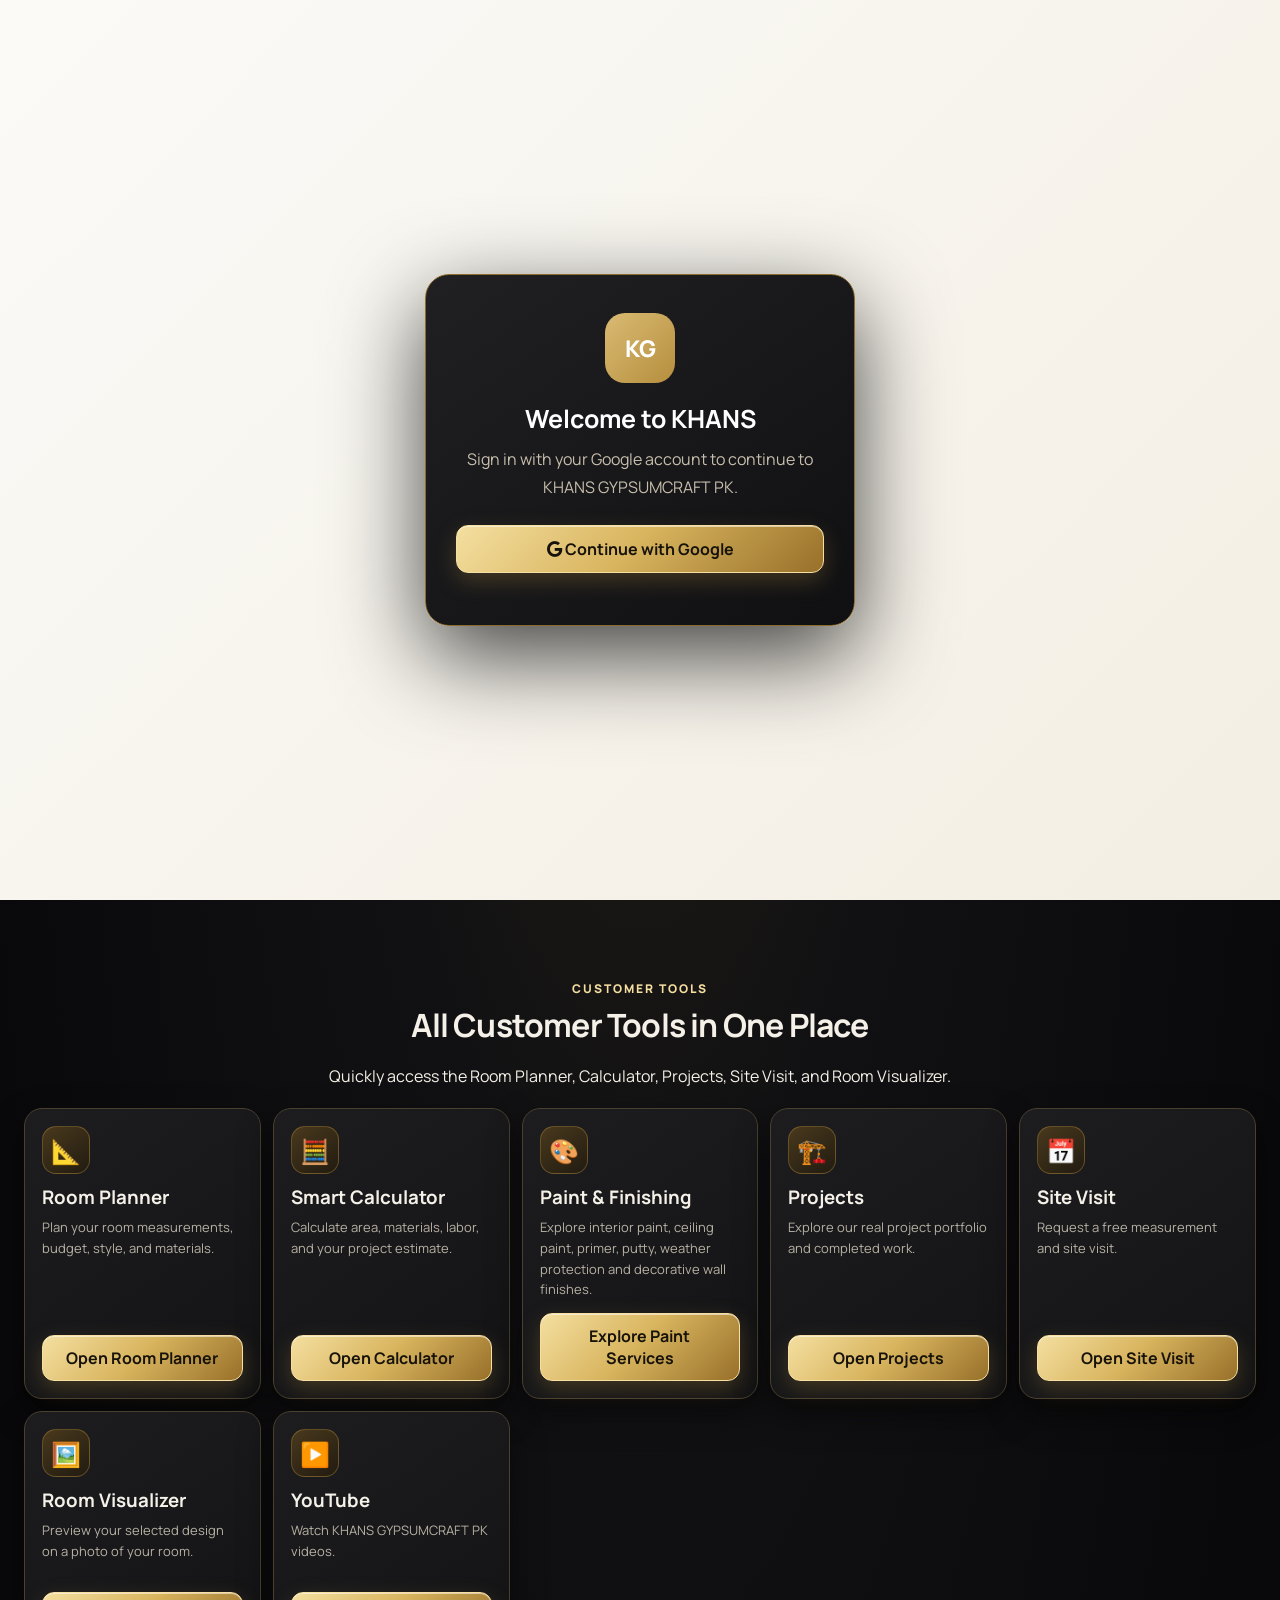
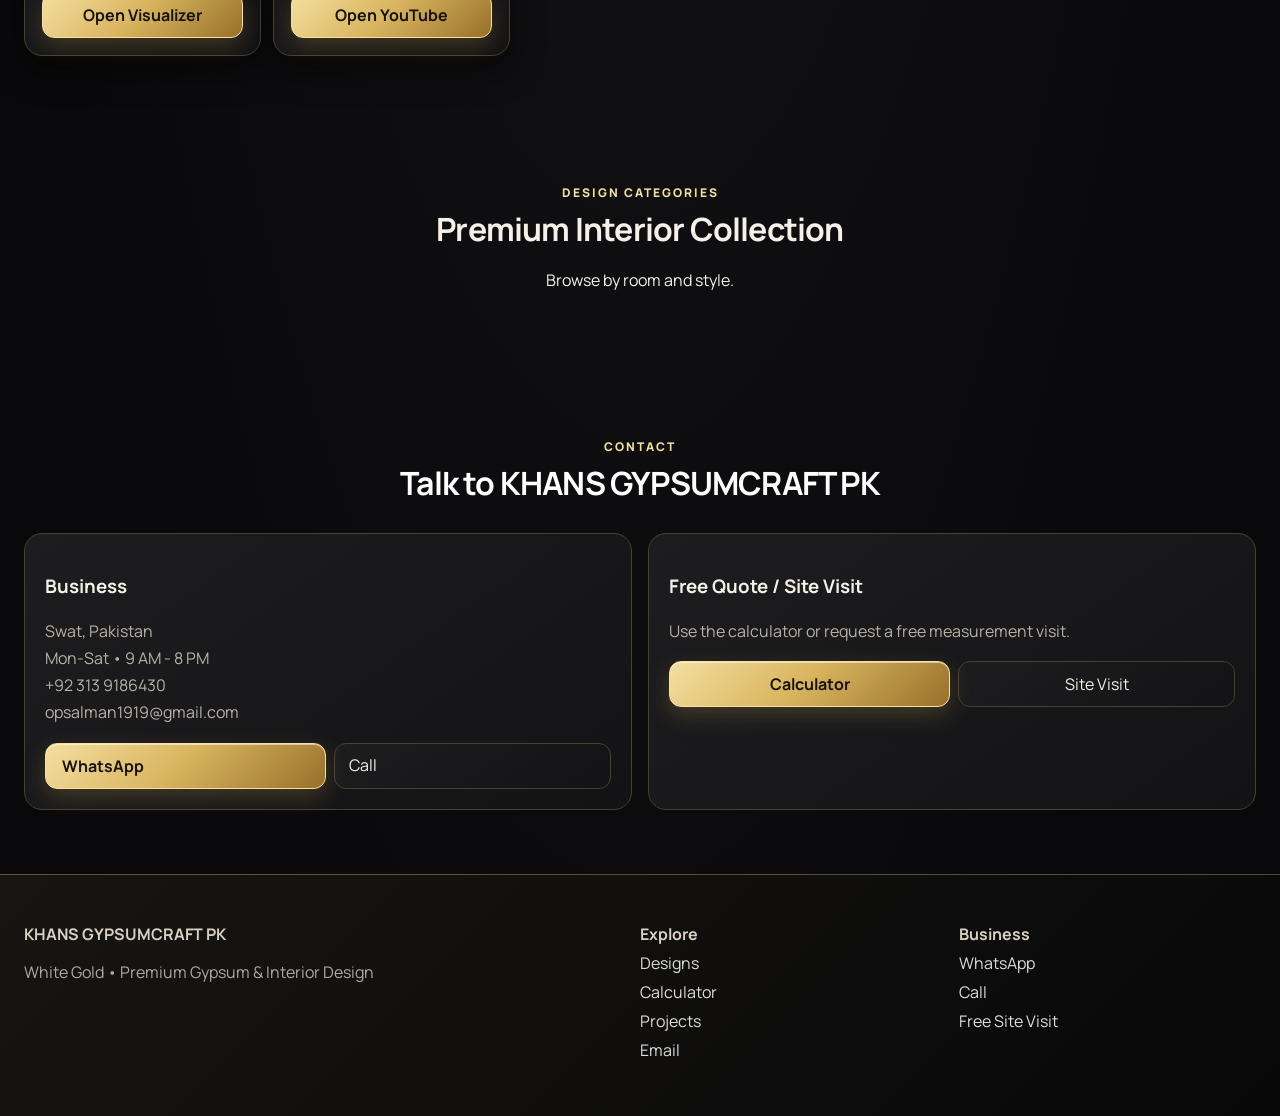
==== index.html @ 5d73e9b2 "Add KHANS Paint and Wall Finishing services" ====
<!doctype html>
<html lang="en">
<head>
<meta charset="utf-8">
<meta name="viewport" content="width=device-width,initial-scale=1">
<meta name="kg-build" content="FINAL FIX V2 — Owner Center + Sallu Voice + Mobile Services">
<title>KHANS GYPSUMCRAFT PK — Premium Gypsum, False Ceiling & Interior Design Swat</title>
<meta name="description" content="KHANS GYPSUMCRAFT PK — premium gypsum board, false ceiling, TV wall and interior design services in Swat and Mingora. Explore designs, plan your room, calculate an estimate and request a quotation.">
<meta name="keywords" content="Gypsum Board Swat, False Ceiling Mingora, TV Wall Design Swat, Gypsum Ceiling Pakistan, Interior Design Swat">
<link rel="canonical" href="https://opsalman1919-sketch.github.io/IAMSALMANKHAN-/">
<meta property="og:title" content="KHANS GYPSUMCRAFT PK — Premium White Gold Interiors">
<meta property="og:description" content="Premium false ceilings, TV walls and interior design services in Swat & Mingora.">
<meta property="og:type" content="website">
<meta property="og:url" content="https://opsalman1919-sketch.github.io/IAMSALMANKHAN-/">
<meta name="theme-color" content="#c8a45a">
<link rel="manifest" href="./manifest.json">
<link rel="preconnect" href="https://fonts.googleapis.com">
<link rel="preconnect" href="https://fonts.gstatic.com" crossorigin>
<link href="https://fonts.googleapis.com/css2?family=Manrope:wght@400;500;600;700;800&display=swap" rel="stylesheet">
<link rel="stylesheet" href="https://cdnjs.cloudflare.com/ajax/libs/font-awesome/6.5.2/css/all.min.css">

<script type="module" src="https://ajax.googleapis.com/ajax/libs/model-viewer/3.4.0/model-viewer.min.js"></script>
<script src="https://www.gstatic.com/firebasejs/10.8.0/firebase-app-compat.js"></script>
<script src="https://www.gstatic.com/firebasejs/10.8.0/firebase-auth-compat.js"></script>
<script src="https://www.gstatic.com/firebasejs/10.8.0/firebase-database-compat.js"></script>
<script src="https://www.gstatic.com/firebasejs/10.8.0/firebase-storage-compat.js"></script>
<script type="application/ld+json">
{
  "@context":"https://schema.org",
  "@type":"LocalBusiness",
  "name":"KHANS GYPSUMCRAFT PK",
  "description":"Premium gypsum, false ceiling, TV wall and interior design services.",
  "areaServed":["Swat","Mingora","Saidu Sharif","Khyber Pakhtunkhwa","Pakistan"],
  "telephone":"+92 313 9186430",
  "email":"opsalman1919@gmail.com",
  "address":{"@type":"PostalAddress","addressLocality":"Swat","addressCountry":"PK"}
}
</script>
<style>
:root{--gold:#c8a45a;--gold2:#ead39a;--ink:#171717;--bg:#faf9f6;--card:#fff;--line:#e8e1d4;--muted:#6f6f6f;--navy:#141414;--ok:#15803d;--danger:#b42318;--shadow:0 18px 55px rgba(23,23,23,.10)}
*{box-sizing:border-box}html{scroll-behavior:smooth}body{margin:0;font-family:Manrope,Arial,sans-serif;background:var(--bg);color:var(--ink)}button,input,select,textarea{font:inherit}button{cursor:pointer}a{text-decoration:none;color:inherit}.wrap{max-width:1200px;margin:auto;padding:0 18px}.hidden{display:none!important}.muted{color:var(--muted);line-height:1.7}.gold{background:linear-gradient(135deg,#d9bb72,#b68e3e);color:#fff;border:0;border-radius:12px;padding:11px 16px;font-weight:700}.outline{background:#fff;border:1px solid var(--line);border-radius:12px;padding:10px 14px}.danger{background:#fff1f0;color:var(--danger);border:1px solid #ffd7d3;border-radius:10px;padding:9px 12px}.tag{display:inline-block;background:#f5ecd6;color:#8b6b2e;padding:4px 8px;border-radius:99px;font-size:11px}.small{font-size:12px}.eyebrow{color:var(--gold);font-size:12px;font-weight:800;letter-spacing:2px}
header{position:sticky;top:0;z-index:60;background:#ffffffeb;backdrop-filter:blur(14px);border-bottom:1px solid var(--line)}.nav{min-height:72px;display:flex;align-items:center;justify-content:space-between;gap:15px}.brand{font-weight:800}.brand span{color:var(--gold)}.navlinks{display:flex;align-items:center;gap:4px;flex-wrap:wrap}.navlinks button{border:0;background:transparent;padding:9px;border-radius:10px}.navlinks button:hover{background:#f7f1e3}.mobileNav{display:none}.desktopMore{display:grid;place-items:center;width:42px;height:42px;flex:0 0 42px;padding:0!important;border-radius:11px}.desktopMore:hover{background:#f7f1e3}.navlinks{flex:1;min-width:0;justify-content:flex-end;overflow:hidden;flex-wrap:nowrap}.navlinks button{white-space:nowrap;flex:0 0 auto}
.hero{padding:78px 0;background:radial-gradient(circle at 80% 10%,#ead39a55,transparent 34%)}.heroGrid{display:grid;grid-template-columns:1.05fr .95fr;gap:40px;align-items:center}.hero h1{font-size:clamp(42px,6vw,70px);line-height:1.02;margin:10px 0 15px}.hero h1 span{color:var(--gold)}.hero p{max-width:650px;font-size:16px}.heroImg{min-height:430px;border-radius:30px;background:url('https://images.unsplash.com/photo-1600607687939-ce8a6c25118c?auto=format&fit=crop&w=1400&q=85') center/cover;box-shadow:var(--shadow)}.heroActions{display:flex;flex-wrap:wrap;gap:10px;margin-top:25px}
.section{padding:64px 0}.sectionHead{text-align:center;margin-bottom:28px}.sectionHead h2{font-size:32px;margin:6px 0}.grid{display:grid;gap:16px}.grid4{grid-template-columns:repeat(4,1fr)}.grid3{grid-template-columns:repeat(3,1fr)}.grid2{grid-template-columns:repeat(2,1fr)}.card{background:#fff;border:1px solid var(--line);border-radius:18px;overflow:hidden;box-shadow:0 6px 22px rgba(23,23,23,.05)}.cardBody{padding:14px}.card img.cover{width:100%;aspect-ratio:4/3;object-fit:cover}.actions{display:flex;gap:8px;flex-wrap:wrap}.actions>*{flex:1}.category{position:relative;min-height:190px;border-radius:18px;overflow:hidden;border:0;color:#fff;text-align:left;background:#202020}.category img{position:absolute;inset:0;width:100%;height:100%;object-fit:cover;transition:.35s}.category:hover img{transform:scale(1.06)}.shade{position:absolute;inset:0;background:linear-gradient(transparent 15%,rgba(0,0,0,.82))}.category .txt{position:absolute;left:16px;right:12px;bottom:15px}.category h3{margin:0 0 4px}
.searchRow{display:flex;gap:10px;margin-bottom:18px}.field{display:flex;flex-direction:column;gap:6px}.field label{font-size:12px;font-weight:700;color:#666}.field input,.field select,.field textarea{width:100%;padding:11px 12px;border:1px solid var(--line);border-radius:10px;background:#fff;outline:none}.field textarea{resize:vertical;min-height:100px}.pills{display:flex;flex-wrap:wrap;gap:7px;margin-bottom:18px}.pill{border:1px solid var(--line);background:#fff;border-radius:99px;padding:7px 11px}.pill.active{background:#171717;color:#fff}.mediaWrap{position:relative;background:#111;aspect-ratio:4/3;overflow:hidden}.mediaWrap img,.mediaWrap video{width:100%;height:100%;object-fit:cover}.badge3d{position:absolute;top:10px;left:10px;background:#111c;color:#f3d788;border:1px solid #ffffff44;border-radius:999px;padding:5px 9px;font-size:10px;font-weight:800;letter-spacing:.1em}.modelWrap{aspect-ratio:4/3;background:#111}.modelWrap model-viewer{width:100%;height:100%;background:#111}
.detail{display:grid;grid-template-columns:1.1fr .9fr;gap:18px}.panel{background:#fff;border:1px solid var(--line);border-radius:18px;padding:18px}.total{font-size:30px;font-weight:800;color:var(--gold)}.steps{display:grid;grid-template-columns:repeat(4,1fr);gap:10px}.step{padding:15px;border:1px solid var(--line);border-radius:14px;background:#fff}.step.active{border-color:var(--gold);box-shadow:0 0 0 2px #c8a45a18}.progress{height:8px;background:#eee;border-radius:99px;overflow:hidden}.progress>i{display:block;height:100%;background:linear-gradient(90deg,#d9bb72,#b68e3e)}
.modal{position:fixed;inset:0;background:#0008;z-index:140;display:none;align-items:center;justify-content:center;padding:16px}.modal.show{display:flex}.modalBox{width:min(900px,100%);max-height:92vh;overflow:auto;background:#fff;border-radius:24px;padding:22px;box-shadow:0 30px 90px #0004}.modalTop{display:flex;justify-content:space-between;gap:10px;align-items:center}.close{width:36px;height:36px;border:0;border-radius:50%;background:#eee}.fullMedia{width:100%;max-height:70vh;object-fit:contain;border-radius:15px;background:#111}.compareGrid{display:grid;grid-template-columns:1fr 1fr;gap:12px}.quoteBox{background:#171717;color:#fff;border-radius:18px;padding:18px}.contactGrid{display:grid;grid-template-columns:1fr 1fr;gap:16px}.contactCard{background:#fff;border:1px solid var(--line);border-radius:18px;padding:20px}.footer{background:#171717;color:#ddd;padding:48px 0}.footerGrid{display:grid;grid-template-columns:2fr 1fr 1fr;gap:22px}.footer a{color:#ddd;display:block;margin:7px 0}
.ownerHead{background:#171717;color:#fff;border-radius:24px;padding:22px;border:1px solid #c8a45a66;display:flex;align-items:center;justify-content:space-between;gap:16px}.ownerTabs{display:flex;gap:7px;overflow-x:auto;border-bottom:1px solid var(--line);margin:20px 0}.ownerTab{border:0;background:transparent;padding:12px 13px;font-weight:700;color:#777;white-space:nowrap}.ownerTab.active{color:#8b6b2e;border-bottom:2px solid var(--gold)}.stats{display:grid;grid-template-columns:repeat(4,1fr);gap:12px}.stat{background:#fff;border:1px solid var(--line);border-radius:17px;padding:17px}.stat b{display:block;font-size:25px}.tableWrap{overflow:auto}.table{width:100%;border-collapse:collapse}.table th,.table td{padding:10px;border-bottom:1px solid #eee;text-align:left;font-size:12px;vertical-align:top}.notice{background:#fffaf0;border:1px solid #ead9ae;border-radius:12px;padding:11px}.salluFab{position:fixed;right:20px;bottom:90px;z-index:110;width:62px;height:62px;border:0;border-radius:50%;background:linear-gradient(135deg,#d9bb72,#b68e3e);color:#fff;font-weight:900;box-shadow:0 12px 35px #17171730}.salluPanel{position:fixed;right:20px;bottom:165px;z-index:150;width:min(450px,calc(100vw - 26px));background:#fff;border:1px solid var(--line);border-radius:22px;box-shadow:0 30px 90px #0004;display:none;overflow:hidden}.salluPanel.show{display:block}.salluHead{background:#171717;color:#fff;padding:14px;display:flex;justify-content:space-between;align-items:center}.salluMsgs{height:320px;overflow:auto;padding:12px;background:#faf9f6}.msg{max-width:84%;padding:9px 11px;border-radius:12px;margin:7px 0;font-size:13px}.msg.bot{background:#fff;border:1px solid var(--line)}.msg.me{margin-left:auto;background:#171717;color:#fff}.salluInput{display:flex;gap:6px;padding:9px;border-top:1px solid var(--line);align-items:center}.salluInput input{flex:1;min-width:0;width:100%;height:44px;border:1px solid var(--line);border-radius:10px;padding:9px}.salluInput button{border:0;border-radius:10px;flex:0 0 46px;width:46px;min-width:46px;height:44px;padding:0;display:grid;place-items:center;background:linear-gradient(135deg,#d9bb72,#b68e3e);color:#fff}.installAppBtn{width:100%;margin-top:10px;display:flex;align-items:center;justify-content:center;gap:8px;background:#fff;border:1px solid #e2d5b8;color:#7b5d1d;border-radius:12px;padding:11px 14px;font-weight:800;min-height:46px}.installAppBtn:disabled{opacity:.55;cursor:not-allowed}.installHelp{font-size:11px;color:#777;margin:7px 0 0;line-height:1.5}.voiceActive{animation:pulse 1.2s infinite}.panorama{overflow:hidden;border-radius:16px;background:#111;cursor:grab}.panorama img{width:180%;max-width:none;height:340px;object-fit:cover;transform:translateX(0);user-select:none}.hr{height:1px;background:var(--line);margin:18px 0}
@keyframes pulse{50%{transform:scale(1.08);box-shadow:0 0 0 10px #c8a45a22}}
@media(max-width:920px){.heroGrid,.detail,.contactGrid{grid-template-columns:1fr}.grid4{grid-template-columns:repeat(2,1fr)}.grid3{grid-template-columns:repeat(2,1fr)}.stats{grid-template-columns:repeat(2,1fr)}.steps{grid-template-columns:repeat(2,1fr)}.footerGrid{grid-template-columns:1fr 1fr}}

.mobileQuickNav{display:none}
@media(max-width:640px){.mobileQuickNav{display:grid;grid-template-columns:repeat(2,minmax(0,1fr));gap:7px;padding:8px 12px;background:#fff;border-bottom:1px solid var(--line);position:sticky;top:66px;z-index:55}.mobileQuickNav button{width:100%;white-space:normal;border:1px solid var(--line);background:#fff;padding:9px 8px;border-radius:12px;font-size:12px;font-weight:700;color:#292929;box-shadow:0 3px 10px #00000008;min-height:42px}.mobileQuickNav button:first-child{background:#f7f1e3;border-color:#dfca91;color:#7b5d1d}.mobileQuickNav button:last-child{grid-column:1/-1}.mobileNav{display:grid;place-items:center}}
.mobileMenuList{display:grid;grid-template-columns:1fr 1fr;gap:10px;margin-top:15px}.mobileMenuList button{min-height:46px}
@media(max-width:640px){.mobileMenuList{grid-template-columns:1fr}}
@media(max-width:640px){.navlinks{display:none}.desktopMore{display:none}.mobileNav{display:block}.hero{padding:50px 0}.hero h1{font-size:42px}.heroImg{min-height:280px}.grid4,.grid3,.grid2{grid-template-columns:1fr}.stats,.steps{grid-template-columns:1fr 1fr}.footerGrid{grid-template-columns:1fr}.compareGrid{grid-template-columns:1fr}.salluPanel{right:12px;bottom:140px}.salluFab{right:12px;bottom:72px}}

.visualizerGrid{display:grid;grid-template-columns:1.45fr .75fr;gap:16px;margin-top:14px}.visualizerStage{min-height:520px;background:#111;border-radius:18px;position:relative;overflow:hidden;display:grid;place-items:center;border:1px solid #2a2a2a}.roomMedia{width:100%;height:100%;min-height:520px;object-fit:cover;display:block}.roomPlaceholder{color:#ddd;text-align:center;display:grid;place-items:center;gap:5px;padding:35px}.designOverlay{position:absolute;left:50%;top:45%;width:65%;max-width:none;transform:translate(-50%,-50%) rotate(0deg);opacity:.72;object-fit:contain;pointer-events:none;mix-blend-mode:normal;z-index:3;filter:drop-shadow(0 8px 18px #0005)}.visualizerToolbar{display:flex;justify-content:space-between;align-items:center;gap:15px;margin-top:12px;padding:12px;border:1px solid var(--line);border-radius:14px;background:#fff}.visualizerToolbar .actions{margin:0}.field input[type=range]{padding:0}
@media(max-width:800px){.visualizerGrid{grid-template-columns:1fr}.visualizerStage,.roomMedia{min-height:380px}.designOverlay{width:72%}.visualizerToolbar{flex-direction:column;align-items:stretch}}

/* RESPONSIVE PRO UPGRADE */
html,body{max-width:100%;overflow-x:hidden}body{-webkit-font-smoothing:antialiased;text-rendering:optimizeLegibility}button,a,input,select,textarea{-webkit-tap-highlight-color:transparent}.navlinks button{min-height:40px}.mediaWrap{cursor:zoom-in}.projectGallery{display:grid;grid-template-columns:repeat(6,minmax(0,1fr));gap:7px;margin-top:12px}.projectThumb{position:relative;display:block;padding:0;border:0;background:#111;border-radius:10px;overflow:hidden;aspect-ratio:4/3;cursor:zoom-in}.projectThumb img{width:100%;height:100%;object-fit:cover;display:block;transition:transform .25s ease}.projectThumb:hover img{transform:scale(1.05)}.projectThumb:focus-visible{outline:3px solid var(--gold)}.projectBadge{position:absolute;right:5px;bottom:5px;background:#111b;color:#fff;padding:4px 6px;border-radius:7px;font-size:9px}.projectCardTitle{cursor:zoom-in}.projectCardTitle:hover{color:#8b6b2e}.zoomModal{z-index:220;background:rgba(20,20,20,.42);backdrop-filter:blur(3px)}
.zoomModal .modalBox{width:min(1280px,96vw);height:min(92vh,900px);max-height:92vh;background:#fff;color:#171717;padding:10px;border:1px solid #e8e1d4;border-radius:18px;box-shadow:0 30px 90px rgba(0,0,0,.28)}
.zoomViewer{position:relative;display:grid;grid-template-rows:1fr auto;gap:10px;height:100%}
.zoomStage{position:relative;min-height:0;background:#f4f2ed;border:1px solid #e5dfd3;border-radius:14px;overflow:hidden;display:grid;place-items:center;touch-action:none;user-select:none;cursor:grab}
.zoomStage.dragging{cursor:grabbing}
.zoomStage img.zoomImage{display:block;max-width:92%;max-height:84%;width:auto;height:auto;object-fit:contain;transform-origin:center center;user-select:none;pointer-events:none;-webkit-user-drag:none;will-change:transform}
.zoomControls{display:flex;align-items:center;justify-content:center;gap:7px;flex-wrap:wrap}
.zoomControls button{min-width:44px;height:42px;border-radius:11px;border:1px solid #e4dece;background:#fff;color:#333;font-weight:800}
.zoomControls button:hover{background:#f7f1e3}
.zoomControls .primary{background:linear-gradient(135deg,#d9bb72,#b68e3e);border:0;color:#fff}
.zoomTitle{position:absolute;left:12px;top:12px;z-index:3;background:rgba(255,255,255,.92);border:1px solid #e4dece;color:#333;padding:8px 10px;border-radius:10px;font-size:12px;font-weight:700;box-shadow:0 5px 18px rgba(0,0,0,.08)}
.zoomHint{position:absolute;right:12px;top:12px;z-index:3;background:rgba(255,255,255,.92);border:1px solid #e4dece;color:#666;padding:7px 9px;border-radius:10px;font-size:10px}
.projectZoomLayout{display:grid;grid-template-columns:1fr 230px;gap:10px;height:100%}
.projectZoomMain{min-width:0;min-height:0}
.projectZoomStrip{overflow:auto;display:grid;grid-template-columns:repeat(2,1fr);gap:7px;align-content:start;padding-right:2px}
.projectZoomStrip button{border:1px solid #e4dece;background:#fff;border-radius:10px;overflow:hidden;aspect-ratio:4/3;padding:0}
.projectZoomStrip button.active{border-color:var(--gold);box-shadow:0 0 0 2px #c8a45a33}
.projectZoomStrip img{width:100%;height:100%;object-fit:cover}
.zoomClose{position:absolute;right:12px;bottom:12px;z-index:5;width:44px;height:44px;border-radius:50%;border:1px solid #e4dece;background:#fff;color:#333;font-size:20px}
.visualizerStage{touch-action:none}.designOverlay{user-select:none;-webkit-user-drag:none}.visualizerToolbar .actions{flex-wrap:wrap}
.designZoomTarget{position:absolute;inset:0;border:0;padding:0;background:transparent;cursor:zoom-in;z-index:2}
.designZoomTarget:focus-visible{outline:3px solid var(--gold);outline-offset:-3px}

@media(max-width:1024px){.navlinks{gap:2px}.navlinks button{font-size:11px;padding-left:7px;padding-right:7px}.projectGallery{grid-template-columns:repeat(4,minmax(0,1fr))}.projectZoomLayout{grid-template-columns:1fr 180px}}
@media(max-width:800px){.wrap{padding-left:14px;padding-right:14px}.section{padding:50px 0}.nav{min-height:66px}.detail{grid-template-columns:1fr}.ownerHead{align-items:flex-start;flex-direction:column}.ownerHead .actions{width:100%}.ownerHead .actions>*{flex:1}.ownerTabs{padding-bottom:2px;scrollbar-width:none}.ownerTabs::-webkit-scrollbar{display:none}.table{min-width:560px}.projectZoomLayout{grid-template-columns:1fr}.projectZoomStrip{grid-template-columns:repeat(5,minmax(70px,1fr));max-height:105px}}
@media(max-width:640px){.salluPanel{max-height:calc(100dvh - 92px)}.salluInput{gap:6px;padding:8px}.salluInput input{font-size:14px}.salluInput button{flex-basis:46px}.installAppBtn{font-size:13px}.installHelp{font-size:10px}}
@media(max-width:640px){body{font-size:14px}.wrap{padding-left:12px;padding-right:12px}.section{padding:42px 0}.hero{padding:42px 0}.hero h1{font-size:clamp(34px,11vw,46px);line-height:1.04}.hero p{font-size:14px}.heroImg{min-height:230px;border-radius:20px}.heroActions{gap:8px}.heroActions>*{min-height:44px}.mobileNav{min-width:44px;min-height:44px}.grid4,.grid3,.grid2{grid-template-columns:1fr}.stats{grid-template-columns:1fr 1fr}.searchRow{flex-wrap:wrap}.searchRow input{min-width:0;flex:1 1 100%!important}.pills{overflow-x:auto;flex-wrap:nowrap;padding-bottom:4px;scroll-snap-type:x proximity}.pill{white-space:nowrap;min-height:40px;scroll-snap-align:start}.card{border-radius:16px}.cardBody{padding:13px}.mediaWrap{aspect-ratio:4/3}.actions>*{min-height:42px}.projectGallery{grid-template-columns:repeat(3,minmax(0,1fr));gap:6px}.projectThumb{border-radius:9px}.projectCardTitle{font-size:17px;line-height:1.3}.footerGrid{grid-template-columns:1fr}.ownerTabs{gap:3px}.ownerTab{padding:10px 11px;font-size:12px}.ownerHead{padding:17px;border-radius:18px}.stats .stat{padding:13px}.stats .stat b{font-size:20px}.salluPanel{right:8px;left:8px;bottom:78px;width:auto}.salluMsgs{height:45vh}.salluFab{right:12px;bottom:16px;width:56px;height:56px}.modal{padding:7px}.modalBox{width:100%;max-height:96vh;border-radius:18px;padding:14px}.fullMedia{max-height:60vh}.visualizerStage,.roomMedia{min-height:55vh;max-height:62vh}.visualizerToolbar .actions{width:100%}.visualizerToolbar .actions>*{flex:1}.field input,.field select,.field textarea{min-height:44px}.zoomModal{padding:0}.zoomModal .modalBox{height:100dvh;max-height:none;border-radius:0;padding:7px;width:100%}.zoomTitle{left:9px;top:9px}.zoomHint{display:none}.zoomControls{padding:3px 0 env(safe-area-inset-bottom)}.zoomControls button{min-width:44px;height:44px}.zoomStage{border-radius:12px}.projectZoomLayout{height:calc(100dvh - 10px);grid-template-rows:1fr auto}.projectZoomStrip{grid-template-columns:repeat(5,1fr);max-height:74px;overflow-x:auto;overflow-y:hidden}.projectZoomStrip button{min-width:64px}.compareGrid{grid-template-columns:1fr}.navlinks{display:none}.mobileNav{display:block}}
@media(min-width:641px){.mobileNav{display:none}.desktopMore{display:grid}}
@media(prefers-reduced-motion:reduce){*,*::before,*::after{scroll-behavior:auto!important;animation:none!important;transition:none!important}}


/* Desktop account / owner actions */
.desktopAccountActions{display:flex;align-items:center;gap:6px;flex:0 0 auto}.desktopAccountActions button{white-space:nowrap;min-height:40px;padding:9px 11px;font-size:12px}.desktopAccountActions .gold{background:linear-gradient(135deg,#d9bb72,#b68e3e)}
@media(min-width:641px) and (max-width:1180px){.desktopAccountActions button{font-size:10px;padding:7px 8px}.desktopAccountActions{gap:4px}}
/* PC + mobile navigation polish */
@media(min-width:641px){
  header .wrap.nav{gap:10px}
  .brand{white-space:nowrap;flex:0 0 auto}
  .navlinks button{min-height:42px}
}
@media(min-width:641px) and (max-width:1100px){
  .brand{font-size:13px}
  .navlinks button{font-size:10px;padding:7px 6px}
  .desktopMore{width:40px;height:40px;flex-basis:40px}
}

.customerToolsGrid{display:grid;grid-template-columns:repeat(5,minmax(0,1fr));gap:12px}.customerTool{background:#fff;border:1px solid var(--line);border-radius:18px;padding:17px;box-shadow:0 6px 22px rgba(23,23,23,.05);display:flex;flex-direction:column;min-height:245px}.customerTool .toolIcon{width:48px;height:48px;border-radius:14px;background:#f7f1e3;display:grid;place-items:center;font-size:24px;margin-bottom:10px}.customerTool h3{margin:0 0 7px}.customerTool p{color:var(--muted);line-height:1.6;font-size:13px;flex:1;margin:0 0 13px}.customerTool button{width:100%;min-height:43px}.customerToolsSection{background:#fff}
@media(max-width:1024px){.customerToolsGrid{grid-template-columns:repeat(3,minmax(0,1fr))}}
@media(max-width:640px){.customerToolsGrid{grid-template-columns:1fr 1fr;gap:9px}.customerTool{min-height:250px;padding:13px;border-radius:15px}.customerTool h3{font-size:15px}.customerTool p{font-size:12px}.customerTool button{font-size:11px;padding:9px 6px}.customerTool:last-child{grid-column:1/-1}}
/* FINAL RESPONSIVE + MENU FIX — 2026-10-04 */
.wrap{width:100%;max-width:none;margin:0;padding-left:24px;padding-right:24px}
.desktopMenuBtn{display:grid;place-items:center;width:42px;height:42px;flex:0 0 42px;padding:0!important;border-radius:11px}
.desktopMenuBtn:hover{background:#f7f1e3}
.desktopMore{display:none!important}
@media(max-width:640px){
  .wrap{padding-left:14px;padding-right:14px}
  .desktopMenuBtn{display:none!important}
  .mobileNav{display:grid!important;place-items:center}
}


/* KHANS 3D LUXURY DESIGN SYSTEM — visual layer only; existing app logic preserved */
:root{
 --gold:#d8b45e;--gold2:#f4dfa0;--ink:#f5f1e8;--bg:#0b0b0d;--card:#171719;
 --line:#39332a;--muted:#b8b1a4;--navy:#09090b;--shadow:0 24px 70px rgba(0,0,0,.48)
}
html{background:#09090b}
body{background:radial-gradient(ellipse at 50% -15%,#302617 0%,#111113 38%,#09090b 78%);color:var(--ink)}
::selection{background:#d8b45e;color:#111}
header{background:rgba(10,10,11,.88);border-bottom:1px solid #d8b45e44;box-shadow:0 12px 38px #0005}
.brand{color:#fff;letter-spacing:.02em}.brand span{color:var(--gold2)}
.navlinks button{color:#eee}.navlinks button:hover,.desktopMenuBtn:hover{background:#d8b45e1c;color:var(--gold2)}
.gold{background:linear-gradient(135deg,#f4dfa0 0%,#d8b45e 48%,#98702a 100%);color:#17130b;border:1px solid #f6dfa0;box-shadow:0 8px 22px #c39a4140, inset 0 1px #fff8;transition:transform .25s,box-shadow .25s,filter .25s}
.gold:hover{transform:translateY(-3px);box-shadow:0 15px 32px #c39a415c,inset 0 1px #fff8;filter:brightness(1.06)}
.outline,.pill,.step,.panel,.contactCard,.stat,.customerTool,.customerToolsSection{background:linear-gradient(145deg,#1d1d20,#131315);color:#f5f1e8;border-color:#49402f}
.outline:hover,.pill:hover{border-color:var(--gold);color:var(--gold2)}
.danger{background:#321b1b;color:#ffb9b3;border-color:#713b35}
.muted,.field label,.customerTool p{color:#b8b1a4}
.tag{background:#3a2e18;color:#f4dfa0;border:1px solid #a7833b66}
.eyebrow{color:var(--gold2)}
.hero{position:relative;isolation:isolate;overflow:hidden;background:radial-gradient(ellipse at 78% 48%,#b68e3e26,transparent 36%),linear-gradient(120deg,#0a0a0c,#171512 58%,#0b0b0d);padding-top:88px;padding-bottom:88px}
.hero:before{content:"";position:absolute;inset:0;z-index:-1;opacity:.22;background-image:linear-gradient(#d8b45e12 1px,transparent 1px),linear-gradient(90deg,#d8b45e12 1px,transparent 1px);background-size:54px 54px;mask-image:linear-gradient(to bottom,#000,transparent 85%)}
.hero h1{color:#fff;text-shadow:0 8px 35px #000b;letter-spacing:-.045em}
.hero h1 span{background:linear-gradient(110deg,#fff1bd,#d8b45e 55%,#a77d34);-webkit-background-clip:text;background-clip:text;color:transparent;filter:drop-shadow(0 8px 18px #c39a4140)}
.hero p{color:#d2cbbb}
.heroImg{position:relative;border:1px solid #d8b45e88;box-shadow:22px 25px 0 -12px #d8b45e33,0 35px 80px #000b;transform:perspective(1100px) rotateY(-5deg) rotateX(2deg);transition:transform .55s,box-shadow .55s}
.heroImg:hover{transform:perspective(1100px) rotateY(0) rotateX(0) translateY(-7px);box-shadow:0 45px 95px #000c,0 0 0 1px #f4dfa066}
.section{position:relative}
.sectionHead h2{color:#fff;letter-spacing:-.025em}
.sectionHead .eyebrow{color:var(--gold2)}
.card{background:linear-gradient(145deg,#202023,#121214);border:1px solid #51452e;box-shadow:0 14px 35px #0007;transform-style:preserve-3d;transition:transform .35s cubic-bezier(.2,.7,.2,1),box-shadow .35s,border-color .35s}
.card:hover{transform:perspective(900px) translateY(-8px) rotateX(1.5deg);border-color:#d8b45e;box-shadow:0 28px 55px #000a,0 0 0 1px #d8b45e22}
.cardBody{color:#f5f1e8}.cardBody h3,.cardBody h4{color:#fff}
.card img.cover{filter:saturate(.92);transition:transform .6s,filter .6s}
.card:hover img.cover{transform:scale(1.035);filter:saturate(1.08)}
.category{border:1px solid #d8b45e55;box-shadow:0 16px 38px #0008;transform:perspective(800px) rotateX(0);transition:transform .35s,box-shadow .35s,border-color .35s}
.category:hover{transform:perspective(800px) translateY(-7px) rotateX(2deg);border-color:#f4dfa0;box-shadow:0 28px 48px #000b,0 0 25px #d8b45e25}
.category img{filter:brightness(.82);transition:transform .65s,filter .65s}.category:hover img{filter:brightness(1)}
.category .txt{color:#fff;text-shadow:0 3px 15px #000}
.field input,.field select,.field textarea,.salluInput input{background:#101012;color:#f5f1e8;border:1px solid #51452e}
.field input:focus,.field select:focus,.field textarea:focus,.salluInput input:focus{border-color:var(--gold);box-shadow:0 0 0 3px #d8b45e20}
.field input::placeholder,.field textarea::placeholder{color:#817b70}
.pill.active{background:linear-gradient(135deg,#f4dfa0,#bd9140);color:#17130b;border-color:#f4dfa0}
.detail .panel,.step,.quoteBox{box-shadow:0 16px 38px #0006}
.step{color:#eee}.step.active{border-color:var(--gold);box-shadow:0 0 0 2px #c8a45a22,0 12px 30px #0007}
.modal{background:#000c;backdrop-filter:blur(9px)}
.modalBox{background:linear-gradient(145deg,#202023,#111113);color:#f5f1e8;border:1px solid #7b6234;box-shadow:0 35px 100px #000c}
.modalBox h2,.modalBox h3,.modalBox h4{color:#fff}
.close{background:#332f27;color:#f4dfa0;border:1px solid #76613a}
.footer{background:linear-gradient(135deg,#171512,#080809);border-top:1px solid #d8b45e66;color:#d8d0c2}
.footer a:hover{color:var(--gold2)}
.ownerHead{background:radial-gradient(circle at 90% 0%,#b68e3e33,transparent 35%),linear-gradient(135deg,#211c13,#101012);box-shadow:0 18px 45px #0008}
.ownerTabs{border-color:#51452e}.ownerTab{color:#aaa}.ownerTab.active{color:var(--gold2);border-color:var(--gold)}
.stat{box-shadow:0 10px 28px #0006}.stat b{color:var(--gold2)}
.table th,.table td{color:#e8e0d2;border-color:#39332a}.table th{background:#24211b}
.notice{background:#302714;color:#f5e5bb;border-color:#80652f}
.customerTool{box-shadow:0 14px 35px #0007;transition:transform .3s,box-shadow .3s,border-color .3s}
.customerTool:hover{transform:translateY(-7px) rotateX(1deg);border-color:var(--gold);box-shadow:0 25px 48px #000a}
.customerTool .toolIcon{background:linear-gradient(145deg,#49391d,#211b11);color:var(--gold2);border:1px solid #b68e3e66}
.customerToolsSection{background:transparent}
.salluPanel{background:#171719;border-color:#8b6b2e;box-shadow:0 28px 75px #000b}
.salluHead{background:linear-gradient(120deg,#2a2113,#111)}
.salluMsgs{background:#101012}.msg.bot{background:#222225;color:#f5f1e8;border-color:#51452e}
.salluInput{background:#171719;border-color:#39332a}
.salluFab{background:linear-gradient(135deg,#f4dfa0,#bd9140);color:#17130b;box-shadow:0 12px 38px #c39a4160}
.mobileQuickNav{background:#101012;border-color:#39332a}
.mobileQuickNav button{background:#1b1b1e;color:#eee;border-color:#51452e;box-shadow:0 5px 15px #0006}
.mobileQuickNav button:first-child{background:#302714;border-color:#9a7838;color:#f4dfa0}
.mobileMenuList button{background:#1b1b1e;color:#f5f1e8}
.progress{background:#34302a}.progress>i{background:linear-gradient(90deg,#f4dfa0,#a77d34)}
.total{color:var(--gold2)}
.mediaWrap,.modelWrap,.visualizerStage{border:1px solid #8c6b32;box-shadow:0 18px 42px #0008}
.visualizerToolbar{background:#19191b;color:#eee;border-color:#51452e}
.authGateCard{background:linear-gradient(145deg,#202023,#101012)!important;color:#f5f1e8!important;border:1px solid #8b6b2e!important;box-shadow:0 30px 90px #000b!important}
.authGateCard h1{color:#fff!important}.authGateCard p{color:#c7bead!important}
button:focus-visible,a:focus-visible,input:focus-visible,select:focus-visible,textarea:focus-visible{outline:2px solid var(--gold2);outline-offset:3px}
@media(hover:hover) and (pointer:fine){
 .gold,.outline,.category,.card,.customerTool{will-change:transform}
 .panel{transition:border-color .3s,box-shadow .3s}
 .panel:hover{border-color:#8b6b2e;box-shadow:0 18px 42px #0008}
}
@media(max-width:920px){
 .heroImg{transform:none}.heroImg:hover{transform:translateY(-4px)}
}
@media(max-width:640px){
 .hero{padding-top:48px;padding-bottom:48px}
 .heroImg{box-shadow:0 18px 40px #0009;transform:none}
 .card:hover,.category:hover,.customerTool:hover{transform:translateY(-3px)}
 .sectionHead h2{font-size:27px}
}
@media(prefers-reduced-motion:reduce){
 .heroImg,.card,.category,.customerTool,.gold{transform:none!important;transition:none!important}
}

</style>
<style>.ownerLayout{display:grid;grid-template-columns:250px minmax(0,1fr);gap:18px;align-items:start}.ownerSide{position:sticky;top:18px;background:#fff;border:1px solid var(--line);border-radius:20px;padding:10px;box-shadow:0 10px 30px #00000008;max-height:calc(100vh - 36px);overflow:auto}.ownerSideTitle{padding:12px 12px 8px;font-size:11px;font-weight:800;letter-spacing:.12em;color:#a07b32}.ownerTabs{display:flex!important;flex-direction:column!important;gap:3px!important;border:0!important;margin:0!important}.ownerTab{display:flex!important;align-items:center;gap:10px;width:100%;text-align:left;border:0!important;border-radius:11px;padding:11px 12px!important;font-weight:700;color:#707070;background:transparent}.ownerTab:hover{background:#faf5e9;color:#8b6b2e}.ownerTab.active{color:#8b6b2e!important;background:#fff4e9;border:0!important}.ownerTab i{width:18px;text-align:center}.ownerMain{min-width:0}.ownerMenuBtn{display:none}.ownerQuick{display:grid;grid-template-columns:repeat(4,1fr);gap:10px;margin-bottom:15px}.ownerQuick .panel{margin:0}.paymentMethod{border:1px solid var(--line);border-radius:14px;padding:12px;background:#fff}.paymentMethod b{display:block;margin-bottom:4px}.payBadge{display:inline-block;padding:4px 8px;border-radius:999px;background:#f8f1df;color:#8b6b2e;font-size:11px;font-weight:800}@media(max-width:900px){.ownerLayout{display:block}.ownerSide{display:none;position:fixed;z-index:260;left:10px;top:74px;width:min(290px,82vw);max-height:calc(100vh - 90px);box-shadow:0 25px 80px #0005}.ownerSide.show{display:block}.ownerMenuBtn{display:inline-flex!important;align-items:center;justify-content:center;width:44px;height:44px;border:1px solid #ffffff30;border-radius:12px;background:#fff;color:#171717}.ownerQuick{grid-template-columns:repeat(2,1fr)}}@media(max-width:560px){.ownerQuick{grid-template-columns:1fr}.ownerHead .actions{min-width:auto!important}.paymentGrid{grid-template-columns:1fr!important}}#authGate{position:fixed;inset:0;z-index:100000;display:flex;align-items:center;justify-content:center;padding:24px;background:linear-gradient(135deg,#fbfaf7 0%,#f3eee3 100%)}#authGate.hidden{display:none!important}.authGateCard{width:min(100%,430px);padding:38px 30px;background:#fff;border:1px solid #eadfc9;border-radius:24px;box-shadow:0 24px 80px rgba(23,23,23,.12);text-align:center}.authGateLogo{width:70px;height:70px;margin:0 auto 18px;border-radius:20px;display:grid;place-items:center;background:linear-gradient(135deg,#d9bb72,#b68e3e);color:#fff;font-size:23px;font-weight:900}.authGateCard h1{margin:0 0 10px;font-size:25px}.authGateCard p{margin:0 0 24px;color:#6f6f6f;line-height:1.7}.authGateCard button{width:100%;min-height:48px}.authGateError{margin-top:14px;color:#b42318;font-size:13px;line-height:1.5}
/* RESPONSIVE LAYOUT: desktop, tablet and mobile */
html{width:100%;overflow-x:hidden}
body{width:100%;min-width:320px;overflow-x:hidden}
img,video,canvas,iframe{max-width:100%}
button,input,select,textarea{max-width:100%}
.wrap{width:100%;max-width:1500px;margin-left:auto;margin-right:auto}
main,.page,.section,.panel,.ownerMain{min-width:0}
.grid,.heroGrid,.detail,.contactGrid,.footerGrid,.visualizerGrid,.compareGrid,.ownerLayout,.projectZoomLayout{min-width:0}
.grid>* ,.heroGrid>* ,.detail>* ,.contactGrid>* ,.footerGrid>* ,.visualizerGrid>* ,.compareGrid>* ,.ownerLayout>*{min-width:0}
.tableWrap{width:100%;max-width:100%;overflow-x:auto;-webkit-overflow-scrolling:touch}
.table{width:100%}
input,select,textarea{min-width:0}
@media(min-width:1181px){
  .nav{gap:14px}
  .navlinks{gap:5px;justify-content:center}
  .navlinks button{font-size:12px;padding:9px 8px}
  .heroGrid{grid-template-columns:minmax(0,1.05fr) minmax(360px,.95fr);gap:clamp(28px,4vw,64px)}
  .ownerLayout{grid-template-columns:250px minmax(0,1fr)}
}
@media(min-width:901px) and (max-width:1180px){
  .navlinks{display:none}
  .desktopMenuBtn{display:grid!important}
  .mobileNav{display:none!important}
  .desktopAccountActions button{font-size:11px;padding:8px 10px}
  .heroGrid{grid-template-columns:minmax(0,1fr) minmax(300px,.9fr);gap:24px}
  .ownerLayout{grid-template-columns:220px minmax(0,1fr);gap:12px}
  .ownerQuick{grid-template-columns:repeat(2,minmax(0,1fr))}
  .customerToolsGrid{grid-template-columns:repeat(3,minmax(0,1fr))}
}
@media(max-width:900px){
  .wrap{max-width:none;padding-left:16px;padding-right:16px}
  .heroGrid,.detail,.contactGrid,.visualizerGrid{grid-template-columns:minmax(0,1fr)}
  .ownerLayout{display:block}
  .ownerSide{max-width:calc(100vw - 20px)}
  .ownerMain{width:100%}
  .ownerHead{flex-wrap:wrap}
  .ownerHead .actions{flex-wrap:wrap}
  .projectZoomLayout{grid-template-columns:minmax(0,1fr)}
  .projectZoomStrip{min-width:0;max-width:100%;overflow-x:auto}
}
@media(max-width:640px){
  body{font-size:14px}
  .wrap{padding-left:12px;padding-right:12px}
  header .nav{min-height:62px;gap:8px}
  .brand{font-size:14px;white-space:normal;line-height:1.25;max-width:calc(100% - 58px)}
  .desktopAccountActions,.desktopMenuBtn,.navlinks{display:none!important}
  .mobileNav{display:grid!important;flex:0 0 42px;width:42px;height:42px;place-items:center}
  .mobileQuickNav{top:62px}
  .hero{padding:38px 0}
  .hero h1{font-size:clamp(32px,9vw,44px);overflow-wrap:anywhere}
  .heroGrid,.grid2,.grid3,.grid4,.contactGrid,.footerGrid,.compareGrid,.visualizerGrid{grid-template-columns:minmax(0,1fr)}
  .stats{grid-template-columns:repeat(2,minmax(0,1fr))}
  .steps{grid-template-columns:repeat(2,minmax(0,1fr))}
  .customerToolsGrid{grid-template-columns:repeat(2,minmax(0,1fr))}
  .customerTool{min-width:0;min-height:0}
  .customerTool:last-child{grid-column:1/-1}
  .actions{width:100%;gap:7px}
  .actions>*{min-width:0;flex:1 1 130px}
  .panel{padding:14px;border-radius:15px}
  .field input,.field select,.field textarea{font-size:16px}
  .modal{padding:8px}
  .modalBox{width:100%;max-width:100%;max-height:calc(100dvh - 16px);height:auto;padding:14px;border-radius:16px}
  .table{min-width:560px}
  .ownerQuick{grid-template-columns:repeat(2,minmax(0,1fr))}
  .ownerHead{padding:16px;border-radius:18px}
  .ownerHead .actions>*{flex:1 1 120px}
  .visualizerStage,.roomMedia{min-height:300px}
  .visualizerToolbar{align-items:flex-start;flex-direction:column}
  .visualizerToolbar .actions{width:100%}
  .salluPanel{right:8px;left:8px;width:auto;bottom:125px;max-width:none}
  .salluFab{right:12px;bottom:70px;width:54px;height:54px}
  .projectGallery{grid-template-columns:repeat(3,minmax(0,1fr))}
  .projectZoomLayout{height:calc(100dvh - 16px);grid-template-rows:minmax(0,1fr) auto}
}
@media(max-width:380px){
  .mobileQuickNav{grid-template-columns:repeat(2,minmax(0,1fr));padding:7px 9px;gap:6px}
  .mobileQuickNav button{font-size:11px;padding:8px 5px}
  .brand{font-size:12px}
  .stats,.steps,.customerToolsGrid{grid-template-columns:minmax(0,1fr)}
  .customerTool:last-child{grid-column:auto}
  .ownerQuick{grid-template-columns:minmax(0,1fr)}
  .hero h1{font-size:32px}
}


/* OWNER DASHBOARD: compact desktop command center */
@media(min-width:901px){
  #page-owner-center .section{padding-top:18px;padding-bottom:18px}
  #page-owner-center .ownerHead{padding:14px 18px;border-radius:16px;min-height:76px}
  #page-owner-center .ownerHead h2{font-size:22px}
  #page-owner-center .ownerLayout{grid-template-columns:320px minmax(0,1fr);gap:14px;margin-top:12px}
  #page-owner-center .ownerSide{position:static;top:auto;max-height:none;overflow:visible;padding:8px;border-radius:15px}
  #page-owner-center .ownerSideTitle{padding:7px 8px 9px;font-size:10px}
  #page-owner-center .ownerTabs{display:grid!important;grid-template-columns:repeat(2,minmax(0,1fr));gap:5px!important}
  #page-owner-center .ownerTab{min-width:0;min-height:32px;padding:7px 8px!important;gap:6px;font-size:10px;line-height:1.15;border-radius:8px}
  #page-owner-center .ownerTab i{width:14px;flex:0 0 14px;font-size:11px}
  #page-owner-center .ownerTab span{min-width:0;overflow:hidden;text-overflow:ellipsis;white-space:nowrap}
  #page-owner-center .ownerQuick{grid-template-columns:repeat(4,minmax(0,1fr));gap:8px;margin-bottom:10px}
  #page-owner-center .ownerQuick .panel{padding:11px}
  #page-owner-center .ownerQuick .total{font-size:22px}
  #page-owner-center .stats{grid-template-columns:repeat(4,minmax(0,1fr));gap:8px}
  #page-owner-center .stat{padding:10px}
  #page-owner-center .ownerContent>.panel{padding:14px}
}
@media(min-width:901px) and (max-width:1100px){
  #page-owner-center .ownerLayout{grid-template-columns:270px minmax(0,1fr);gap:10px}
  #page-owner-center .ownerQuick{grid-template-columns:repeat(2,minmax(0,1fr))}
  #page-owner-center .stats{grid-template-columns:repeat(2,minmax(0,1fr))}
}
@media(max-width:900px){
  #page-owner-center .ownerLayout{display:block}
  #page-owner-center .ownerSide{max-height:calc(100dvh - 100px);overflow:auto}
}

@media(max-width:640px){#page-owner-center{display:none!important}}
</style>
<style id="business-center-tab-readability">
.ownerLayout{grid-template-columns:270px minmax(0,1fr)}
.ownerSideTitle{font-size:12px;padding:13px 12px 9px}
.ownerTab{font-size:14px!important;line-height:1.35;padding:13px 12px!important;min-height:44px}
.ownerTab i{font-size:15px;width:20px;flex:0 0 20px}
@media(max-width:900px){.ownerLayout{grid-template-columns:230px minmax(0,1fr)}}
@media(max-width:640px){.ownerLayout{grid-template-columns:1fr}}
</style>

<style id="khans-smooth-visual-polish">
/* KHANS smooth graphics polish — presentation layer only */
:root{color-scheme:dark;--kg-ease:cubic-bezier(.22,.68,0,1)}
html{scroll-padding-top:82px;scroll-behavior:smooth}
body{-webkit-font-smoothing:antialiased;text-rendering:optimizeLegibility}
header{backdrop-filter:saturate(145%) blur(14px);-webkit-backdrop-filter:saturate(145%) blur(14px)}
img,video,model-viewer{max-width:100%}
img{height:auto}
button,a,.card,.category,.customerTool,.panel,.stat,.pill,.step,.modalBox{ -webkit-tap-highlight-color:transparent}
button,.gold,.outline,.pill,.category,.card,.customerTool,.panel,.step,.modalBox,.heroImg{
 transition-timing-function:var(--kg-ease)
}
.gold{position:relative;isolation:isolate;overflow:hidden}
.gold:after{content:"";position:absolute;inset:0;pointer-events:none;background:linear-gradient(110deg,transparent 20%,#fff4 48%,transparent 72%);transform:translateX(-130%);transition:transform .65s var(--kg-ease)}
.gold:hover:after{transform:translateX(130%)}
.card,.category,.customerTool{backface-visibility:hidden;-webkit-backface-visibility:hidden}
.card img.cover,.category img{backface-visibility:hidden;-webkit-backface-visibility:hidden}
.card:hover{transform:perspective(1000px) translate3d(0,-5px,0) rotateX(1deg)}
.category:hover,.customerTool:hover{transform:translate3d(0,-5px,0)}
.heroImg{backface-visibility:hidden;-webkit-backface-visibility:hidden}
.field input,.field select,.field textarea,.salluInput input{transition:border-color .2s ease,box-shadow .2s ease,background-color .2s ease}
button:active,.gold:active,.outline:active{transform:translateY(1px)}
::selection{background:#e4c574;color:#111}
:focus-visible{scroll-margin:100px}
@media(hover:hover) and (pointer:fine){
 .gold,.outline,.pill,.category,.card,.customerTool,.panel,.heroImg{will-change:auto}
 .card:hover,.category:hover,.customerTool:hover{box-shadow:0 22px 48px #0009,0 0 0 1px #d8b45e30}
}
@media(max-width:640px){
 html{scroll-padding-top:68px}
 header{backdrop-filter:blur(10px);-webkit-backdrop-filter:blur(10px)}
 .card:hover,.category:hover,.customerTool:hover,.gold:hover{transform:none}
 .gold:after{display:none}
}
@media(prefers-reduced-motion:reduce){
 html{scroll-behavior:auto}
 *,*::before,*::after{animation-duration:.01ms!important;animation-iteration-count:1!important;transition-duration:.01ms!important}
}
</style>


<style id="khans-black-gold-showcase">
/* Consistent black + gold premium surfaces */
#page-home .section[style*="background:#fff"],#page-home .customerToolsSection{background:transparent!important}
.paymentMethod,.ownerSide{background:linear-gradient(145deg,#202023,#111113)!important;color:#f5f1e8!important;border-color:#51452e!important}
.paymentMethod *,.ownerSide *{color:inherit}
#offerBanner .panel{background:linear-gradient(145deg,#302714,#17130c)!important;color:#f5f1e8!important;border-color:#9a7838!important}
#offerBanner .panel h3,#offerBanner .panel p{color:#f5f1e8!important}
#page-home .sectionHead h2,#page-home .sectionHead p{color:#f5f1e8}
#page-home .panel{background:linear-gradient(145deg,#202023,#121214)!important}
#page-home .heroImg{position:relative;overflow:hidden;isolation:isolate;background:#111;min-height:430px}
#page-home .heroImg:before{content:"";position:absolute;inset:0;z-index:1;background:linear-gradient(110deg,#08080822,#08080800 45%,#08080855),linear-gradient(0deg,#08080866,transparent 45%);pointer-events:none}
#page-home .heroImg .heroSlideImage{position:absolute;inset:0;width:100%;height:100%;object-fit:cover;opacity:0;transform:scale(1.035);transition:opacity 1s ease,transform 6s ease;filter:saturate(.92) contrast(1.04)}
#page-home .heroImg .heroSlideImage.active{opacity:1;transform:scale(1)}
.heroSlideControls{position:absolute;z-index:3;left:16px;right:16px;bottom:15px;display:flex;align-items:center;justify-content:space-between;gap:10px}
.heroSlideDots{display:flex;align-items:center;gap:7px}
.heroSlideDots button,.heroSlideArrow{width:34px;height:34px;border-radius:50%;border:1px solid #f4dfa077;background:#111b;color:#f4dfa0;backdrop-filter:blur(8px);display:grid;place-items:center}
.heroSlideDots button{width:8px;height:8px;padding:0;border:0;background:#fff9}
.heroSlideDots button.active{width:23px;border-radius:9px;background:#e2bf69}
.heroSlideArrow:hover{background:#d8b45e;color:#111}
@media(max-width:640px){#page-home .heroImg{min-height:300px;border-radius:20px}.heroSlideControls{bottom:10px}.heroSlideArrow{width:32px;height:32px}}
@media(prefers-reduced-motion:reduce){#page-home .heroImg .heroSlideImage{transition:none;transform:none}}
</style>


<style id="khans-owner-command-center-video-style">
/* Owner Center inspired by the supplied dashboard reference */
#page-owner-center .ownerLayout{display:grid!important;grid-template-columns:238px minmax(0,1fr)!important;gap:16px!important;align-items:start}
#page-owner-center .ownerSide{position:sticky!important;top:88px;max-height:calc(100dvh - 108px);overflow-y:auto;background:linear-gradient(165deg,#242426 0%,#111113 72%)!important;border:1px solid #d4ad5638!important;border-radius:18px!important;padding:12px!important;box-shadow:0 18px 48px #0007,inset 0 1px #ffffff12}
#page-owner-center .ownerSideTitle{color:#d8b86e!important;letter-spacing:.14em;font-weight:800;padding:12px 10px!important}
#page-owner-center .ownerTabs{display:flex!important;flex-direction:column!important;gap:5px!important;border:0!important;margin:0!important;overflow:visible!important}
#page-owner-center .ownerTab{display:flex!important;align-items:center!important;width:100%;min-height:40px!important;padding:10px 11px!important;border:1px solid transparent!important;border-radius:10px!important;text-align:left!important;color:#aaa!important;background:transparent!important;font-size:12px!important;transition:background .22s ease,border-color .22s ease,color .22s ease,transform .22s ease!important}
#page-owner-center .ownerTab i{color:#c7a45d!important}
#page-owner-center .ownerTab:hover{background:#ffffff0b!important;color:#fff!important;transform:translateX(3px)}
#page-owner-center .ownerTab.active{background:linear-gradient(100deg,#d3ae6025,#d3ae6008)!important;border-color:#d3ae6050!important;color:#f3d58e!important;box-shadow:inset 3px 0 #d5b36a,0 7px 18px #0003}
#page-owner-center .ownerMain{min-width:0;background:linear-gradient(145deg,#1c1c1f,#111113);border:1px solid #d4ad562b;border-radius:18px;padding:16px;min-height:600px;box-shadow:0 18px 50px #0006}
#page-owner-center #ownerContent{animation:kgOwnerEnter .32s ease both}
#page-owner-center #ownerContent>.panel,#page-owner-center #ownerContent .panel{background:linear-gradient(145deg,#252528,#19191c)!important;color:#eee!important;border-color:#ffffff16!important;box-shadow:0 10px 28px #0004,inset 0 1px #ffffff08}
#page-owner-center #ownerContent .stat,#page-owner-center #ownerContent .ownerQuick .panel{background:linear-gradient(145deg,#29292c,#1b1b1e)!important;color:#f4f0e7!important;border-color:#d5b36a38!important;box-shadow:0 12px 28px #0005}
#page-owner-center #ownerContent h2,#page-owner-center #ownerContent h3,#page-owner-center #ownerContent h4{color:#f2d58e}
#page-owner-center #ownerContent .muted,#page-owner-center #ownerContent small{color:#b7b4ad!important}
#page-owner-center #ownerContent input,#page-owner-center #ownerContent select,#page-owner-center #ownerContent textarea{background:#111!important;color:#f4f0e7!important;border-color:#ffffff24!important}
#page-owner-center #ownerContent .table th{color:#e5c77e;border-color:#ffffff20}
#page-owner-center #ownerContent .table td{color:#ddd;border-color:#ffffff14}
#page-owner-center #ownerContent .notice{background:#30291b!important;color:#f2dfb4!important;border-color:#b68e3e66!important}
#page-owner-center .ownerHead{background:linear-gradient(110deg,#222225,#111113 75%)!important;border:1px solid #d4ad5666!important;box-shadow:0 15px 40px #0006,inset 0 1px #ffffff0c}
#page-owner-center .ownerHead .small{color:#c2beb5!important}
#page-owner-center .ownerMenuBtn{background:#29292d!important;color:#e8c778!important;border:1px solid #d4ad5650!important;border-radius:10px}
#page-owner-center .ownerMain .grid>*{min-width:0}
@keyframes kgOwnerEnter{from{opacity:0;transform:translateY(9px)}to{opacity:1;transform:translateY(0)}}
@media(max-width:900px){#page-owner-center .ownerLayout{display:block!important}#page-owner-center .ownerSide{position:relative!important;top:auto;max-height:300px;margin-bottom:12px}#page-owner-center .ownerTabs{display:grid!important;grid-template-columns:repeat(2,minmax(0,1fr))!important}#page-owner-center .ownerMain{min-height:420px;padding:11px}}
@media(prefers-reduced-motion:reduce){#page-owner-center #ownerContent{animation:none}}
</style>
<style id="khans-home-cinematic-3d">
/* KHANS signature photo showcase — restored premium auto-changing gallery */
#page-home #homeHeroShowcase{position:relative;isolation:isolate;overflow:hidden;background:#090a0c;border:1px solid #c8a45a55;box-shadow:0 24px 70px #0008,inset 0 1px #ffffff18}
#page-home #homeHeroShowcase:after{content:"";position:absolute;inset:0;z-index:1;pointer-events:none;background:linear-gradient(180deg,#08080850 0%,transparent 24%,transparent 60%,#08080868 100%)}
#page-home #homeHeroShowcase .heroSlideImage{position:absolute;inset:0;width:100%;height:100%;object-fit:cover;opacity:0!important;filter:none!important;transform:scale(1.055);transition:opacity 1.25s ease,transform 7s cubic-bezier(.2,.65,.25,1)!important}
#page-home #homeHeroShowcase .heroSlideImage.active{opacity:1!important;transform:scale(1)!important}
#page-home #homeHeroShowcase .khans3dCanvas{display:none!important}
#page-home #homeHeroShowcase .khans3dHud{display:none!important}
#page-home #homeHeroShowcase .heroBrandStamp{position:absolute;z-index:4;top:18px;left:18px;padding:10px 13px;border:1px solid #e7ca805c;border-radius:12px;background:#090a0bc9;backdrop-filter:blur(12px);color:#f5e3b1;box-shadow:0 8px 28px #0005;pointer-events:none}
#page-home #homeHeroShowcase .heroBrandStamp b{display:block;font-size:11px;letter-spacing:.19em;font-weight:900}
#page-home #homeHeroShowcase .heroBrandStamp span{display:block;margin-top:3px;font-size:8px;letter-spacing:.2em;color:#d4b66e}
#page-home #homeHeroShowcase .heroSlideControls{z-index:5}
#page-home #homeHeroShowcase .heroSlideDots button{box-shadow:0 2px 10px #0008}
#page-home #homeHeroShowcase .heroSlideArrow{width:38px;height:38px;border-color:#e7ca8088;background:#08090bc9}
#page-home #homeHeroShowcase .heroSlideArrow:hover{background:#d8b45e;color:#111}
@media(max-width:640px){#page-home #homeHeroShowcase{min-height:300px}#page-home #homeHeroShowcase .heroBrandStamp{top:12px;left:12px;padding:8px 10px}#page-home #homeHeroShowcase .heroBrandStamp b{font-size:9px}}
@media(prefers-reduced-motion:reduce){#page-home #homeHeroShowcase .heroSlideImage{transition:none!important;transform:none!important}}
</style>
<style id="khans-paint-service-style">
.paintServiceCard{position:relative;overflow:hidden;border:1px solid #c8a45a55;background:linear-gradient(145deg,#fff,#f8f5ed);transition:transform .25s,box-shadow .25s}
.paintServiceCard:hover{transform:translateY(-5px);box-shadow:0 18px 38px #0002}
.paintIcon{width:48px;height:48px;display:grid;place-items:center;border-radius:14px;background:linear-gradient(135deg,#151515,#4a3a1e);font-size:24px;margin-bottom:12px}
.paintServiceCard h3{margin:0 0 8px;color:#171717}
.paintServiceCard p{min-height:66px;line-height:1.65}
.paintServiceCard .tag{display:inline-flex;margin-top:6px;border:1px solid #c8a45a66;background:#c8a45a12;color:#76591d;padding:5px 9px;border-radius:30px;font-size:11px;font-weight:700}
.paintProcessPanel{background:linear-gradient(135deg,#111,#252018);color:#fff;border:1px solid #c8a45a88}
.paintProcessPanel .eyebrow{color:#dfbd69}.paintProcessPanel .muted{color:#c8c3b8}
#page-paint-service .sectionHead h2{letter-spacing:-.03em}
@media(max-width:640px){.paintServiceGrid{grid-template-columns:1fr}.paintServiceCard p{min-height:0}.paintProcessPanel .grid{grid-template-columns:repeat(2,minmax(0,1fr))}}
</style>
</head>
<body>
<div id="toast" class="hidden" style="position:fixed;top:85px;left:50%;transform:translateX(-50%);z-index:300;background:#171717;color:#fff;padding:11px 16px;border-radius:11px;box-shadow:0 15px 40px #0004;font-size:13px"></div>
<div id="authGate" role="dialog" aria-modal="true" aria-labelledby="authGateTitle">
  <div class="authGateCard">
    <div class="authGateLogo">KG</div>
    <h1 id="authGateTitle">Welcome to KHANS</h1>
    <p>Sign in with your Google account to continue to KHANS GYPSUMCRAFT PK.</p>
    <button class="gold" type="button" onclick="loginWithGoogle()"><i class="fa-brands fa-google"></i> Continue with Google</button>
    <div id="authGateError" class="authGateError" role="alert" aria-live="polite"></div>
  </div>
</div>
<header><div class="wrap nav"><a href="#home" class="brand" onclick="showPage('home');return false" id="brandName">KHANS <span>GYPSUMCRAFT PK</span></a><nav class="navlinks"><button onclick="showPage('home')">Home</button><button onclick="showPage('design-studio')">Designs</button><button onclick="showPage('room-planner')">Room Planner</button><button onclick="showPage('calculator')">Calculator</button><button onclick="showPage('paint-service')">Paint Services</button><button onclick="showPage('portfolio')">Projects</button><button onclick="showPage('site-visit')">Site Visit</button><button onclick="openVisualizerFromNav()">Room Visualizer</button></nav><div class="desktopAccountActions"><button id="loginBtn" class="gold" onclick="openLoginModal()"><i class="fa-brands fa-google"></i> Continue with Google</button><button id="accountBtn" class="outline hidden" onclick="showPage('customer-account')"><i class="fa-regular fa-user"></i> My Account</button><button id="ownerBtn" class="gold hidden" onclick="showPage('owner-center')"><i class="fa-solid fa-crown"></i> Owner Center</button></div><button id="desktopMenuBtn" class="desktopMenuBtn outline" aria-label="Open menu" title="Menu" onclick="openMobileMenu()"><i class="fa-solid fa-bars"></i></button><button class="mobileNav outline" aria-label="Open menu" title="Menu" onclick="openMobileMenu()"><i class="fa-solid fa-bars"></i></button></div></header>
<div class="mobileQuickNav" id="mobileQuickNav"><button onclick="showPage('home')">Home</button><button onclick="showPage('design-studio')">Designs</button><button onclick="showPage('room-planner')">Room Planner</button><button onclick="showPage('calculator')">Smart Calculator</button><button onclick="showPage('paint-service')">Paint Services</button><button onclick="showPage('portfolio')">Projects</button><button onclick="showPage('site-visit')">Site Visit</button><button onclick="openVisualizerFromNav()">Room Visualizer</button></div>
<div id="mobileMenu" class="modal"><div class="modalBox" style="max-width:430px"><div class="modalTop"><h3>KHANS Menu</h3><button class="close" onclick="closeModal('mobileMenu')">×</button></div><div class="small muted" style="margin-top:4px">CUSTOMER AREA</div><div class="mobileMenuList"><button class="outline" onclick="showPage('paint-service');closeModal('mobileMenu')"><i class="fa-solid fa-paint-roller"></i> Paint Services</button><button class="outline" onclick="openCustomerArea('myOrders')"><i class="fa-solid fa-cart-shopping"></i> My Orders</button><button class="outline" onclick="openCustomerArea('myQuotes')"><i class="fa-solid fa-file-invoice-dollar"></i> My Quotations</button><button class="outline" onclick="openCustomerArea('myInvoices')"><i class="fa-solid fa-file-invoice"></i> My Invoices</button><button class="outline" onclick="openCustomerArea('myPayments')"><i class="fa-solid fa-credit-card"></i> My Payments</button><button class="outline" onclick="openCustomerArea('myTracking')"><i class="fa-solid fa-list-check"></i> Project Tracking</button><button class="outline" onclick="openCustomerArea('myNotifications')"><i class="fa-solid fa-bell"></i> Notifications</button><button class="outline" onclick="openCustomerArea('myRoomPlans')"><i class="fa-solid fa-ruler-combined"></i> Saved Room Plans</button><button class="outline" onclick="openUserSettings();closeModal('mobileMenu')"><i class="fa-solid fa-gear"></i> User Settings</button><button class="outline" onclick="openSavedDesigns();closeModal('mobileMenu')"><i class="fa-regular fa-heart"></i> Saved Designs</button><button class="outline" onclick="openCompare();closeModal('mobileMenu')"><i class="fa-solid fa-code-compare"></i> Compare Designs</button><button id="mobileLoginBtn" class="gold" onclick="openLoginModal();closeModal('mobileMenu')"><i class="fa-brands fa-google"></i> Continue with Google</button><button id="mobileLogoutBtn" class="danger hidden" onclick="handleLogout();closeModal('mobileMenu')"><i class="fa-solid fa-right-from-bracket"></i> Sign Out</button></div></div></div>
<main>
<section id="page-home" class="page"><div class="hero"><div class="wrap heroGrid"><div><div class="eyebrow">BLACK • GOLD • PREMIUM INTERIORS</div><h1 id="heroTitle">Modern ceilings.<br><span>Beautiful spaces.</span></h1><p id="heroText">Explore premium false ceilings, TV walls, gypsum details, professional wall painting and complete interior finishing. Select a design, plan your room, estimate your project and request a quotation.</p><div class="heroActions"><button class="gold" onclick="showPage('design-studio')">Explore Designs</button><button class="outline" onclick="showPage('calculator')">Get a Quote</button><button class="outline" onclick="openAdvancedGallery()">Advanced Gallery</button></div></div><div class="heroImg" id="homeHeroShowcase" role="region" aria-label="KHANS premium interior design photo slideshow">


<div class="heroBrandStamp"><b>KHANS GYPSUMCRAFT PK</b><span>SIGNATURE INTERIOR COLLECTION</span></div>
<img class="heroSlideImage active" src="https://images.unsplash.com/photo-1600607687939-ce8a6c25118c?auto=format&fit=crop&w=3840&q=95" alt="KHANS signature luxury living room with premium ceiling design" fetchpriority="high">
<img class="heroSlideImage" src="https://images.unsplash.com/photo-1776362355123-ca966d36e29c?auto=format&fit=crop&w=3840&q=95" alt="Grand luxury living room interior inspiration" loading="lazy">
<img class="heroSlideImage" src="https://images.unsplash.com/photo-1744126405308-b7fb2d430e96?auto=format&fit=crop&w=3840&q=95" alt="Elegant high ceiling luxury interior" loading="lazy">
<img class="heroSlideImage" src="https://images.unsplash.com/photo-1758448755981-954afbf60ff7?auto=format&fit=crop&w=3840&q=95" alt="Modern lounge with marble walls and ambient lighting" loading="lazy">
<img class="heroSlideImage" src="https://images.unsplash.com/photo-1600210492486-724fe5c67fb0?auto=format&fit=crop&w=3840&q=95" alt="Contemporary premium lounge and ceiling inspiration" loading="lazy">
<img class="heroSlideImage" src="https://images.unsplash.com/photo-1618221195710-dd6b41faaea6?auto=format&fit=crop&w=3840&q=95" alt="Luxury modern interior detail and decorative lighting" loading="lazy">
<img class="heroSlideImage" src="https://images.unsplash.com/photo-1618220179428-22790b461013?auto=format&fit=crop&w=3840&q=95" alt="Designer interior with premium architectural details" loading="lazy">
<img class="heroSlideImage" src="https://images.unsplash.com/photo-1600607687920-4e2a09cf159d?auto=format&fit=crop&w=3840&q=95" alt="Premium modern room design inspiration" loading="lazy">
<div class="heroSlideControls"><button class="heroSlideArrow" type="button" aria-label="Previous photo" onclick="heroSlideChange(-1)"><i class="fa-solid fa-chevron-left"></i></button><div class="heroSlideDots" id="heroSlideDots"><button class="active" aria-label="Show photo 1" onclick="heroSlideGo(0)"></button><button aria-label="Show photo 2" onclick="heroSlideGo(1)"></button><button aria-label="Show photo 3" onclick="heroSlideGo(2)"></button><button aria-label="Show photo 4" onclick="heroSlideGo(3)"></button><button aria-label="Show photo 5" onclick="heroSlideGo(4)"></button><button aria-label="Show photo 6" onclick="heroSlideGo(5)"></button><button aria-label="Show photo 7" onclick="heroSlideGo(6)"></button><button aria-label="Show photo 8" onclick="heroSlideGo(7)"></button></div><button class="heroSlideArrow" type="button" aria-label="Next photo" onclick="heroSlideChange(1)"><i class="fa-solid fa-chevron-right"></i></button></div>
</div></div></div>
<div class="section" style="padding-top:30px"><div class="wrap"><div class="grid grid3"><div class="panel"><div class="eyebrow">01</div><h3>Design Studio</h3><p class="muted">20 demo concepts per category plus owner-added media.</p></div><div class="panel"><div class="eyebrow">02</div><h3>Smart Estimate</h3><p class="muted">Area, rate, labour, material and owner-controlled pricing.</p></div><div class="panel"><div class="eyebrow">03</div><h3>Project Journey</h3><p class="muted">Quotation → order → site visit → installation → completion.</p></div></div></div></div>
<div class="section customerToolsSection" style="padding-top:18px"><div class="wrap"><div class="sectionHead" style="margin-bottom:18px"><div class="eyebrow">CUSTOMER TOOLS</div><h2 style="margin-bottom:6px">All Customer Tools in One Place</h2><p class="muted">Quickly access the Room Planner, Calculator, Projects, Site Visit, and Room Visualizer.</p></div><div class="customerToolsGrid"><div class="customerTool"><div class="toolIcon">📐</div><h3>Room Planner</h3><p>Plan your room measurements, budget, style, and materials.</p><button class="gold" onclick="showPage('room-planner')">Open Room Planner</button></div><div class="customerTool"><div class="toolIcon">🧮</div><h3>Smart Calculator</h3><p>Calculate area, materials, labor, and your project estimate.</p><button class="gold" onclick="showPage('calculator')">Open Calculator</button></div><div class="customerTool"><div class="toolIcon">🎨</div><h3>Paint & Finishing</h3><p>Explore interior paint, ceiling paint, primer, putty, weather protection and decorative wall finishes.</p><button class="gold" onclick="showPage('paint-service')">Explore Paint Services</button></div><div class="customerTool"><div class="toolIcon">🏗️</div><h3>Projects</h3><p>Explore our real project portfolio and completed work.</p><button class="gold" onclick="showPage('portfolio')">Open Projects</button></div><div class="customerTool"><div class="toolIcon">📅</div><h3>Site Visit</h3><p>Request a free measurement and site visit.</p><button class="gold" onclick="showPage('site-visit')">Open Site Visit</button></div><div class="customerTool"><div class="toolIcon">🖼️</div><h3>Room Visualizer</h3><p>Preview your selected design on a photo of your room.</p><button class="gold" onclick="openVisualizerFromNav()">Open Visualizer</button></div><div class="customerTool"><div class="toolIcon">▶️</div><h3>YouTube</h3><p>Watch KHANS GYPSUMCRAFT PK videos.</p><button class="gold" onclick="openYouTube()">Open YouTube</button></div></div></div></div>
<div class="section" style="background:#fff"><div class="wrap sectionHead"><div class="eyebrow">DESIGN CATEGORIES</div><h2>Premium Interior Collection</h2><p class="muted">Browse by room and style.</p></div><div class="wrap grid grid4" id="homeCats"></div></div></section>
<section id="page-paint-service" class="page hidden"><div class="section"><div class="wrap"><div class="sectionHead"><div class="eyebrow">KHANS PAINT & FINISHING COLLECTION</div><h2>Professional Paint & Wall Finishing</h2><p class="muted">From surface preparation to the final coat — choose the finish that suits your room, budget and usage.</p></div><div class="grid grid3 paintServiceGrid"><article class="panel paintServiceCard"><div class="paintIcon">🖌️</div><h3>Interior Emulsion</h3><p class="muted">Smooth, washable wall finish for bedrooms, lounges and living spaces. Available in a wide range of shades.</p><span class="tag">Interior Walls</span></article><article class="panel paintServiceCard"><div class="paintIcon">🏠</div><h3>Ceiling Paint</h3><p class="muted">Clean, low-sheen finish for gypsum ceilings and plain ceilings, selected to complement your lighting.</p><span class="tag">Ceilings</span></article><article class="panel paintServiceCard"><div class="paintIcon">🧱</div><h3>Weather-Shield Exterior</h3><p class="muted">Exterior coating options designed for outdoor walls and changing weather conditions. Surface condition is checked first.</p><span class="tag">Exterior Walls</span></article><article class="panel paintServiceCard"><div class="paintIcon">✨</div><h3>Primer & Putty</h3><p class="muted">Surface preparation to help create an even base before painting. Includes filling, smoothing and suitable primer.</p><span class="tag">Surface Preparation</span></article><article class="panel paintServiceCard"><div class="paintIcon">🎨</div><h3>Texture & Feature Walls</h3><p class="muted">Decorative finishes and accent walls to add depth and character to selected spaces.</p><span class="tag">Decorative Finish</span></article><article class="panel paintServiceCard"><div class="paintIcon">🚪</div><h3>Enamel & Wood Finish</h3><p class="muted">Suitable coating options for doors, metal grills and selected woodwork, based on the surface and use.</p><span class="tag">Doors & Woodwork</span></article></div><div class="panel paintProcessPanel" style="margin-top:18px"><div class="eyebrow">OUR PAINTING PROCESS</div><h3>Clear steps. Clean finishing.</h3><div class="grid grid4"><div><b>01 · Inspect</b><p class="small muted">Check wall condition, moisture and old paint.</p></div><div><b>02 · Prepare</b><p class="small muted">Protect floors, repair cracks, putty and sand.</p></div><div><b>03 · Apply</b><p class="small muted">Use suitable primer and paint coats.</p></div><div><b>04 · Finish</b><p class="small muted">Final inspection, touch-ups and clean handover.</p></div></div></div><div class="panel" style="margin-top:18px"><div class="grid grid2"><div><div class="eyebrow">SHADE & BRAND SELECTION</div><h3>Choose your colour and paint quality</h3><p class="muted">We can discuss shade cards, finish type and available paint brands during your consultation. Brand, product and final rate are confirmed before work starts.</p></div><div><div class="eyebrow">GET A PAINT QUOTE</div><h3>Tell us what you want painted</h3><p class="muted">Select your paint service in the Smart Calculator or contact our team for a site measurement and quotation.</p><div class="actions"><button class="gold" onclick="showPage('calculator')">Open Paint Estimate</button><button class="outline" onclick="window.open('https://wa.me/'+WHATSAPP+'?text='+encodeURIComponent('Assalamu Alaikum KHANS GYPSUMCRAFT PK. I need a paint and wall finishing quotation.'),'_blank')">WhatsApp Us</button></div></div></div></div></div></div></section><section id="page-design-studio" class="page hidden"><div class="section"><div class="wrap"><div class="sectionHead"><div class="eyebrow">DESIGN STUDIO</div><h2>Advanced Design Gallery</h2><p class="muted">Search, filter, compare, save, preview, try and request a quote.</p></div><div class="searchRow"><input id="gallerySearch" placeholder="Search bedroom, TV wall, luxury, LED..." oninput="renderGallery()" style="flex:1;padding:12px;border:1px solid var(--line);border-radius:12px"><button class="outline" onclick="openSavedDesigns()">Saved <span id="savedCount">0</span></button><button class="outline" onclick="openCompare()">Compare <span id="compareCount">0</span></button></div><div id="galleryPills" class="pills"></div><div id="galleryGrid" class="grid grid4"></div></div></div></section>
<section id="page-room-planner" class="page hidden"><div class="section"><div class="wrap" style="max-width:850px"><div class="sectionHead"><div class="eyebrow">ROOM PLANNER</div><h2>Build Your Room Plan</h2><p class="muted">Add measurements, budget, style, material, notes and a design.</p></div><div class="panel"><div class="grid grid2"><div class="field"><label>Room Type</label><select id="planRoom"><option>Master Bedroom</option><option>TV Lounge</option><option>Drawing Room</option><option>Office</option><option>Kitchen</option><option>Commercial Hall</option></select></div><div class="field"><label>Budget (PKR)</label><select id="planBudget"><option>50,000 - 100,000</option><option>100,000 - 250,000</option><option>250,000+</option></select></div><div class="field"><label>Length (ft)</label><input id="planLength" type="number" min="1" placeholder="14"></div><div class="field"><label>Width (ft)</label><input id="planWidth" type="number" min="1" placeholder="12"></div><div class="field"><label>Height (ft)</label><input id="planHeight" type="number" min="1" placeholder="10"></div><div class="field"><label>Style</label><select id="planStyle"><option>Modern</option><option>Luxury</option><option>Minimal</option><option>Royal</option><option>Geometric</option><option>Islamic</option><option>Wooden + Gypsum</option></select></div><div class="field"><label>Material</label><select id="planMaterial"><option>Standard Gypsum</option><option>Premium Gypsum</option><option>Gypsum + Wood</option><option>TV Wall + Gypsum</option></select></div><div class="field"><label>Paint / Finish (optional)</label><select id="planPaint"><option value="No painting">No painting</option><option>Interior emulsion</option><option>Ceiling paint</option><option>Weather-shield exterior</option><option>Primer + putty + paint</option><option>Texture / feature wall</option><option>Enamel / wood finish</option></select></div><div class="field"><label>Location</label><input id="planLocation" placeholder="Mingora / Swat"></div><div class="field" style="grid-column:1/-1"><label>Notes</label><textarea id="planNotes" placeholder="Lighting, TV wall, colors, special requirements..."></textarea></div></div><div class="actions" style="margin-top:14px"><button class="gold" onclick="saveRoomPlan()">Save Room Plan</button><button class="outline" onclick="showPage('calculator');syncPlannerToCalculator()">Calculate Estimate</button></div></div></div></div></section>
<section id="page-calculator" class="page hidden"><div class="section"><div class="wrap" style="max-width:900px"><div class="sectionHead"><div class="eyebrow">SMART CALCULATOR</div><h2>Project Estimate & Quotation</h2><p class="muted">Rates can be controlled from Owner Center. Customer discount is locked.</p></div><div class="quoteBox"><div class="grid grid2"><div class="field"><label>Length (ft)</label><input id="calcLength" type="number" min="1" oninput="calculateBudget()"></div><div class="field"><label>Width (ft)</label><input id="calcWidth" type="number" min="1" oninput="calculateBudget()"></div><div class="field"><label>Project Type</label><select id="calcType" onchange="calculateBudget()"></select></div><div class="field"><label>Material</label><select id="calcMaterial" onchange="calculateBudget()"></select></div><div class="field"><label>Paint & Finishing (optional)</label><select id="calcPaint" onchange="calculateBudget()"><option value="No painting">No painting</option><option>Interior emulsion</option><option>Ceiling paint</option><option>Weather-shield exterior</option><option>Primer + putty + paint</option><option>Texture / feature wall</option><option>Enamel / wood finish</option></select></div></div><div class="notice" style="margin-top:10px">Painting is an optional add-on. Its price depends on paint brand, shade, surface condition and number of coats, so it will be confirmed after measurement. It is not included in the automatic estimate yet.</div><div class="hr"></div><div class="grid grid3"><div><div class="small" style="color:#aaa">AREA</div><div id="calcArea" class="total" style="color:var(--gold2)">0 sq ft</div></div><div><div class="small" style="color:#aaa">MATERIAL</div><div id="calcMatTotal" style="font-size:20px;font-weight:800">PKR 0</div></div><div><div class="small" style="color:#aaa">ESTIMATED TOTAL</div><div id="calcTotal" class="total">PKR 0</div></div></div><div class="notice" style="margin:12px 0;color:#555">Final quotation is confirmed after measurement, design selection and site conditions. Discount is controlled by KHANS owner.</div><div class="actions"><button class="gold" onclick="saveQuotation()">Save Quotation</button><button class="gold" onclick="placeOrderFromCalculator()">Place Order</button><button class="outline" onclick="sendQuoteWhatsApp()"><i class="fa-brands fa-whatsapp"></i> WhatsApp</button><button class="outline" onclick="window.print()"><i class="fa-solid fa-print"></i> Print</button></div></div></div></div></section>
<section id="page-portfolio" class="page hidden"><div class="section"><div class="wrap"><div class="sectionHead"><div class="eyebrow">PROJECTS</div><h2>Real Project Portfolio</h2><p class="muted">Owner can replace demo entries with real before/during/after work, video and 3D model.</p></div><div id="projectsGrid" class="grid grid2"></div></div></div></section>
<section id="page-site-visit" class="page hidden"><div class="section"><div class="wrap" style="max-width:760px"><div class="sectionHead"><div class="eyebrow">FREE SITE VISIT</div><h2>Book Measurement & Site Visit</h2><p class="muted">Request a visit date, location, room details and notes.</p></div><div class="panel"><div class="grid grid2"><div class="field"><label>Full Name</label><input id="visitName" required></div><div class="field"><label>WhatsApp Number</label><input id="visitPhone" required placeholder="03xx xxxxxxx"></div><div class="field" style="grid-column:1/-1"><label>Address</label><textarea id="visitAddress" required></textarea></div><div class="field"><label>Preferred Date</label><input id="visitDate" type="date" required></div><div class="field"><label>Preferred Time</label><select id="visitTime"><option>10:00 AM - 12:00 PM</option><option>12:00 PM - 3:00 PM</option><option>3:00 PM - 6:00 PM</option></select></div><div class="field"><label>Room Type</label><select id="visitRoom"><option>Bedroom</option><option>TV Lounge</option><option>Drawing Room</option><option>Office</option><option>Other</option></select></div><div class="field"><label>Area (optional)</label><input id="visitArea" type="number"></div><div class="field" style="grid-column:1/-1"><label>Notes</label><textarea id="visitNotes"></textarea></div></div><button class="gold" style="width:100%;margin-top:14px" onclick="submitSiteVisit()">Send Site Visit Request</button></div></div></div></section>
<section id="page-customer-account" class="page hidden"><div class="section"><div class="wrap"><div class="sectionHead"><div class="eyebrow">MY ACCOUNT</div><h2>Customer Dashboard</h2><p class="muted">Saved designs, room plans, quotations, orders, appointments and notifications.</p></div><div id="customerSummary" class="stats"></div><div class="grid grid2" style="margin-top:15px"><div class="panel"><h3>My Quotations</h3><div id="myQuotes" class="tableWrap"></div></div><div class="panel"><h3>My Orders</h3><div id="myOrders" class="tableWrap"></div></div></div><div class="grid grid2" style="margin-top:15px"><div class="panel"><h3>My Invoices</h3><div id="myInvoices" class="tableWrap"></div></div><div class="panel"><h3>My Payments</h3><div id="myPayments" class="tableWrap"></div></div></div><div class="panel" style="margin-top:15px"><h3>Project Tracking</h3><div id="myTracking"></div></div><div class="panel" style="margin-top:15px"><h3>Notifications</h3><div id="myNotifications"></div></div><div class="panel" style="margin-top:15px"><h3>Saved Room Plans</h3><div id="myRoomPlans" class="grid grid3"></div></div></div></div></section>
<section id="page-owner-center" class="page hidden"><div class="section"><div class="wrap"><div class="ownerHead"><div><div class="eyebrow" style="color:#ead39a">MASTER COMMAND CENTER</div><h2 style="margin:5px 0">KHANS Owner Center</h2><div class="small" style="color:#bbb">Business dashboard • payments • quotations • projects • team</div></div><div class="actions"><button class="ownerMenuBtn" onclick="toggleOwnerMenu()" aria-label="Owner menu"><i class="fa-solid fa-ellipsis-vertical"></i></button><button class="gold" onclick="toggleSalluPanel()"><i class="fa-solid fa-microphone"></i> Sallu</button><button class="outline" onclick="loadOwnerData()">Refresh</button></div></div><div class="ownerLayout"><aside id="ownerSide" class="ownerSide"><div class="ownerSideTitle">BUSINESS CENTER</div><div class="ownerTabs" id="ownerTabs"></div></aside><div class="ownerMain"><div id="ownerContent"></div></div></div></div></div></section>
<section id="page-contact" class="page"><div class="section"><div class="wrap"><div class="sectionHead"><div class="eyebrow">CONTACT</div><h2>Talk to KHANS GYPSUMCRAFT PK</h2></div><div class="contactGrid"><div class="contactCard"><h3>Business</h3><p class="muted"><span id="siteAddress">Swat, Pakistan</span><br><span id="siteHours">Mon-Sat • 9 AM - 8 PM</span><br><span id="sitePhone">+92 313 9186430</span><br><span id="siteEmail">opsalman1919@gmail.com</span></p><div class="actions"><a class="gold" href="https://wa.me/923139186430" target="_blank" rel="noopener">WhatsApp</a><a class="outline" href="tel:+923139186430">Call</a></div></div><div class="contactCard"><h3>Free Quote / Site Visit</h3><p class="muted">Use the calculator or request a free measurement visit.</p><div class="actions"><button class="gold" onclick="showPage('calculator')">Calculator</button><button class="outline" onclick="showPage('site-visit')">Site Visit</button></div></div></div></div></div></section>
</main>
<footer class="footer"><div class="wrap footerGrid"><div><b>KHANS GYPSUMCRAFT PK</b><p style="color:#aaa">White Gold • Premium Gypsum & Interior Design</p></div><div><b>Explore</b><a href="#" onclick="showPage('design-studio');return false">Designs</a><a href="#" onclick="showPage('calculator');return false">Calculator</a><a href="#" onclick="showPage('portfolio');return false">Projects</a><a href="mailto:opsalman1919@gmail.com">Email</a></div><div><b>Business</b><a href="https://wa.me/923139186430" target="_blank" rel="noopener">WhatsApp</a><a href="tel:+923139186430">Call</a><a href="#" onclick="showPage('site-visit');return false">Free Site Visit</a></div></div></footer>
<div id="userSettingsModal" class="modal"><div class="modalBox" style="max-width:460px"><div class="modalTop"><h3>User Settings</h3><button class="close" onclick="closeModal('userSettingsModal')">×</button></div><div id="userSettingsBody" class="panel" style="margin-top:12px"></div></div></div>
<div id="loginModal" class="modal"><div class="modalBox" style="max-width:430px;text-align:center"><div class="modalTop"><span></span><button class="close" onclick="closeModal('loginModal')">×</button></div><div style="width:68px;height:68px;border-radius:20px;margin:0 auto 15px;background:linear-gradient(135deg,#d9bb72,#b68e3e);color:#fff;display:grid;place-items:center;font-weight:900;font-size:22px">KG</div><h2>Welcome to KHANS</h2><p class="muted">Continue with your Google account.</p><button class="gold" style="width:100%" onclick="loginWithGoogle()"><i class="fa-brands fa-google"></i> Continue with Google</button><button id="installAppLoginBtn" class="installAppBtn" type="button" onclick="installMyApp()"><i class="fa-solid fa-download"></i><span>Install My App</span></button><p id="installAppHint" class="installHelp">App install option yahan milega. Agar browser install prompt allow kare to direct install ho jayegi.</p></div></div>
<div id="paymentModal" class="modal"><div class="modalBox" style="max-width:560px"><div class="modalTop"><h3>Pay KHANS GYPSUMCRAFT PK</h3><button class="close" onclick="closeModal('paymentModal')">×</button></div><div id="paymentBody"></div></div></div><div id="designModal" class="modal"><div class="modalBox"><div class="modalTop"><h2 id="detailTitle">Design</h2><button class="close" onclick="closeModal('designModal')">×</button></div><div id="detailBody"></div></div></div>
<div id="advancedModal" class="modal"><div class="modalBox"><div class="modalTop"><div><h2>Advanced Gallery</h2><p class="muted">3D models, videos and 360° previews added by the owner.</p></div><button class="close" onclick="closeModal('advancedModal')">×</button></div><div id="advancedGrid" class="grid grid3"></div></div></div>
<div id="compareModal" class="modal"><div class="modalBox"><div class="modalTop"><h2>Compare Designs</h2><button class="close" onclick="closeModal('compareModal')">×</button></div><div id="compareBody" class="compareGrid" style="margin-top:12px"></div></div></div>
<div id="savedModal" class="modal"><div class="modalBox"><div class="modalTop"><h2>Saved Designs</h2><button class="close" onclick="closeModal('savedModal')">×</button></div><div id="savedBody" class="grid grid3" style="margin-top:12px"></div></div></div>
<div id="designZoomModal" class="modal zoomModal"><div class="modalBox"><div class="zoomViewer"><div class="zoomStage" id="designZoomStage"><div class="zoomTitle" id="designZoomTitle">Design Preview</div><div class="zoomHint">Wheel • Drag • Pinch</div><img id="designZoomImage" class="zoomImage" alt="Design preview" draggable="false"></div><div class="zoomControls"><button class="primary" onclick="designZoomIn()">＋</button><button onclick="designZoomOut()">－</button><button onclick="designZoomReset()">Reset</button><button onclick="designZoomFullscreen()">⛶</button><button onclick="closeModal('designZoomModal')">Back</button></div></div></div></div>
<div id="projectZoomModal" class="modal zoomModal"><div class="modalBox"><div class="projectZoomLayout"><div class="projectZoomMain"><div class="zoomViewer"><div class="zoomStage" id="projectZoomStage"><div class="zoomTitle" id="projectZoomTitle">Project Gallery</div><div class="zoomHint">Wheel • Drag • Pinch</div><img id="projectZoomImage" class="zoomImage" alt="Project preview" draggable="false"></div><div class="zoomControls"><button class="primary" onclick="projectZoomIn()">＋</button><button onclick="projectZoomOut()">－</button><button onclick="projectZoomReset()">Reset</button><button onclick="projectZoomFullscreen()">⛶</button><button onclick="closeModal('projectZoomModal')">Back</button></div></div></div><div><div class="small" style="color:#bbb;padding:4px 3px 8px">Project photos</div><div id="projectZoomStrip" class="projectZoomStrip"></div></div></div></div></div>
<div id="visualizerModal" class="modal"><div class="modalBox" style="max-width:1050px"><div class="modalTop"><div><h2>AI Room / Wall Visualizer</h2><p class="muted">Apni wall/room ki photo ya video upload karo — selected design preview mein automatically place ho jayega.</p></div><button class="close" onclick="closeModal('visualizerModal');stopCamera();resetVisualizer()">×</button></div><div class="visualizerToolbar"><div><b id="visualizerDesignName">Selected Design</b><div class="small muted" id="visualizerDesignMeta">Design preview</div></div><div class="actions"><button class="gold" onclick="autoPlaceDesign()">✨ Auto Place</button><button class="outline" onclick="resetVisualizer()">Reset</button></div></div><div class="visualizerGrid"><div class="visualizerStage" id="visualizerStage"><img id="roomImage" class="roomMedia hidden" alt="Room preview"><video id="roomVideo" class="roomMedia hidden" playsinline controls></video><div id="roomPlaceholder" class="roomPlaceholder"><div style="font-size:40px">🏠</div><b>Upload your wall / room photo or video</b><span class="small">Design will appear on top of your room.</span></div><video id="camera" class="roomMedia hidden" autoplay playsinline muted style="position:absolute;inset:0;z-index:1"></video><img id="designOverlay" class="designOverlay hidden" alt="Selected design overlay"></div><div class="panel"><h3 style="margin-top:0">1. Add your room</h3><input id="roomMediaInput" type="file" accept="image/*,video/*" onchange="loadRoomMedia(event)"><div class="small muted" style="margin-top:8px">Photo: best for wall/TV-wall preview. Video: live concept overlay.</div><h3 style="margin-top:18px">2. Adjust preview</h3><div class="field"><label>Position X</label><input id="visX" type="range" min="0" max="100" value="50" oninput="applyVisualizerTransform()"></div><div class="field"><label>Position Y</label><input id="visY" type="range" min="0" max="100" value="45" oninput="applyVisualizerTransform()"></div><div class="field"><label>Size</label><input id="visScale" type="range" min="20" max="110" value="65" oninput="applyVisualizerTransform()"></div><div class="field"><label>Opacity</label><input id="visOpacity" type="range" min="20" max="100" value="72" oninput="applyVisualizerTransform()"></div><div class="field"><label>Angle</label><input id="visRotate" type="range" min="-15" max="15" value="0" oninput="applyVisualizerTransform()"></div><div class="notice small">Note: Auto Place gives an instant visual concept. Exact wall-edge/ceiling tracking needs a dedicated computer-vision/WebAR engine.</div><div class="actions"><button class="gold" onclick="requestVisualizerQuote()">Get Quote for This Design</button><button class="outline" onclick="startCamera()">Use Camera</button><button class="outline" onclick="stopCamera()">Stop Camera</button></div></div></div><div class="notice" style="margin-top:14px"><b>Selected:</b> <span id="visualizerSelectionText">—</span></div></div></div>
<div id="salluPanel" class="salluPanel"><div class="salluHead"><div><b>Sallu • Boss Assistant</b><div id="salluStatus" style="font-size:10px;color:#bbb">Voice ready</div></div><button class="close" onclick="toggleSalluPanel()">×</button></div><div id="salluMsgs" class="salluMsgs"></div><div class="salluInput"><button id="salluMic" onclick="salluListen()">🎙️</button><input id="salluText" placeholder="Boss, orders dikhao..."><button onclick="salluSendText()">Send</button></div><div class="small" style="padding:0 10px 10px;color:#777">Sallu is private to the authenticated Boss. Important/delete actions require confirmation.</div></div><button id="salluFab" class="salluFab hidden" onclick="toggleSalluPanel()">SALLU<small style="display:block;font-size:8px;letter-spacing:1px">BOSS AI</small></button>
<script>
const firebaseConfig={apiKey:"AIzaSyAOZQKkqeDHC81KW3aQSHGVuW4ckncmMo8",authDomain:"khan-sgypsumcraptpk.firebaseapp.com",databaseURL:"https://khan-sgypsumcraptpk-default-rtdb.firebaseio.com",projectId:"khan-sgypsumcraptpk",storageBucket:"khan-sgypsumcraptpk.firebasestorage.app",messagingSenderId:"82454361678",appId:"1:82454361678:web:ec6f56190fe6cc68fe751f",measurementId:"G-E9SS7KCTM7"};
const OWNER_UID="0opYFH8lt7go4jDCaQhgI4EIqRq2";
const OWNER_EMAIL="opsalman1919@gmail.com";
const OWNER_PHONE="+92 313 9186430";
const WHATSAPP="923139186430";
if(!firebase.apps.length)firebase.initializeApp(firebaseConfig);
const auth=firebase.auth(),db=firebase.database(),storage=firebase.storage(),googleProvider=new firebase.auth.GoogleAuthProvider();
googleProvider.setCustomParameters({prompt:"select_account"});
let currentUser=null,isOwnerUser=false,currentDesign=null,compareIds=[],savedSet=new Set(),galleryCategory="all",customDesigns={},ownerData={},siteSettings={},cameraStream=null,paymentSettings={enabled:true,easypaisa:{enabled:true,number:"",name:""},jazzcash:{enabled:true,number:"",name:""},sadapay:{enabled:true,number:"",name:""},gpay:{enabled:false,number:"",name:""},raast:{enabled:true,id:"",name:""},bank:{enabled:false,title:"",accountName:"",accountNumber:"",iban:""},paymentLink:"",instructions:""};
const rates={
  projects:{"Standard Gypsum Ceiling":180,"Double Layer Luxury":250,"3D TV Wall Panel":320,"Custom Ceiling + TV Wall":380},
  materials:{"Standard Gypsum":0,"Premium Gypsum":35,"Gypsum + Wood":95,"TV Wall + Gypsum":130},
  labourPerSqft:55,
  defaultDiscount:0
};
const categories=[
 ["Wall Design","Wall Design","https://images.unsplash.com/photo-1600210492486-724fe5c67fb0"],
 ["Bedroom","Bedroom","https://images.unsplash.com/photo-1618221195710-dd6b41faaea6"],
 ["TV Lounge","TV Lounge","https://images.unsplash.com/photo-1618220179428-22790b461013"],
 ["False Ceiling","False Ceiling","https://images.unsplash.com/photo-1600607687920-4e2a09cf159d"],
 ["Office","Office","https://images.unsplash.com/photo-1497366754035-f200968a6e72"],
 ["Kitchen","Kitchen","https://images.unsplash.com/photo-1600607688969-a5bfcd646154"],
 ["3D Gypsum","3D Gypsum","https://images.unsplash.com/photo-1600607687939-ce8a6c25118c"],
 ["Geometric","Geometric","https://images.unsplash.com/photo-1600566753086-00f18fb6b3ea"],
 ["Islamic Design","Islamic Design","https://images.unsplash.com/photo-1600210492486-724fe5c67fb0"],
 ["Wooden","Wooden","https://images.unsplash.com/photo-1600566753190-17f0baa2a6c3"],
 ["Wooden + Gypsum","Wooden + Gypsum","https://images.unsplash.com/photo-1600585154340-be6161a56a0c"],
 ["Paint & Finishes","Paint & Finishes","https://images.unsplash.com/photo-1562259949-e8e7689d7828"]
];
const imgIds=["1600607687920-4e2a09cf159d","1600210492486-724fe5c67fb0","1600566753190-17f0baa2a6c3","1600607687939-ce8a6c25118c","1600566753086-00f18fb6b3ea","1618220179428-22790b461013","1618221195710-dd6b41faaea6","1600585154340-be6161a56a0c","1600573472550-8090b5e0745e","1600607688969-a5bfcd646154","1600566753190-17f0baa2a6c3","1600607687939-ce8a6c25118c","1600210492486-724fe5c67fb0"];
const demoStyles=["Modern","Luxury","LED","Layered","Minimal","Royal","Linear","Curved","Arabic","Warm Gold"];
const mediaTypes=["photo","3d-photo","video","3d-video","360-photo","3d-model"];
const money=n=>"PKR "+(Number(n)||0).toLocaleString();
const esc=s=>String(s??"").replace(/[&<>"']/g,m=>({"&":"&amp;","<":"&lt;",">":"&gt;","\"":"&quot;","'":"&#39;"}[m]));
const img=id=>`https://images.unsplash.com/photo-${id}?auto=format&fit=crop&w=2400&q=90`;
function hiRes(src,width=2400,q=90){try{const u=new URL(src);if(u.hostname.includes('images.unsplash.com')){u.searchParams.set('auto','format');u.searchParams.set('fit','crop');u.searchParams.set('w',String(width));u.searchParams.set('q',String(q));return u.toString()}}catch(_){}return src}
function responsiveImg(src,alt='',width=1200){const high=hiRes(src,2400,92),med=hiRes(src,1600,88),small=hiRes(src,width,84);return `<img class="cover" src="${esc(small)}" srcset="${esc(small)} ${width}w, ${esc(med)} 1600w, ${esc(high)} 2400w" sizes="(max-width:640px) 92vw, (max-width:1024px) 45vw, 30vw" alt="${esc(alt)}" loading="lazy" decoding="async" draggable="false">`}
function toast(m,err=false){const t=document.getElementById('toast');t.textContent=m;t.style.background=err?'#8f1d14':'#171717';t.classList.remove('hidden');clearTimeout(window.__toast);window.__toast=setTimeout(()=>t.classList.add('hidden'),3200)}
function showPage(id){if(id==='owner-center'&&window.matchMedia('(max-width:640px)').matches){toast('Owner Dashboard is available on tablet and desktop.',true);return;}if(id==='owner-center'){if(!currentUser){openLoginModal();toast('Pehle Owner Gmail se login karein.',true);return;}if(!safeOwnerAccess(currentUser)){toast('Owner Center sirf authorized Boss account ke liye hai.',true);return;}isOwnerUser=true;applyOwnerUI();}document.querySelectorAll('.page').forEach(x=>x.classList.add('hidden'));const el=document.getElementById('page-'+id)||document.getElementById('page-home');el.classList.remove('hidden');window.scrollTo({top:0,behavior:'smooth'});if(id==='customer-account')renderCustomerAccount();if(id==='owner-center'){loadOwnerData();setTimeout(()=>document.getElementById('owner-center')?.scrollIntoView({behavior:'smooth',block:'start'}),50);}}
window.showPage=showPage;
function closeModal(id){document.getElementById(id)?.classList.remove('show');if(id==='designZoomModal')designZoomCtl?.reset();if(id==='projectZoomModal')projectZoomCtl?.reset()};window.closeModal=closeModal;function enableZoomSwipeBack(id){const el=document.getElementById(id);if(!el)return;let sx=0,sy=0;el.addEventListener('touchstart',e=>{const t=e.touches[0];sx=t.clientX;sy=t.clientY},{passive:true});el.addEventListener('touchend',e=>{const t=e.changedTouches[0];if(t.clientX-sx>90&&Math.abs(t.clientY-sy)<70)closeModal(id)},{passive:true})}enableZoomSwipeBack('designZoomModal');enableZoomSwipeBack('projectZoomModal');
document.getElementById('designZoomModal')?.addEventListener('click',e=>{if(e.target===e.currentTarget)closeModal('designZoomModal')});document.getElementById('projectZoomModal')?.addEventListener('click',e=>{if(e.target===e.currentTarget)closeModal('projectZoomModal')});
function openMobileMenu(){document.getElementById('mobileMenu').classList.add('show')};window.openMobileMenu=openMobileMenu;
function openCustomerArea(target){if(!currentUser){closeModal('mobileMenu');return openLoginModal()}showPage('customer-account');closeModal('mobileMenu');if(target)setTimeout(()=>document.getElementById(target)?.scrollIntoView({behavior:'smooth',block:'start'}),120)};window.openCustomerArea=openCustomerArea;
function openUserSettings(){const b=document.getElementById('userSettingsBody');if(!b)return;if(!currentUser){b.innerHTML='<p class="muted">Please sign in with Google to view your account settings.</p><button class="gold" onclick="closeModal(\'userSettingsModal\');openLoginModal()">Continue with Google</button>';}else{b.innerHTML=`<div class="field"><label>Name</label><input value="${esc(currentUser.displayName||'Customer')}" readonly></div><div class="field"><label>Email</label><input value="${esc(currentUser.email||'')}" readonly></div><div class="field"><label>Account ID</label><input value="${esc(currentUser.uid)}" readonly></div><div class="notice">Your Google login and Firebase account remain connected to this profile.</div><div class="actions"><button class="gold" onclick="showPage('customer-account');closeModal('userSettingsModal')">Open My Account</button><button class="danger" onclick="handleLogout();closeModal('userSettingsModal')">Sign Out</button></div>`;}document.getElementById('userSettingsModal').classList.add('show')};window.openUserSettings=openUserSettings;
function openLoginModal(){document.getElementById('loginModal').classList.add('show')};window.openLoginModal=openLoginModal;
function loginWithGoogle(){const err=document.getElementById('authGateError');if(err)err.textContent='';auth.signInWithPopup(googleProvider).catch(e=>{console.error(e);if(err)err.textContent='Google sign-in failed. '+(e.message||'Please try again.');toast('Google login failed: '+(e.message||'Please try again.'),true)})};window.loginWithGoogle=loginWithGoogle;
function handleLogout(){auth.signOut().then(()=>{stopSallu();showPage('home');toast('Signed out')})};window.handleLogout=handleLogout;
function demoDesigns(category){let base=categories.findIndex(c=>c[0]===category);return Array.from({length:20},(_,i)=>{const style=demoStyles[(i+base)%demoStyles.length];const three=i%5===0;return{id:`demo-${category.replace(/\\W/g,'').slice(0,5)}-${i+1}`,title:`${category} ${style} Design ${String(i+1).padStart(2,'0')}`,category,style,image:img(imgIds[(i+base)%imgIds.length]),mediaType:three?'3d-photo':'photo',price:0,description:three?'Professional architectural showcase render concept.':'Premium interior design concept.',tags:[category,style,'Swat','Gypsum']}})}
function allDesigns(){const d=[];categories.forEach(c=>d.push(...demoDesigns(c[0])));Object.values(customDesigns).forEach(x=>{if(x.active!==false)d.push({...x,key:x.key})});return d}
function initHomeCats(){document.getElementById('homeCats').innerHTML=categories.map(c=>`<button class="category" onclick="setGalleryCategory('${esc(c[0])}')"><img src="${c[2]}?auto=format&fit=crop&w=1000&q=82"><div class="shade"></div><div class="txt"><h3>${esc(c[1])}</h3><div class="small">Design Studio</div></div></button>`).join('')}
function initCalculator(){document.getElementById('calcType').innerHTML=Object.keys(rates.projects).map(k=>`<option value="${esc(k)}">${esc(k)} — ${money(rates.projects[k])}/sq ft</option>`).join('');document.getElementById('calcMaterial').innerHTML=Object.keys(rates.materials).map(k=>`<option value="${esc(k)}">${esc(k)} + ${money(rates.materials[k])}/sq ft</option>`).join('');calculateBudget()}
function setGalleryCategory(cat){galleryCategory=cat;document.getElementById('gallerySearch').value='';showPage('design-studio');renderGallery()};window.setGalleryCategory=setGalleryCategory;
function renderGallery(){const q=(document.getElementById('gallerySearch')?.value||'').toLowerCase();const ds=allDesigns().filter(d=>(galleryCategory==='all'||d.category===galleryCategory)&&(!q||`${d.title} ${d.category} ${d.style} ${(d.tags||[]).join(' ')}`.toLowerCase().includes(q)));document.getElementById('galleryPills').innerHTML=`<button class="pill ${galleryCategory==='all'?'active':''}" onclick="setGalleryCategory('all')">All</button>`+categories.map(c=>`<button class="pill ${galleryCategory===c[0]?'active':''}" onclick="setGalleryCategory('${esc(c[0])}')">${esc(c[1])}</button>`).join('');document.getElementById('galleryGrid').innerHTML=ds.map(designCard).join('')||`<div class="notice" style="grid-column:1/-1">No design found.</div>`;updateSavedCompareCounts()}
function designCard(d){
const checked=compareIds.includes(d.id),saved=savedSet.has(d.id),is3=['3d-photo','3d-model','360-photo','3d-video'].includes(d.mediaType);
const zoomable=['photo','3d-photo','360-photo'].includes(d.mediaType);
const cardOpen=zoomable?`onclick="openDesignZoom('${esc(d.id)}');return false"`:`onclick="openDesign('${esc(d.id)}');return false"`;
const media=mediaMarkup(d,'card');
return `<article class="card">
<div class="mediaWrap" style="cursor:${zoomable?'zoom-in':'pointer'}" ${cardOpen} role="button" tabindex="0" onkeydown="if(event.key==='Enter'||event.key===' '){event.preventDefault();${zoomable?`openDesignZoom('${esc(d.id)}')`:`openDesign('${esc(d.id)}')`}}">
${media}${is3?'<span class="badge3d">3D / IMMERSIVE</span>':''}${zoomable?'<span class="mediaViewerLabel" style="left:auto;right:10px;top:auto;bottom:10px;pointer-events:none">OPEN • ZOOM</span>':''}
</div>
<div class="cardBody"><span class="tag">${esc(d.category)}</span><h3 class="projectCardTitle" style="margin:7px 0 4px" onclick="openDesign('${esc(d.id)}');return false">${esc(d.title)}</h3><div class="small muted">${esc(d.style||'Premium')} • ${esc(d.mediaType||'photo')}</div>
<div class="actions" style="margin-top:10px"><button class="gold" type="button" onclick="openDesignZoom('${esc(d.id)}')">View & Zoom</button><button class="outline" type="button" onclick="openVisualizer('${esc(d.id)}')">Try on Wall</button><button class="outline" type="button" onclick="toggleSave('${esc(d.id)}')">${saved?'♥ Saved':'♡ Save'}</button><button class="outline" type="button" onclick="toggleCompare('${esc(d.id)}')">${checked?'✓ Compare':'Compare'}</button></div></div></article>`}

function mediaMarkup(d,mode='full'){if(d.mediaType==='3d-model'&&d.url)return`<div class="modelWrap"><model-viewer src="${esc(d.url)}" camera-controls auto-rotate ar loading="lazy"></model-viewer></div>`;if((d.mediaType==='video'||d.mediaType==='3d-video')&&d.url)return`<video ${mode==='card'?'muted loop autoplay':''} controls playsinline src="${esc(d.url)}"></video>`;return responsiveImg(d.image||d.url||img(imgIds[0]),d.title,900)}
function findDesign(id){return allDesigns().find(d=>String(d.id)===String(id))}
function openDesign(id){const d=findDesign(id);if(!d)return;currentDesign=d;const body=document.getElementById('detailBody');const immersive=d.mediaType==='360-photo';const src=d.image||d.url||img(imgIds[0]);const mainMedia=immersive&&d.image?`<button class="panorama" style="border:0;padding:0;width:100%" onclick="openDesignZoom('${esc(d.id)}')"><img src="${esc(hiRes(d.image,2400,92))}" alt="${esc(d.title)}" draggable="false"></button>`:(d.mediaType==='photo'||d.mediaType==='3d-photo')?`<button style="padding:0;border:0;background:#111;width:100%;border-radius:15px;overflow:hidden;cursor:zoom-in" onclick="openDesignZoom('${esc(d.id)}')">${responsiveImg(src,d.title,900)}</button>`:mediaMarkup(d,'full');body.innerHTML=`<div class="detail"><div>${mainMedia}</div><div><span class="tag">${esc(d.category)}</span><h3>${esc(d.title)}</h3><p class="muted">${esc(d.description||'Premium design')}</p><div class="notice">${d.price?money(d.price):'Design price: quote after measurement and customization.'}</div><div class="actions" style="margin-top:12px"><button class="gold" onclick="selectDesignForQuote('${esc(d.id)}')">Get Quote</button><button class="outline" onclick="openVisualizer('${esc(d.id)}')">Try on Wall</button><button class="outline" onclick="openDesignZoom('${esc(d.id)}')">Zoom Preview</button><button class="outline" onclick="shareDesign('${esc(d.id)}')">Share</button><button class="outline" onclick="toggleSave('${esc(d.id)}')">${savedSet.has(d.id)?'♥ Saved':'♡ Save'}</button></div></div></div>`;document.getElementById('detailTitle').textContent=d.title;document.getElementById('designModal').classList.add('show')}
window.openDesign=openDesign;
function selectDesignForQuote(id){currentDesign=findDesign(id);closeModal('designModal');showPage('calculator');calculateBudget();toast('Design selected for quotation')};window.selectDesignForQuote=selectDesignForQuote;
function shareDesign(id){const d=findDesign(id);const url=location.href.split('#')[0]+'#design='+encodeURIComponent(id);if(navigator.share)navigator.share({title:d.title,text:'KHANS GYPSUMCRAFT PK — '+d.title,url}).catch(()=>{});else navigator.clipboard?.writeText(url).then(()=>toast('Design link copied')).catch(()=>toast(url))};window.shareDesign=shareDesign;
async function toggleSave(id){const d=findDesign(id);if(!d)return;if(!currentUser){openLoginModal();return}const path=`users/${currentUser.uid}/savedDesigns/${safeKey(id)}`;if(savedSet.has(id)){await db.ref(path).remove();savedSet.delete(id);toast('Removed from saved designs')}else{await db.ref(path).set({designId:d.id,title:d.title,category:d.category,image:d.image||d.url,mediaType:d.mediaType||'photo',createdAt:Date.now()});savedSet.add(id);toast('Design saved')};renderGallery();updateCustomerSaved();renderSavedModalBody()};window.toggleSave=toggleSave;
function safeKey(v){return String(v).replace(/[^a-zA-Z0-9_-]/g,'_')}
function updateSavedCompareCounts(){document.getElementById('savedCount').textContent=savedSet.size;document.getElementById('compareCount').textContent=compareIds.length}
function toggleCompare(id){if(compareIds.includes(id))compareIds=compareIds.filter(x=>x!==id);else{if(compareIds.length>=3)return toast('Compare up to 3 designs',true);compareIds.push(id)};renderGallery();updateSavedCompareCounts()};window.toggleCompare=toggleCompare;
function openCompare(){const arr=compareIds.map(findDesign).filter(Boolean);if(!arr.length)return toast('Select at least one design for comparison',true);document.getElementById('compareBody').innerHTML=arr.map(d=>`<div class="panel"><img class="cover" src="${esc(d.image||d.url||img(imgIds[0]))}" alt=""><h3>${esc(d.title)}</h3><p class="muted">Category: ${esc(d.category)}<br>Style: ${esc(d.style||'-')}<br>Media: ${esc(d.mediaType||'photo')}</p><button class="gold" onclick="selectDesignForQuote('${esc(d.id)}');closeModal('compareModal')">Get Quote</button></div>`).join('');document.getElementById('compareModal').classList.add('show')};window.openCompare=openCompare;
function openSavedDesigns(){if(!currentUser)return openLoginModal();renderSavedModalBody();document.getElementById('savedModal').classList.add('show')};window.openSavedDesigns=openSavedDesigns;
function renderSavedModalBody(){const ds=allDesigns().filter(d=>savedSet.has(d.id));document.getElementById('savedBody').innerHTML=ds.length?ds.map(designCard).join(''):'<div class="notice">No saved designs yet.</div>'}
function openAdvancedGallery(){const ds=allDesigns().filter(d=>['3d-photo','3d-model','3d-video','360-photo','video'].includes(d.mediaType)).slice(0,40);document.getElementById('advancedGrid').innerHTML=ds.map(d=>`<div class="card"><div class="mediaWrap">${mediaMarkup(d,'card')}</div><div class="cardBody"><b>${esc(d.title)}</b><div class="small muted">${esc(d.mediaType)}</div><button class="gold" style="width:100%;margin-top:9px" onclick="closeModal('advancedModal');openDesign('${esc(d.id)}')">Open</button></div></div>`).join('')||'<div class="notice">Owner-added 3D/video media will appear here.</div>';document.getElementById('advancedModal').classList.add('show')};window.openAdvancedGallery=openAdvancedGallery;
function saveRoomPlan(){if(!currentUser)return openLoginModal();const plan={uid:currentUser.uid,roomType:val('planRoom'),budget:val('planBudget'),length:num('planLength'),width:num('planWidth'),height:num('planHeight'),style:val('planStyle'),material:val('planMaterial'),location:val('planLocation'),notes:val('planNotes'),paintFinish:val('planPaint'),area:(num('planLength')*num('planWidth'))||0,createdAt:Date.now()};db.ref(`roomPlans/${currentUser.uid}`).push(plan).then(()=>{toast('Room plan saved');renderCustomerAccount()}).catch(e=>toast('Could not save room plan: '+e.message,true))};window.saveRoomPlan=saveRoomPlan;
function syncPlannerToCalculator(){document.getElementById('calcLength').value=val('planLength');document.getElementById('calcWidth').value=val('planWidth');calculateBudget()};window.syncPlannerToCalculator=syncPlannerToCalculator;
function calculateBudget(){const len=num('calcLength'),wid=num('calcWidth'),area=len*wid,project=val('calcType'),material=val('calcMaterial'),paint=val('calcPaint')||'No painting';const base=(area*(rates.projects[project]||0));const mat=area*(rates.materials[material]||0);const labour=area*(rates.labourPerSqft||0);const discount=isOwnerUser?Number(rates.defaultDiscount||0):0;const total=Math.max(0,base+mat+labour-discount);document.getElementById('calcArea').textContent=`${area.toFixed(1)} sq ft`;document.getElementById('calcMatTotal').textContent=money(mat+labour);document.getElementById('calcTotal').textContent=money(total);return{area,project,material,paint,base,mat,labour,discount,total}};window.calculateBudget=calculateBudget;
async function saveQuotation(){if(!currentUser)return openLoginModal();try{const c=calculateBudget();if(!c.area||c.area<=0)return toast('Pehle Length aur Width enter karein.',true);const qref=db.ref(`quotations/${currentUser.uid}`).push();const quoteNo='KG-'+new Date().getFullYear()+'-'+qref.key.slice(-6).toUpperCase();const q={quoteNo,uid:currentUser.uid,customerName:currentUser.displayName||'',email:currentUser.email||'',area:c.area,projectType:c.project,material:c.material,paintService:c.paint,base:c.base,materialCost:c.mat,labour:c.labour,discount:c.discount,total:c.total,designId:currentDesign?.id||null,designTitle:currentDesign?.title||null,status:'Requested',createdAt:Date.now()};await qref.set(q);try{await db.ref(`notifications/${currentUser.uid}`).push({type:'quotation',title:'Quotation saved',message:`${quoteNo} has been saved.`,read:false,createdAt:Date.now()})}catch(_){ }toast(`Quotation ${quoteNo} saved`);showPage('customer-account')}catch(e){toast('Quotation save nahi hui: '+(e?.message||'Firebase permission/error'),true)}};window.saveQuotation=saveQuotation;
async function placeOrderFromCalculator(){if(!currentUser)return openLoginModal();const c=calculateBudget();const refOrder=db.ref(`orders/${currentUser.uid}`).push();const orderNo='KG-ORD-'+new Date().getFullYear()+'-'+refOrder.key.slice(-6).toUpperCase();await refOrder.set({orderNo,uid:currentUser.uid,customerName:currentUser.displayName||'',email:currentUser.email||'',area:c.area,projectType:c.project,material:c.material,base:c.base,materialCost:c.mat,labour:c.labour,discount:c.discount,total:c.total,designId:currentDesign?.id||null,designTitle:currentDesign?.title||null,status:'Order Received',createdAt:Date.now()});await db.ref(`notifications/${currentUser.uid}`).push({type:'order',title:'Order received',message:`${orderNo} was submitted for review.`,read:false,createdAt:Date.now()});await db.ref('ownerNotifications').push({type:'order',title:'New order',message:`${orderNo} from ${currentUser.displayName||currentUser.email||currentUser.uid}.`,read:false,createdAt:Date.now()});toast(`Order ${orderNo} submitted`);showPage('customer-account')};window.placeOrderFromCalculator=placeOrderFromCalculator;
function sendQuoteWhatsApp(){const c=calculateBudget();const msg=`Assalamu Alaikum KHANS GYPSUMCRAFT PK!\\nI need a quotation.\\nArea: ${c.area.toFixed(1)} sq ft\\nProject: ${c.project}\\nMaterial: ${c.material}\\nEstimated Total: ${money(c.total)}${currentDesign?`\\nDesign: ${currentDesign.title}`:''}`;window.open(`https://wa.me/${WHATSAPP}?text=${encodeURIComponent(msg)}`,'_blank')};window.sendQuoteWhatsApp=sendQuoteWhatsApp;
async function submitSiteVisit(){if(!currentUser)return openLoginModal();const name=val('visitName'),phone=val('visitPhone'),address=val('visitAddress'),date=val('visitDate');if(!name||!phone||!address||!date)return toast('Name, WhatsApp, Address aur Date zaroor enter karein.',true);const payload={uid:currentUser.uid,name,phone,address,date,time:val('visitTime'),roomType:val('visitRoom'),area:num('visitArea'),notes:val('visitNotes'),status:'Requested',createdAt:Date.now()};try{const ref=db.ref('siteVisits').push();await ref.set(payload);try{await db.ref(`notifications/${currentUser.uid}`).push({type:'siteVisit',title:'Site visit requested',message:'Your measurement request was received.',read:false,createdAt:Date.now()})}catch(_){ }try{await db.ref('ownerNotifications').push({type:'siteVisit',title:'New site visit request',message:`${name} requested a site visit for ${date}.`,read:false,createdAt:Date.now()})}catch(_){ }toast('Site visit request sent');showPage('customer-account')}catch(e){const msg=`Assalamu Alaikum KHANS GYPSUMCRAFT PK!\nFree Site Visit Request\nName: ${name}\nWhatsApp: ${phone}\nAddress: ${address}\nDate: ${date}\nTime: ${val('visitTime')}\nRoom: ${val('visitRoom')}\nArea: ${num('visitArea')||'-'} sq ft\nNotes: ${val('visitNotes')||'-'}\nCustomer UID: ${currentUser.uid}`;window.open(`https://wa.me/${WHATSAPP}?text=${encodeURIComponent(msg)}`,'_blank');toast('Database save failed, WhatsApp request open kar di.',true)}};window.submitSiteVisit=submitSiteVisit;
function updateCustomerSaved(){if(!currentUser)return;db.ref(`users/${currentUser.uid}/savedDesigns`).once('value',s=>{savedSet=new Set(s.exists()?Object.values(s.val()).map(x=>x.designId):[]);updateSavedCompareCounts()})}
function renderTracking(o){const flow=['Order Received','Confirmed','Site Visit','Work Started','Installation','Quality Check','Completed'];const idx=Math.max(0,flow.indexOf(o.status||'Order Received'));return`<div class="panel" style="margin-bottom:10px"><div style="display:flex;justify-content:space-between"><b>${esc(o.orderNo||o.id.slice(-6))}</b><span class="tag">${esc(o.status||flow[0])}</span></div><div class="progress" style="margin:12px 0"><i style="width:${((idx+1)/flow.length)*100}%"></i></div><div class="grid" style="grid-template-columns:repeat(7,1fr);gap:5px">${flow.map((x,i)=>`<div style="font-size:9px;text-align:center;color:${i<=idx?'#8b6b2e':'#aaa'}">${i+1}<br>${esc(x)}</div>`).join('')}</div>${o.ownerNote?`<p class="small muted">Owner note: ${esc(o.ownerNote)}</p>`:''}</div>`}
function safeOwnerAccess(u){return !!u&&(u.uid===OWNER_UID||String(u.email||'').toLowerCase()===OWNER_EMAIL.toLowerCase())}
function refreshOwnerUI(){applyOwnerUI();}
function applyOwnerUI(){const setHidden=(id,hide)=>{const el=document.getElementById(id);if(el)el.classList.toggle('hidden',hide)};setHidden('ownerBtn',!isOwnerUser);setHidden('salluFab',!isOwnerUser);setHidden('accountBtn',!currentUser);setHidden('logoutBtn',!currentUser);setHidden('loginBtn',!!currentUser);setHidden('mobileOwnerBtn',!isOwnerUser);setHidden('mobileOwnerCenterBtn',!isOwnerUser);setHidden('mobileLogoutBtn',!currentUser);setHidden('mobileLoginBtn',!!currentUser)}
auth.onAuthStateChanged(async u=>{currentUser=u||null;document.getElementById('authGate')?.classList.toggle('hidden',!!u);isOwnerUser=safeOwnerAccess(u);applyOwnerUI();if(u){await db.ref(`users/${u.uid}`).update({uid:u.uid,name:u.displayName||'',email:u.email||'',photoURL:u.photoURL||'',role:isOwnerUser?'owner':'customer',lastLogin:Date.now()});updateCustomerSaved();loadSiteSettings();loadPaymentSettings();}else{savedSet=new Set();siteSettings={};stopSallu()}});
function applySiteSettings(s){if(!s)return;const brand=document.getElementById('brandName');if(brand&&s.businessName)brand.innerHTML=esc(s.businessName).replace(/ PK$/,' <span>PK</span>');const h=document.getElementById('heroTitle');if(h&&s.hero)h.innerHTML=esc(s.hero).replace(/\n/g,'<br>');const ht=document.getElementById('heroText');if(ht&&s.heroText)ht.textContent=s.heroText;const a=document.getElementById('siteAddress');if(a&&s.address)a.textContent=s.address;const ph=document.getElementById('sitePhone');if(ph&&s.phone)ph.textContent=s.phone;const em=document.getElementById('siteEmail');if(em&&s.email)em.textContent=s.email;const hrs=document.getElementById('siteHours');if(hrs&&s.hours)hrs.textContent=s.hours;if(s.businessName)document.title=s.businessName+' — Premium Interiors'}
function loadSiteSettings(){db.ref('settings/site').once('value',s=>{siteSettings=s.exists()?s.val():{};applySiteSettings(siteSettings)})}
function loadCustomDesigns(){db.ref('designs').on('value',s=>{customDesigns=s.exists()?Object.fromEntries(Object.entries(s.val()).map(([k,v])=>[k,{...v,key:k}])):{};renderGallery();openAdvancedGalleryIfOpen()})}
function openAdvancedGalleryIfOpen(){if(document.getElementById('advancedModal').classList.contains('show'))openAdvancedGallery()}
function projectDemoPhotos(offset=0){return Array.from({length:12},(_,i)=>img(imgIds[(i+offset)%imgIds.length]));}
function renderProjectCard(p,idx){const gallery=p.gallery&&p.gallery.length?p.gallery:projectDemoPhotos(idx%imgIds.length);const safeTitle=esc(p.title||'Project');return `<article class="panel"><div class="projectMetaRow"><span class="tag">${esc(p.location||'Swat')}</span><span class="tag">${esc(p.area||'Project Area')}</span><span class="tag">${esc(p.date||'Featured')}</span></div><h3 class="projectCardTitle" onclick='openProjectZoom(${JSON.stringify(gallery)},${JSON.stringify(p.title||'Project')},0)'>${safeTitle}</h3><div class="projectGallery">${gallery.slice(0,12).map((src,i)=>`<button class="projectThumb" onclick='openProjectZoom(${JSON.stringify(gallery)},${JSON.stringify(p.title||'Project')},${i})'><img src="${esc(hiRes(src,700,84))}" alt="${safeTitle} photo ${i+1}" loading="lazy" decoding="async" draggable="false"><span class="projectBadge">${i+1}/12</span></button>`).join('')}</div>${p.video?`<video controls playsinline src="${esc(p.video)}" style="width:100%;margin-top:10px;border-radius:12px"></video>`:''}${p.model?`<div class="modelWrap" style="margin-top:10px"><model-viewer src="${esc(p.model)}" camera-controls auto-rotate></model-viewer></div>`:''}<p class="small muted" style="margin-top:9px">${esc(p.description||'Premium project portfolio. Tap any photo to open the HD gallery.')}</p></article>`}
function loadProjects(){db.ref('projects').on('value',s=>{const data=s.exists()?Object.values(s.val()):[];const demos=[{title:'Featured Project — Luxury Villa Interior',location:'Mingora / Swat',area:'280 sq ft',date:'Featured',description:'Demo portfolio gallery — replace with your real project photos.'},{title:'Featured Project — TV Lounge',location:'Swat',area:'320 sq ft',date:'Featured',description:'Demo portfolio gallery — replace with your real project photos.'},{title:'Featured Project — Bedroom Ceiling',location:'Saidu Sharif',area:'240 sq ft',date:'Featured',description:'Demo portfolio gallery — replace with your real project photos.'}];const arr=data.length?data:demos;document.getElementById('projectsGrid').innerHTML=arr.map((p,i)=>renderProjectCard(p,i)).join('')})}

async function ownerCustomers(c){const s=await db.ref('users').once('value');const arr=s.exists()?Object.entries(s.val()).map(([key,v])=>({key,...v})):[];c.innerHTML=`<div class="panel"><h3>Customers</h3><div class="tableWrap"><table class="table"><tr><th>Name</th><th>Email</th><th>Phone</th><th>Role</th></tr>${arr.map(u=>`<tr><td>${esc(u.name||u.displayName||'')}</td><td>${esc(u.email||'')}</td><td>${esc(u.phone||'')}</td><td>${esc(u.role||'customer')}</td></tr>`).join('')}</table></div></div>`}
async function ownerOrders(c){const s=await db.ref('orders').once('value');const arr=s.exists()?Object.entries(s.val()).flatMap(([uid,v])=>Object.entries(v||{}).map(([id,x])=>({id,uid,...x}))) : [];c.innerHTML=`<div class="panel"><h3>Orders</h3><div class="tableWrap"><table class="table"><tr><th>Customer</th><th>Design</th><th>Total</th><th>Status</th><th>Action</th></tr>${arr.map(o=>`<tr><td>${esc(o.customerName||o.uid||'')}</td><td>${esc(o.designTitle||'Custom')}</td><td>${money(o.total)}</td><td>${esc(o.status||'Order Received')}</td><td><select onchange="ownerUpdateOrder('${esc(o.id||'')}','${esc(o.uid||'')}','${esc(o.status||'Order Received')}',this.value)">${['Order Received','Confirmed','Site Visit','Work Started','Installation','Quality Check','Completed'].map(x=>`<option ${x===(o.status||'Order Received')?'selected':''}>${x}</option>`).join('')}</select></td></tr>`).join('')}</table></div></div>`}
async function ownerQuotes(c){const s=await db.ref('quotations').once('value');const arr=s.exists()?Object.values(s.val()).flatMap(v=>Object.values(v||{})):[];c.innerHTML=`<div class="panel"><h3>Quotations</h3><div class="tableWrap"><table class="table"><tr><th>Quote</th><th>Customer</th><th>Total</th><th>Status</th></tr>${arr.map(q=>`<tr><td>${esc(q.quoteNo||'')}</td><td>${esc(q.customerName||q.uid||'')}</td><td>${money(q.total)}</td><td>${esc(q.status||'Requested')}</td></tr>`).join('')}</table></div></div>`}
async function ownerVisits(c){
  const raw=await readSiteVisits();
  const rows=(Array.isArray(raw)?raw:[]);
  const body=rows.map(v=>`<tr><td>${esc(v.name||v.displayName||'')}</td><td>${esc(v.date||'')}</td><td>${esc(v.time||'')}</td><td><select onchange="ownerUpdateVisit('${esc(v.uid||'')}','${esc(v.key||'')}',this.value)">${['Requested','Confirmed','Rescheduled','Completed','Cancelled'].map(x=>`<option ${x===(v.status||'Requested')?'selected':''}>${x}</option>`).join('')}</select></td></tr>`).join('');
  c.innerHTML=`<div class="panel"><h3>Site Visits & Appointments</h3>${body?'<div class="tableWrap"><table class="table"><tr><th>Name</th><th>Date</th><th>Time</th><th>Status</th></tr>'+body+'</table></div>':'<div class="notice">No site measurement / visit records found yet.</div>'}</div>`;
}
function ownerGallery(c){c.innerHTML=`<div class="grid grid2"><div class="panel"><h3>Upload / Add Design</h3><div class="grid grid2"><div class="field"><label>Title</label><input id="ogTitle"></div><div class="field"><label>Category</label><select id="ogCategory">${categories.map(x=>`<option>${esc(x[0])}</option>`).join('')}</select></div><div class="field"><label>Media Type</label><select id="ogType">${mediaTypes.map(x=>`<option>${x}</option>`).join('')}</select></div><div class="field"><label>Image/Media URL</label><input id="ogUrl" placeholder="https://..."></div><div class="field" style="grid-column:1/-1"><label>Optional File (Storage)</label><input id="ogFile" type="file" accept="image/*,video/*,.glb,.gltf"></div><div class="field" style="grid-column:1/-1"><label>Description</label><textarea id="ogDesc"></textarea></div></div><button class="gold" style="width:100%;margin-top:12px" onclick="addOwnerDesign()">Publish Design</button><div class="notice small" style="margin-top:10px">Supported concepts: photo, video, 3D photo, 3D video, 360 photo, .glb/.gltf.</div></div><div class="panel"><h3>Current Owner Designs</h3><div id="ownerDesignList"></div></div></div>`;renderOwnerDesignList()};window.ownerGallery=ownerGallery;
async function addOwnerDesign(){if(!isOwnerUser)return;const title=val('ogTitle');const category=val('ogCategory');const type=val('ogType');const url=val('ogUrl');const file=document.getElementById('ogFile').files[0];let finalUrl=url;if(file){const sr=storage.ref().child(`designs/${Date.now()}_${file.name}`);await sr.put(file);finalUrl=await sr.getDownloadURL()}if(!title||!finalUrl)return toast('Title and media URL/file required',true);await db.ref('designs').push({title,category,mediaType:type,url:finalUrl,image:type==='photo'||type==='3d-photo'||type==='360-photo'?finalUrl:'',description:val('ogDesc'),active:true,createdAt:Date.now(),createdBy:currentUser.uid});toast('Design published');loadOwnerData()};window.addOwnerDesign=addOwnerDesign;
function renderOwnerDesignList(){const el=document.getElementById('ownerDesignList');if(!el)return;const arr=Object.values(customDesigns);el.innerHTML=arr.length?arr.slice().reverse().map(d=>`<div class="panel" style="margin-bottom:8px"><b>${esc(d.title)}</b><div class="small muted">${esc(d.category)} • ${esc(d.mediaType)}</div><button class="danger" style="margin-top:7px" onclick="requestDeleteDesign('${esc(d.key)}')">Delete</button></div>`).join(''):'<div class="muted">No owner-added designs.</div>'}
function requestDeleteDesign(key){if(!confirm('Delete this owner design?'))return;db.ref(`designs/${key}`).remove().then(()=>toast('Design deleted'))};window.requestDeleteDesign=requestDeleteDesign;
function ownerProjects(c){c.innerHTML=`<div class="panel"><h3>Add Project Portfolio Entry</h3><div class="grid grid2"><div class="field"><label>Project Title</label><input id="prTitle"></div><div class="field"><label>Location</label><input id="prLocation"></div><div class="field"><label>Area</label><input id="prArea"></div><div class="field"><label>Date</label><input id="prDate" type="date"></div><div class="field"><label>Before URL</label><input id="prBefore"></div><div class="field"><label>During URL</label><input id="prDuring"></div><div class="field"><label>After URL</label><input id="prAfter"></div><div class="field"><label>Project Video URL</label><input id="prVideo"></div><div class="field"><label>3D Model URL (.glb/.gltf)</label><input id="prModel"></div><div class="field" style="grid-column:1/-1"><label>Project Gallery URLs (up to 12 — one URL per line)</label><textarea id="prGallery" placeholder="https://.../photo1.jpg\nhttps://.../photo2.jpg\n..."></textarea></div><div class="field" style="grid-column:1/-1"><label>Description</label><textarea id="prDesc"></textarea></div></div><button class="gold" style="margin-top:12px" onclick="addProject()">Save Project</button><div class="small muted" style="margin-top:8px">Mobile par gallery 3-column small thumbnails; desktop par 6-column. Kisi photo par tap/click se HD zoom gallery open hogi.</div></div>`};window.ownerProjects=ownerProjects;
function addProject(){if(!isOwnerUser)return;const gallery=val('prGallery').split(/\n|,/).map(x=>x.trim()).filter(Boolean).slice(0,12);db.ref('projects').push({title:val('prTitle'),location:val('prLocation'),area:val('prArea'),date:val('prDate'),before:val('prBefore'),during:val('prDuring'),after:val('prAfter'),video:val('prVideo'),model:val('prModel'),gallery,description:val('prDesc'),createdAt:Date.now()}).then(()=>{toast('Project added');loadProjects()})};window.addProject=addProject;
function ownerTestimonials(c){c.innerHTML=`<div class="panel"><h3>Testimonials</h3><p class="muted">Store real customer reviews here after permission/approval. Current starter UI keeps the content owner-managed.</p><div class="field"><label>Customer Name</label><input id="tbName"></div><div class="field"><label>Rating 1–5</label><input id="tbRating" type="number" min="1" max="5"></div><div class="field"><label>Review</label><textarea id="tbReview"></textarea></div><button class="gold" style="margin-top:10px" onclick="addTestimonial()">Publish Approved Testimonial</button><div id="testList" style="margin-top:15px"></div></div>`;renderTestimonials()};window.ownerTestimonials=ownerTestimonials;
function addTestimonial(){db.ref('testimonials').push({name:val('tbName'),rating:num('tbRating'),review:val('tbReview'),approved:true,featured:false,createdAt:Date.now()}).then(()=>{toast('Testimonial published');renderTestimonials()})};window.addTestimonial=addTestimonial;
function renderTestimonials(){db.ref('testimonials').on('value',s=>{const el=document.getElementById('testList');if(!el)return;const arr=s.exists()?Object.entries(s.val()).map(([k,v])=>({key:k,...v})).reverse():[];el.innerHTML=arr.length?arr.map(t=>`<div class="panel" style="margin-top:8px"><b>${esc(t.name||'Customer')}</b> <span class="tag">${'★'.repeat(Math.max(0,Math.min(5,+t.rating||0)))}</span><p class="small">${esc(t.review||'')}</p><button class="danger" onclick="deleteTestimonial('${esc(t.key)}')">Delete</button></div>`).join(''):'<div class="muted">No testimonials yet.</div>'})}
function deleteTestimonial(k){if(confirm('Delete testimonial?'))db.ref(`testimonials/${k}`).remove()};window.deleteTestimonial=deleteTestimonial;
function ownerOffers(c){c.innerHTML=`<div class="panel"><h3>Offers & Promotions</h3><div class="grid grid2"><div class="field"><label>Offer Title</label><input id="ofTitle"></div><div class="field"><label>Expiry</label><input id="ofExpiry" type="date"></div><div class="field" style="grid-column:1/-1"><label>Message</label><textarea id="ofMessage"></textarea></div></div><button class="gold" onclick="addOffer()">Publish Offer</button><div id="offerList" style="margin-top:12px"></div></div>`;db.ref('offers').on('value',s=>{const l=document.getElementById('offerList');if(!l)return;const arr=s.exists()?Object.entries(s.val()).map(([k,v])=>({key:k,...v})):[];l.innerHTML=arr.map(o=>`<div class="notice" style="margin-top:8px"><b>${esc(o.title)}</b><div>${esc(o.message)}</div><button class="danger" style="margin-top:7px" onclick="deleteOffer('${esc(o.key)}')">Delete</button></div>`).join('')})};window.ownerOffers=ownerOffers;
function addOffer(){db.ref('offers').push({title:val('ofTitle'),expiry:val('ofExpiry'),message:val('ofMessage'),active:true,createdAt:Date.now()}).then(()=>toast('Offer published'))};window.addOffer=addOffer;function deleteOffer(k){if(confirm('Delete offer?'))db.ref(`offers/${k}`).remove()};window.deleteOffer=deleteOffer;
function ownerWebsite(c){c.innerHTML=`<div class="panel"><h3>Live Website Editor</h3><p class="muted">Core business values and headings can be saved without editing the code.</p><div class="grid grid2"><div class="field"><label>Business Name</label><input id="wsName" value="${esc(siteSettings.businessName||'KHANS GYPSUMCRAFT PK')}"></div><div class="field"><label>Phone</label><input id="wsPhone" value="${esc(siteSettings.phone||'+92 313 9186430')}"></div><div class="field"><label>Email</label><input id="wsEmail" value="${esc(siteSettings.email||OWNER_EMAIL)}"></div><div class="field"><label>Address</label><input id="wsAddress" value="${esc(siteSettings.address||'Swat, Pakistan')}"></div><div class="field"><label>Hours</label><input id="wsHours" value="${esc(siteSettings.hours||'Mon-Sat: 9 AM - 8 PM')}"></div><div class="field"><label>Hero Heading</label><input id="wsHero" value="${esc(siteSettings.hero||'Modern ceilings. Beautiful spaces.')}"></div><div class="field" style="grid-column:1/-1"><label>Hero Text</label><textarea id="wsHeroText">${esc(siteSettings.heroText||'Explore premium false ceiling, TV wall and interior designs.')}</textarea></div></div><button class="gold" onclick="saveWebsiteSettings()">Save & Publish</button></div>`};window.ownerWebsite=ownerWebsite;
function saveWebsiteSettings(){const p={businessName:val('wsName'),phone:val('wsPhone'),email:val('wsEmail'),address:val('wsAddress'),hours:val('wsHours'),hero:val('wsHero'),heroText:val('wsHeroText'),updatedAt:Date.now()};db.ref('settings/site').set(p).then(()=>{siteSettings=p;applySiteSettings(p);toast('Website settings saved')})};window.saveWebsiteSettings=saveWebsiteSettings;
function ownerVisualizerRequests(c){if(!isOwnerUser)return;c.innerHTML='<div class="panel"><h3>Customer Room Visualizer Requests</h3><p class="muted">Customers can preview a selected design on their own room photo/video. Saved requests appear here for follow-up.</p><div id="visualizerRequestsList" class="grid grid2"></div></div>';db.ref('visualizerRequests').once('value',s=>{const arr=[];if(s.exists())Object.entries(s.val()).forEach(([uid,v])=>Object.entries(v||{}).forEach(([id,x])=>arr.push({uid,id,...x})));const el=document.getElementById('visualizerRequestsList');if(!el)return;arr.reverse();el.innerHTML=arr.length?arr.map(r=>`<div class="panel"><b>${esc(r.designTitle||'Selected Design')}</b><div class="small muted">${esc(r.category||'')} • ${esc(r.mediaType||'photo')}</div><div class="small">Customer UID: ${esc(r.uid)}</div><div class="small">${new Date(r.createdAt||Date.now()).toLocaleString()}</div><span class="tag">${esc(r.status||'Requested')}</span><div class="actions"><button class="gold" onclick="openWhatsAppForUser('${esc(r.uid)}')">WhatsApp</button></div></div>`).join(''):'<div class="muted">No visualizer requests yet.</div>'})};window.ownerVisualizerRequests=ownerVisualizerRequests;
function openWhatsAppForUser(uid){window.open(`https://wa.me/${WHATSAPP}?text=${encodeURIComponent('Assalam-o-Alaikum KHANS GYPSUMCRAFT PK. Customer visualizer request UID: '+uid+' — please contact me about the selected room design.')}`,'_blank')};window.openWhatsAppForUser=openWhatsAppForUser;

function toggleOwnerMenu(){const s=document.getElementById('ownerSide');if(s)s.classList.toggle('show')}window.toggleOwnerMenu=toggleOwnerMenu;
function ownerIcon(t){const m={overview:'fa-chart-pie',siteVisits:'fa-ruler-combined',projects:'fa-folder-open',quotations:'fa-file-invoice-dollar',invoices:'fa-file-invoice',payments:'fa-credit-card',orders:'fa-cart-shopping',appointments:'fa-calendar-check',crm:'fa-filter-circle-dollar',customers:'fa-users',team:'fa-people-group',expenses:'fa-receipt',inventory:'fa-boxes-stacked',progress:'fa-list-check',messages:'fa-comments',notifications:'fa-bell',analytics:'fa-chart-line',gallery:'fa-images',testimonials:'fa-star',offers:'fa-tags',website:'fa-pen-to-square',settings:'fa-gear'};return m[t]||'fa-circle';}
const ownerTabsList=['overview','siteVisits','projects','quotations','invoices','payments','orders','appointments','crm','customers','team','expenses','inventory','progress','messages','notifications','analytics','gallery','testimonials','offers','website','settings'];
function ownerTabLabel(t){return({overview:'Dashboard',siteVisits:'Site Measurement',projects:'My Projects',quotations:'Create Quotation',invoices:'Invoices',payments:'Payments',orders:'Orders',appointments:'Appointments',crm:'Leads / CRM',customers:'Clients',team:'Team',expenses:'Expenses & Profit',inventory:'Materials / Inventory',progress:'Daily Project Progress',messages:'Client Chat',notifications:'Notifications',analytics:'Analytics & Reports',gallery:'Gallery Manager',testimonials:'Testimonials',offers:'Offers / Promotions',website:'Website Editor',settings:'Settings'})[t]||t}
function ownerTab(t,btn){
  if(btn)document.querySelectorAll('.ownerTab').forEach(x=>x.classList.toggle('active',x===btn));
  const c=document.getElementById('ownerContent');
  const loaders={overview:ownerOverview,siteVisits:ownerVisits,projects:ownerProjects,quotations:ownerQuotes,invoices:ownerInvoices,payments:ownerPayments,orders:ownerOrders,appointments:ownerAppointments,crm:ownerCRM,customers:ownerCustomers,team:ownerTeam,expenses:ownerExpenses,inventory:ownerInventory,progress:ownerProgress,messages:ownerMessages,notifications:ownerNotifications,analytics:ownerAnalytics,gallery:ownerGallery,testimonials:ownerTestimonials,offers:ownerOffers,website:ownerWebsite,settings:ownerSettings};
  const loader=loaders[t]||ownerOverview;
  c.innerHTML='<div class="panel"><h3>Loading...</h3><p class="muted">Owner Center data load ho raha hai.</p></div>';
  try{Promise.resolve(loader(c)).catch(e=>{console.error('[Owner Center] '+t+' failed',e);c.innerHTML='<div class="panel"><h3>Data load nahi ho saka</h3><p class="muted">'+esc(e?.message||'Firebase data error')+'</p><button class="outline" onclick="ownerTab(\''+t+'\')">Retry</button></div>'})}catch(e){console.error('[Owner Center] '+t+' failed',e);c.innerHTML='<div class="panel"><h3>Data load nahi ho saka</h3><p class="muted">'+esc(e?.message||'Owner Center error')+'</p><button class="outline" onclick="ownerTab(\''+t+'\')">Retry</button></div>'}
  if(window.innerWidth<=900){const s=document.getElementById('ownerSide');if(s)s.classList.remove('show')}
}
window.ownerTab=ownerTab;
function loadOwnerData(){if(!isOwnerUser)return;document.getElementById('ownerTabs').innerHTML=ownerTabsList.map((t,i)=>'<button class="ownerTab '+(i===0?'active':'')+'" onclick="ownerTab(\''+t+'\',this)"><i class="fa-solid '+ownerIcon(t)+'"></i><span>'+ownerTabLabel(t)+'</span></button>').join('');ownerTab('overview',document.querySelector('.ownerTab'));loadOwnerList()}window.loadOwnerData=loadOwnerData;
async function readEntries(path){const s=await db.ref(path).once('value');return s.exists()?Object.entries(s.val()).map(([id,v])=>({id,...(v&&typeof v==='object'?v:{value:v})})):[]}
async function readNestedEntries(path){const s=await db.ref(path).once('value');if(!s.exists())return [];const out=[];Object.entries(s.val()).forEach(([parent,v])=>{if(v&&typeof v==='object')Object.entries(v).forEach(([id,x])=>out.push({id,uid:parent,...(x&&typeof x==='object'?x:{value:x})}))});return out}
async function safeReadEntries(path){try{return await readEntries(path)}catch(e){console.error('[Owner Center] read failed:',path,e);return []}}
async function safeReadNestedEntries(path){try{return await readNestedEntries(path)}catch(e){console.error('[Owner Center] nested read failed:',path,e);return []}}
async function readSiteVisits(){try{const s=await db.ref('siteVisits').once('value');if(!s.exists())return [];const root=s.val(),out=[];Object.entries(root).forEach(([parent,v])=>{if(!v||typeof v!=='object')return;const looksLikeRecord=['name','email','phone','date','time','status','address','message','uid'].some(k=>Object.prototype.hasOwnProperty.call(v,k));if(looksLikeRecord){out.push({key:parent,uid:v.uid||'',...v});return}Object.entries(v).forEach(([id,x])=>{if(x&&typeof x==='object')out.push({key:id,uid:x.uid||parent,...x})})});return out}catch(e){console.error('[Owner Center] siteVisits read failed',e);return []}}
function fmtDate(ts){try{return new Date(Number(ts)||Date.now()).toLocaleString('en-PK',{dateStyle:'medium',timeStyle:'short'})}catch(_){return ''}}
function saveOwnerLog(action,detail){if(!isOwnerUser)return;return db.ref('activityLogs').push({actor:currentUser?.email||'',action,detail,createdAt:Date.now()})}
async function ownerOverview(c){
  c.innerHTML='<div class="panel"><h3>Loading Owner Dashboard...</h3><p class="muted">Business data load ho raha hai.</p></div>';
  const [users,orders,quotes,invoices,payments,expenses,visits]=await Promise.all([
    safeReadEntries('users'),
    safeReadNestedEntries('orders'),
    safeReadNestedEntries('quotations'),
    safeReadNestedEntries('invoices'),
    safeReadEntries('payments'),
    safeReadEntries('expenses'),
    readSiteVisits()
  ]);
  const sales=orders.filter(x=>x.status==='Completed').reduce((a,x)=>a+Number(x.total||0),0),
    paid=payments.filter(x=>x.status==='Paid').reduce((a,x)=>a+Number(x.amount||0),0),
    cost=expenses.reduce((a,x)=>a+Number(x.amount||0),0),
    pending=orders.filter(x=>!['Completed','Cancelled'].includes(x.status||'')).length;
  c.innerHTML='<div class="ownerQuick"><div class="panel"><span class="muted">Clients</span><div class="total">'+users.length+'</div></div><div class="panel"><span class="muted">Orders</span><div class="total">'+orders.length+'</div></div><div class="panel"><span class="muted">Invoices</span><div class="total">'+invoices.length+'</div></div><div class="panel"><span class="muted">Paid</span><div class="total">'+money(paid)+'</div></div></div><div class="stats"><div class="stat"><span>Completed Sales</span><b>'+money(sales)+'</b></div><div class="stat"><span>Expenses</span><b>'+money(cost)+'</b></div><div class="stat"><span>Estimated Profit</span><b>'+money(sales-cost)+'</b></div><div class="stat"><span>Pending Orders</span><b>'+pending+'</b></div></div><div class="grid grid2" style="margin-top:15px"><div class="panel"><h3>Business Snapshot</h3><p class="muted">Quotations: '+quotes.length+' • Site Visits: '+visits.length+' • Payments: '+payments.length+'</p><div class="actions"><button class="gold" onclick="ownerTab(\'payments\')">Payment Center</button><button class="outline" onclick="ownerTab(\'invoices\')">Invoices</button></div></div><div class="panel"><h3>Quick Actions</h3><div class="actions"><button class="outline" onclick="ownerTab(\'crm\')">Add Lead</button><button class="outline" onclick="ownerTab(\'expenses\')">Add Expense</button><button class="outline" onclick="ownerTab(\'inventory\')">Add Material</button><button class="outline" onclick="ownerTab(\'team\')">Add Team Member</button></div></div></div>';
}
async function ownerInvoices(c){
  const raw=await readNestedEntries('invoices');
  const rows=(Array.isArray(raw)?raw:[]).slice().reverse();
  const body=rows.map(x=>`<tr><td>${esc(x.invoiceNo||String(x.id||'').slice(-6))}</td><td>${esc(x.customerName||x.uid||'')}</td><td>${money(x.amount)}</td><td>${esc(x.status||'Unpaid')}</td><td><button class="outline" onclick="printOwnerInvoice('${esc(x.id||'')}','${esc(x.uid||'')}')">Print</button></td></tr>`).join('')||'<tr><td colspan="5" class="muted">No invoices created yet.</td></tr>';
  c.innerHTML=`<div class="panel"><h3>Create Invoice</h3><div class="grid grid3"><div class="field"><label>Customer UID</label><input id="invUid" placeholder="Customer Firebase UID"></div><div class="field"><label>Customer Name</label><input id="invName"></div><div class="field"><label>Amount (PKR)</label><input id="invAmount" type="number"></div></div><div class="grid grid2"><div class="field"><label>Order / Quote No</label><input id="invRef" placeholder="KG-ORD / KG-QUOTE"></div><div class="field"><label>Due Date</label><input id="invDue" type="date"></div></div><div class="field"><label>Description</label><input id="invDesc" placeholder="Project / work details"></div><button class="gold" onclick="createOwnerInvoice()">Create Invoice</button></div><div class="panel" style="margin-top:15px"><h3>Invoices</h3><div class="tableWrap"><table class="table"><tr><th>Invoice</th><th>Customer</th><th>Amount</th><th>Status</th><th>Action</th></tr>${body}</table></div></div>`;
}
async function createOwnerInvoice(){if(!isOwnerUser)return;const uid=val('invUid'),name=val('invName'),amount=num('invAmount');if(!uid||!amount)return toast('Customer UID aur amount zaroor enter karein.',true);const ref=db.ref('invoices/'+uid).push(),no='INV-'+new Date().getFullYear()+'-'+ref.key.slice(-6).toUpperCase();await ref.set({invoiceNo:no,uid,customerName:name,amount,reference:val('invRef'),dueDate:val('invDue'),description:val('invDesc'),status:'Unpaid',createdAt:Date.now()});await db.ref('notifications/'+uid).push({type:'invoice',title:'New invoice',message:no+' is ready for payment.',read:false,createdAt:Date.now()});await db.ref('ownerNotifications').push({type:'invoice',title:'Invoice created',message:no,createdAt:Date.now()});saveOwnerLog('Invoice created',no);toast(no+' created');ownerTab('invoices')}
function printOwnerInvoice(id,uid){db.ref('invoices/'+uid+'/'+id).once('value',s=>{if(!s.exists())return;const x=s.val(),w=window.open('','_blank');if(!w)return;w.document.write('<html><head><title>'+esc(x.invoiceNo||'Invoice')+'</title><style>body{font-family:Arial;padding:30px}h1{color:#9a762f}.box{border:1px solid #ddd;padding:20px;border-radius:12px}</style></head><body><h1>KHANS GYPSUMCRAFT PK</h1><div class="box"><h2>'+esc(x.invoiceNo||'Invoice')+'</h2><p>Customer: '+esc(x.customerName||'')+'</p><p>Reference: '+esc(x.reference||'')+'</p><p>Due: '+esc(x.dueDate||'')+'</p><p>'+esc(x.description||'')+'</p><h2>Amount: '+money(x.amount)+'</h2><p>Status: '+esc(x.status||'Unpaid')+'</p></div></body></html>');w.document.close();setTimeout(()=>w.print(),250)})}
async function ownerPayments(c){
  const arr=await readEntries('payments');
  const p=paymentSettings||{};
  const methods=[['easypaisa','Easypaisa'],['jazzcash','JazzCash'],['sadapay','SadaPay'],['gpay','Google Pay'],['raast','Raast']];
  const methodsHtml=methods.map(([key,label])=>{
    const x=p[key]||{};
    return `<div class="paymentMethod"><b>${esc(label)}</b><span class="payBadge">${x.enabled?'Enabled':'Disabled'}</span><div class="small muted" style="margin-top:6px">${esc(x.number||x.id||'Not set')}</div><div class="small muted">${esc(x.name||'')}</div></div>`;
  }).join('');
  const recordsHtml=arr.slice().reverse().map(x=>`<tr><td>${esc(x.customerName||x.uid||'')}</td><td>${esc(x.invoiceNo||'')}</td><td>${esc(x.method||'')}</td><td>${money(x.amount)}</td><td>${esc(x.transactionRef||'')}</td><td>${esc(x.status||'Pending')}</td><td><button class="gold" onclick="verifyPayment('${esc(x.id)}','${esc(x.uid||'')}')">Mark Paid</button></td></tr>`).join('');
  c.innerHTML=`<div class="panel"><h3>Payment Center</h3><p class="muted">Customer payment numbers/IDs yahan se change honge. Secret gateway keys yahan save nahi kiye jate.</p><div class="grid paymentGrid" style="grid-template-columns:repeat(3,1fr)">${methodsHtml}</div><div class="notice" style="margin-top:12px"><b>Bank:</b> ${esc((p.bank||{}).accountNumber||'Not set')} • <b>Payment Link:</b> ${esc(p.paymentLink||'Not set')}</div></div><div class="panel" style="margin-top:15px"><h3>Payment Records</h3><div class="tableWrap"><table class="table"><tr><th>Customer</th><th>Invoice</th><th>Method</th><th>Amount</th><th>Ref</th><th>Status</th><th>Action</th></tr>${recordsHtml}</table></div></div>`;
}
async function verifyPayment(id,uid){if(!isOwnerUser)return;await db.ref('payments/'+id).update({status:'Paid',verifiedAt:Date.now(),verifiedBy:OWNER_UID});if(uid)await db.ref('notifications/'+uid).push({type:'payment',title:'Payment verified',message:'Your payment has been verified by KHANS.',read:false,createdAt:Date.now()});saveOwnerLog('Payment verified',id);toast('Payment marked Paid');ownerTab('payments')}
async function ownerAppointments(c){
  const raw=await readEntries('appointments');
  const rows=(Array.isArray(raw)?raw:[]).slice().reverse();
  const body=rows.map(x=>`<tr><td>${esc(x.name||x.uid||'')}</td><td>${esc(x.date||'')}</td><td>${esc(x.time||'')}</td><td>${esc(x.location||'')}</td><td>${esc(x.status||'Requested')}</td></tr>`).join('')||'<tr><td colspan="5" class="muted">No appointments yet.</td></tr>';
  c.innerHTML=`<div class="panel"><h3>New Appointment</h3><div class="grid grid3"><input id="apUid" placeholder="Customer UID"><input id="apName" placeholder="Customer name"><input id="apDate" type="date"><input id="apTime" type="time"><input id="apLocation" placeholder="Location"><select id="apStatus"><option>Requested</option><option>Confirmed</option><option>Rescheduled</option><option>Cancelled</option><option>Completed</option></select></div><button class="gold" style="margin-top:10px" onclick="createAppointment()">Save Appointment</button></div><div class="panel" style="margin-top:15px"><h3>Appointments</h3><div class="tableWrap"><table class="table"><tr><th>Customer</th><th>Date</th><th>Time</th><th>Location</th><th>Status</th></tr>${body}</table></div></div>`;
}
async function createAppointment(){const uid=val('apUid');if(!uid)return toast('Customer UID zaroor enter karein.',true);const x={uid,name:val('apName'),date:val('apDate'),time:val('apTime'),location:val('apLocation'),status:val('apStatus'),createdAt:Date.now()};const ref=db.ref('appointments').push();await ref.set(x);await db.ref('notifications/'+uid).push({type:'appointment',title:'Appointment updated',message:x.date+' '+x.time+' • '+x.status,read:false,createdAt:Date.now()});saveOwnerLog('Appointment saved',ref.key);toast('Appointment saved');ownerTab('appointments')}
async function ownerCRM(c){
  const raw=await readEntries('leads');
  const rows=(Array.isArray(raw)?raw:[]).slice().reverse();
  const body=rows.map(x=>`<tr><td>${esc(x.name||'')}</td><td>${esc(x.phone||'')}</td><td>${esc(x.source||'')}</td><td>${esc(x.stage||'New')}</td><td>${esc(x.note||'')}</td></tr>`).join('')||'<tr><td colspan="5" class="muted">No leads added yet.</td></tr>';
  c.innerHTML=`<div class="panel"><h3>Lead / CRM</h3><div class="grid grid3"><input id="leadName" placeholder="Lead name"><input id="leadPhone" placeholder="WhatsApp / phone"><input id="leadSource" placeholder="Source"><select id="leadStage"><option>New</option><option>Contacted</option><option>Site Visit</option><option>Quoted</option><option>Won</option><option>Lost</option></select></div><div class="field"><input id="leadNote" placeholder="Requirement / notes"></div><button class="gold" onclick="saveLead()">Save Lead</button></div><div class="panel" style="margin-top:15px"><h3>Pipeline</h3><div class="tableWrap"><table class="table"><tr><th>Name</th><th>Phone</th><th>Source</th><th>Stage</th><th>Notes</th></tr>${body}</table></div></div>`;
}
async function saveLead(){if(!isOwnerUser)return;const ref=db.ref('leads').push();await ref.set({name:val('leadName'),phone:val('leadPhone'),source:val('leadSource'),stage:val('leadStage'),note:val('leadNote'),createdAt:Date.now()});saveOwnerLog('Lead added',val('leadName'));toast('Lead saved');ownerTab('crm')}
async function ownerTeam(c){
  const raw=await readEntries('team');
  const rows=(Array.isArray(raw)?raw:[]).slice().reverse();
  const body=rows.map(x=>`<tr><td>${esc(x.name||'')}</td><td>${esc(x.role||'')}</td><td>${esc(x.phone||'')}</td></tr>`).join('')||'<tr><td colspan="3" class="muted">No team members added yet.</td></tr>';
  c.innerHTML=`<div class="panel"><h3>Team Management</h3><div class="grid grid3"><input id="teamName" placeholder="Worker / team member"><input id="teamRole" placeholder="Role"><input id="teamPhone" placeholder="Phone"></div><button class="gold" style="margin-top:10px" onclick="saveTeamMember()">Add Team Member</button></div><div class="panel" style="margin-top:15px"><h3>Team</h3><div class="tableWrap"><table class="table"><tr><th>Name</th><th>Role</th><th>Phone</th></tr>${body}</table></div></div>`;
}
async function saveTeamMember(){const ref=db.ref('team').push();await ref.set({name:val('teamName'),role:val('teamRole'),phone:val('teamPhone'),createdAt:Date.now()});saveOwnerLog('Team member added',val('teamName'));toast('Team member added');ownerTab('team')}
async function ownerExpenses(c){
  const raw=await readEntries('expenses');
  const rows=(Array.isArray(raw)?raw:[]).slice().reverse();
  const total=rows.reduce((a,x)=>a+Number(x.amount||0),0);
  const body=rows.map(x=>`<tr><td>${esc(x.title||'')}</td><td>${esc(x.category||'')}</td><td>${money(x.amount)}</td><td>${fmtDate(x.createdAt)}</td></tr>`).join('')||'<tr><td colspan="4" class="muted">No expenses recorded yet.</td></tr>';
  c.innerHTML=`<div class="panel"><h3>Expenses</h3><div class="grid grid3"><input id="expTitle" placeholder="Expense title"><input id="expAmount" type="number" placeholder="Amount PKR"><input id="expCategory" placeholder="Category"></div><button class="gold" style="margin-top:10px" onclick="saveExpense()">Add Expense</button><div class="notice" style="margin-top:12px">Total recorded expenses: <b>${money(total)}</b></div></div><div class="panel" style="margin-top:15px"><div class="tableWrap"><table class="table"><tr><th>Title</th><th>Category</th><th>Amount</th><th>Date</th></tr>${body}</table></div></div>`;
}
async function saveExpense(){const amount=num('expAmount');if(!amount)return toast('Amount enter karein.',true);const ref=db.ref('expenses').push();await ref.set({title:val('expTitle'),amount,category:val('expCategory'),createdAt:Date.now()});saveOwnerLog('Expense added',val('expTitle'));toast('Expense saved');ownerTab('expenses')}
async function ownerInventory(c){
  const raw=await readEntries('inventory');
  const rows=(Array.isArray(raw)?raw:[]).slice().reverse();
  const body=rows.map(x=>`<tr><td>${esc(x.name||'')}</td><td>${esc(x.qty||0)}</td><td>${esc(x.unit||'')}</td><td>${esc(x.min||0)}</td><td>${money(x.cost||0)}</td></tr>`).join('')||'<tr><td colspan="5" class="muted">No materials added yet.</td></tr>';
  c.innerHTML=`<div class="panel"><h3>Materials / Inventory</h3><div class="grid grid3"><input id="matName" placeholder="Material"><input id="matQty" type="number" placeholder="Quantity"><input id="matUnit" placeholder="Unit e.g. sheets/kg"></div><div class="grid grid2"><input id="matMin" type="number" placeholder="Minimum stock"><input id="matCost" type="number" placeholder="Unit cost PKR"></div><button class="gold" style="margin-top:10px" onclick="saveInventory()">Save Material</button></div><div class="panel" style="margin-top:15px"><div class="tableWrap"><table class="table"><tr><th>Material</th><th>Qty</th><th>Unit</th><th>Min</th><th>Unit Cost</th></tr>${body}</table></div></div>`;
}
async function saveInventory(){const ref=db.ref('inventory').push();await ref.set({name:val('matName'),qty:num('matQty'),unit:val('matUnit'),min:num('matMin'),cost:num('matCost'),updatedAt:Date.now()});saveOwnerLog('Inventory updated',val('matName'));toast('Material saved');ownerTab('inventory')}
async function ownerProgress(c){
  const raw=await readEntries('projectProgress');
  const rows=(Array.isArray(raw)?raw:[]).slice().reverse();
  const body=rows.map(x=>`<tr><td>${esc(x.orderNo||'')}</td><td>${esc(x.stage||'')}</td><td>${esc(x.percent||0)}%</td><td>${esc(x.note||'')}</td><td>${fmtDate(x.createdAt)}</td></tr>`).join('')||'<tr><td colspan="5" class="muted">No project progress updates yet.</td></tr>';
  c.innerHTML=`<div class="panel"><h3>Daily Project Progress</h3><div class="grid grid3"><input id="progOrder" placeholder="Order No"><input id="progStage" placeholder="Stage / work"><input id="progPercent" type="number" min="0" max="100" placeholder="Percent"></div><div class="field"><input id="progNote" placeholder="Daily progress note"></div><input id="progMedia" placeholder="Photo/video URL (optional)"><button class="gold" style="margin-top:10px" onclick="saveProgress()">Add Progress</button></div><div class="panel" style="margin-top:15px"><div class="tableWrap"><table class="table"><tr><th>Order</th><th>Stage</th><th>%</th><th>Note</th><th>Date</th></tr>${body}</table></div></div>`;
}
async function saveProgress(){const ref=db.ref('projectProgress').push();await ref.set({orderNo:val('progOrder'),stage:val('progStage'),percent:num('progPercent'),note:val('progNote'),media:val('progMedia'),createdAt:Date.now()});saveOwnerLog('Progress added',val('progOrder'));toast('Progress saved');ownerTab('progress')}
async function ownerMessages(c){c.innerHTML='<div class="panel"><h3>Client Chat / Message</h3><p class="muted">Customer UID par direct message bhejo; message customer Notifications mein appear hoga.</p><div class="grid grid2"><input id="msgUid" placeholder="Customer Firebase UID"><input id="msgTitle" placeholder="Message title"></div><div class="field"><input id="msgText" placeholder="Your message"></div><button class="gold" onclick="sendOwnerMessage()">Send Message</button></div>'}
async function sendOwnerMessage(){const uid=val('msgUid'),title=val('msgTitle')||'KHANS Message',message=val('msgText');if(!uid||!message)return toast('Customer UID aur message zaroor enter karein.',true);await db.ref('notifications/'+uid).push({type:'message',title,message,read:false,createdAt:Date.now()});saveOwnerLog('Client message sent',uid);toast('Message sent')}
async function ownerNotifications(c){
  const raw=await readEntries('ownerNotifications');
  const rows=(Array.isArray(raw)?raw:[]).slice().reverse().slice(0,50);
  const body=rows.map(x=>`<div class="notice" style="margin:6px 0"><b>${esc(x.title||'Notification')}</b><div>${esc(x.message||'')}</div><div class="small muted">${fmtDate(x.createdAt)}</div></div>`).join('')||'<div class="notice">No owner notifications yet.</div>';
  c.innerHTML=`<div class="panel"><h3>Owner Notifications</h3>${body}</div>`;
}
async function ownerAnalytics(c){
  const [orders,payments,expenses,leads]=await Promise.all([safeReadNestedEntries('orders'),safeReadEntries('payments'),safeReadEntries('expenses'),safeReadEntries('leads')]);
  const completed=orders.filter(x=>x.status==='Completed').length,
    paid=payments.filter(x=>x.status==='Paid').reduce((a,x)=>a+Number(x.amount||0),0),
    cost=expenses.reduce((a,x)=>a+Number(x.amount||0),0),
    won=leads.filter(x=>x.stage==='Won').length;
  c.innerHTML='<div class="stats"><div class="stat"><span>Completed Orders</span><b>'+completed+'</b></div><div class="stat"><span>Paid Amount</span><b>'+money(paid)+'</b></div><div class="stat"><span>Expenses</span><b>'+money(cost)+'</b></div><div class="stat"><span>Won Leads</span><b>'+won+'</b></div></div><div class="panel" style="margin-top:15px"><h3>Profit Snapshot</h3><div class="total">'+money(paid-cost)+'</div><p class="muted">Paid collections minus recorded expenses.</p></div>';
}
async function savePricing(){
  if(!isOwnerUser)return;
  const labour=Math.max(0,Number(document.getElementById('setLabour')?.value)||0);
  const discount=Math.max(0,Number(document.getElementById('setDiscount')?.value)||0);
  rates.labourPerSqft=labour;
  rates.defaultDiscount=discount;
  await db.ref('settings/rates').update({labourPerSqft:labour,defaultDiscount:discount,updatedAt:Date.now()});
  saveOwnerLog('Pricing updated',`Labour: ${labour} / sq ft; Discount: ${discount}`);
  toast('Pricing saved');
  ownerTab('settings');
}
window.savePricing=savePricing;
async function ownerSettings(c){const p=paymentSettings||{};c.innerHTML='<div class="grid grid2"><div class="panel"><h3>Pricing Controls</h3><div class="field"><label>Labour / sq ft</label><input id="setLabour" type="number" value="'+rates.labourPerSqft+'"></div><div class="field"><label>Default Owner Discount (PKR)</label><input id="setDiscount" type="number" value="'+rates.defaultDiscount+'"></div><button class="gold" onclick="savePricing()">Save Pricing</button></div><div class="panel"><h3>Business Payment Settings</h3><p class="small muted">Yahan tum apna payment number/ID baad mein change kar sakte ho. Customer ko wahi details show hongi jo yahan save hongi.</p><div class="grid grid2"><div class="field"><label>Easypaisa Number</label><input id="payEasyNo" value="'+esc((p.easypaisa||{}).number||'')+'"></div><div class="field"><label>Easypaisa Account Name</label><input id="payEasyName" value="'+esc((p.easypaisa||{}).name||'')+'"></div><div class="field"><label>JazzCash Number</label><input id="payJazzNo" value="'+esc((p.jazzcash||{}).number||'')+'"></div><div class="field"><label>JazzCash Account Name</label><input id="payJazzName" value="'+esc((p.jazzcash||{}).name||'')+'"></div><div class="field"><label>SadaPay Number</label><input id="paySadaNo" value="'+esc((p.sadapay||{}).number||'')+'"></div><div class="field"><label>SadaPay Account Name</label><input id="paySadaName" value="'+esc((p.sadapay||{}).name||'')+'"></div><div class="field"><label>Google Pay / GPay ID</label><input id="payGpayNo" value="'+esc((p.gpay||{}).number||'')+'"></div><div class="field"><label>Google Pay Name</label><input id="payGpayName" value="'+esc((p.gpay||{}).name||'')+'"></div><div class="field"><label>Raast ID</label><input id="payRaastId" value="'+esc((p.raast||{}).id||'')+'"></div><div class="field"><label>Raast Name</label><input id="payRaastName" value="'+esc((p.raast||{}).name||'')+'"></div><div class="field"><label>Payment Link</label><input id="payLink" value="'+esc(p.paymentLink||'')+'"></div><div class="field"><label>Bank Account / IBAN</label><input id="payBankNo" value="'+esc((p.bank||{}).accountNumber||'')+'"></div><div class="field"><label>Bank Account Name</label><input id="payBankName" value="'+esc((p.bank||{}).accountName||'')+'"></div><div class="field"><label>Bank / Title</label><input id="payBankTitle" value="'+esc((p.bank||{}).title||'')+'"></div></div><div class="field"><label>Customer Payment Instructions</label><textarea id="payInstructions" rows="3">'+esc(p.instructions||'')+'</textarea></div><div class="actions"><button class="gold" onclick="savePaymentSettings()">Save Payment Settings</button><button class="outline" onclick="ownerTab(\'payments\')">Preview Payment Center</button></div></div></div><div class="panel" style="margin-top:15px"><h3>Owner Access</h3><div class="notice"><b>Owner Email:</b> '+esc(OWNER_EMAIL)+'<br><b>Owner Phone:</b> '+esc(OWNER_PHONE)+'<br><b>Owner UID:</b> '+esc(OWNER_UID)+'</div></div></div>'}
async function savePaymentSettings(){if(!isOwnerUser)return;paymentSettings={enabled:true,easypaisa:{enabled:true,number:val('payEasyNo'),name:val('payEasyName')},jazzcash:{enabled:true,number:val('payJazzNo'),name:val('payJazzName')},sadapay:{enabled:true,number:val('paySadaNo'),name:val('paySadaName')},gpay:{enabled:!!val('payGpayNo'),number:val('payGpayNo'),name:val('payGpayName')},raast:{enabled:true,id:val('payRaastId'),name:val('payRaastName')},bank:{enabled:!!val('payBankNo'),title:val('payBankTitle'),accountName:val('payBankName'),accountNumber:val('payBankNo')},paymentLink:val('payLink'),instructions:val('payInstructions'),updatedAt:Date.now()};await db.ref('settings/payments').set(paymentSettings);saveOwnerLog('Payment settings updated','Owner payment numbers/IDs changed');toast('Payment settings saved');ownerTab('settings')}
function loadPaymentSettings(){db.ref('settings/payments').once('value',s=>{if(s.exists())paymentSettings={...paymentSettings,...s.val()}})}
async function openPaymentModal(invoice){if(!currentUser)return openLoginModal();await new Promise(resolve=>db.ref('settings/payments').once('value',s=>{if(s.exists())paymentSettings={...paymentSettings,...s.val()};resolve()}));const p=paymentSettings||{};const methods=[];if(p.easypaisa?.number)methods.push(['Easypaisa',p.easypaisa.number,p.easypaisa.name]);if(p.jazzcash?.number)methods.push(['JazzCash',p.jazzcash.number,p.jazzcash.name]);if(p.sadapay?.number)methods.push(['SadaPay',p.sadapay.number,p.sadapay.name]);if(p.gpay?.number)methods.push(['Google Pay',p.gpay.number,p.gpay.name]);if(p.raast?.id)methods.push(['Raast',p.raast.id,p.raast.name]);if(p.bank?.accountNumber)methods.push(['Bank',p.bank.accountNumber,p.bank.accountName]);if(p.paymentLink)methods.push(['Payment Link',p.paymentLink,'']);document.getElementById('paymentBody').innerHTML='<div class="notice"><b>'+esc(invoice.invoiceNo||'Invoice')+'</b><br>Amount: <b>'+money(invoice.amount)+'</b><br>'+esc(p.instructions||'Payment karne ke baad transaction reference yahan submit karein.')+'</div><div class="grid grid2" style="margin-top:12px">'+methods.map(m=>'<div class="paymentMethod"><b>'+esc(m[0])+'</b><div>'+esc(m[1])+'</div><div class="small muted">'+esc(m[2]||'')+'</div>'+(m[0]==='Payment Link'?'<a class="gold" style="margin-top:8px;display:inline-block" href="'+esc(m[1])+'" target="_blank" rel="noopener">Open Payment Link</a>':'')+'</div>').join('')+'</div><div class="field" style="margin-top:12px"><label>Payment Method</label><select id="proofMethod">'+methods.map(m=>'<option>'+esc(m[0])+'</option>').join('')+'</select></div><div class="field"><label>Transaction / Reference ID</label><input id="proofRef" placeholder="e.g. transaction ID"></div><div class="field"><label>Amount Paid</label><input id="proofAmount" type="number" value="'+Number(invoice.amount||0)+'"></div><button class="gold" onclick="submitPaymentProof(\''+esc(invoice.invoiceNo||'')+'\',\''+esc(invoice.uid||currentUser.uid)+'\')">Submit Payment Proof</button>';document.getElementById('paymentModal').classList.add('show')}
async function submitPaymentProof(invoiceNo,uid){const amount=num('proofAmount'),method=val('proofMethod'),transactionRef=val('proofRef');if(!amount||!transactionRef)return toast('Amount aur transaction reference zaroor enter karein.',true);const invs=await readEntries('invoices/'+uid);const inv=invs.find(x=>x.invoiceNo===invoiceNo);const ref=db.ref('payments').push();await ref.set({uid,customerName:currentUser.displayName||'',invoiceNo,amount,method,transactionRef,status:'Pending',createdAt:Date.now()});if(inv)await db.ref('invoices/'+uid+'/'+inv.id).update({lastPaymentRef:ref.key,paymentStatus:'Verification Pending'});await db.ref('ownerNotifications').push({type:'payment',title:'New payment proof',message:invoiceNo+' • '+money(amount)+' • '+method,createdAt:Date.now()});toast('Payment proof submitted. Owner verification ka wait karein.');closeModal('paymentModal');renderCustomerAccount()}
async function renderCustomerAccount(){if(!currentUser)return openLoginModal();const uid=currentUser.uid;Promise.all([db.ref('quotations/'+uid).once('value'),db.ref('orders/'+uid).once('value'),db.ref('roomPlans/'+uid).once('value'),db.ref('notifications/'+uid).once('value'),db.ref('invoices/'+uid).once('value'),db.ref('payments').orderByChild('uid').equalTo(uid).once('value')]).then(([qs,os,ps,ns,is,pm])=>{const quotes=qs.exists()?Object.entries(qs.val()).map(([k,v])=>({id:k,...v})).reverse():[],orders=os.exists()?Object.entries(os.val()).map(([k,v])=>({id:k,...v})).reverse():[],plans=ps.exists()?Object.entries(ps.val()).map(([k,v])=>({id:k,...v})).reverse():[],notes=ns.exists()?Object.values(ns.val()).reverse():[],invoices=is.exists()?Object.entries(is.val()).map(([k,v])=>({id:k,...v})).reverse():[],payments=pm.exists()?Object.entries(pm.val()).map(([k,v])=>({id:k,...v})).reverse():[];document.getElementById('customerSummary').innerHTML='<div class="stat"><span>Account</span><b style="font-size:16px">'+esc(currentUser.displayName||'Customer')+'</b><div class="small muted">'+esc(currentUser.email||'')+'</div></div><div class="stat"><span>Saved Designs</span><b>'+savedSet.size+'</b></div><div class="stat"><span>Quotations</span><b>'+quotes.length+'</b></div><div class="stat"><span>Orders</span><b>'+orders.length+'</b></div><div class="stat"><span>Invoices</span><b>'+invoices.length+'</b></div><div class="stat"><span>Unread Notices</span><b>'+notes.filter(n=>!n.read).length+'</b></div>';document.getElementById('myNotifications').innerHTML=notes.length?notes.slice(0,12).map(n=>'<div class="notice" style="margin:6px 0"><b>'+esc(n.title||'Notification')+'</b><div class="small">'+esc(n.message||'')+'</div></div>').join(''):'<div class="muted">No notifications.</div>';document.getElementById('myQuotes').innerHTML=quotes.length?'<table class="table"><tr><th>Quote</th><th>Total</th><th>Status</th></tr>'+quotes.map(q=>'<tr><td>'+esc(q.quoteNo||q.id.slice(-6))+'</td><td>'+money(q.total)+'</td><td>'+esc(q.status||'Requested')+'</td></tr>').join('')+'</table>':'<div class="muted">No quotations yet.</div>';document.getElementById('myOrders').innerHTML=orders.length?'<table class="table"><tr><th>Order</th><th>Total</th><th>Status</th></tr>'+orders.map(o=>'<tr><td>'+esc(o.orderNo||o.id.slice(-6))+'</td><td>'+money(o.total)+'</td><td>'+esc(o.status||'Order Received')+'</td></tr>').join('')+'</table>':'<div class="muted">No orders yet.</div>';document.getElementById('myInvoices').innerHTML=invoices.length?'<table class="table"><tr><th>Invoice</th><th>Amount</th><th>Status</th><th></th></tr>'+invoices.map(x=>'<tr><td>'+esc(x.invoiceNo||x.id.slice(-6))+'</td><td>'+money(x.amount)+'</td><td>'+esc(x.status||'Unpaid')+'</td><td><button class="gold" onclick="openPaymentModal('+JSON.stringify(x).replace(/"/g,'&quot;')+')">Pay Now</button></td></tr>').join('')+'</table>':'<div class="muted">No invoices yet.</div>';document.getElementById('myPayments').innerHTML=payments.length?'<table class="table"><tr><th>Invoice</th><th>Method</th><th>Amount</th><th>Reference</th><th>Status</th></tr>'+payments.map(x=>'<tr><td>'+esc(x.invoiceNo||'')+'</td><td>'+esc(x.method||'')+'</td><td>'+money(x.amount)+'</td><td>'+esc(x.transactionRef||'')+'</td><td>'+esc(x.status||'Pending')+'</td></tr>').join('')+'</table>':'<div class="muted">No payment records yet.</div>';document.getElementById('myTracking').innerHTML=orders.length?orders.slice(0,3).map(renderTracking).join(''):'<div class="muted">Your project tracking will appear after an order is created.</div>';document.getElementById('myRoomPlans').innerHTML=plans.length?plans.slice(0,6).map(p=>'<div class="panel"><b>'+esc(p.roomType)+'</b><div class="small muted">'+(p.area||0)+' sq ft • '+esc(p.style||'')+'</div><p class="small">'+esc(p.notes||'')+'</p></div>').join(''):'<div class="muted">No saved room plans.</div>'})}
window.openPaymentModal=openPaymentModal;window.submitPaymentProof=submitPaymentProof;window.ownerTab=ownerTab;window.ownerSettings=ownerSettings;window.loadOwnerData=loadOwnerData;

function loadRates(){db.ref('settings/rates').once('value',s=>{if(s.exists()){const r=s.val();rates.projects=r.projects||rates.projects;rates.materials=r.materials||rates.materials;rates.labourPerSqft=Number(r.labourPerSqft??rates.labourPerSqft);rates.defaultDiscount=Number(r.defaultDiscount??0)}initCalculator()})}
async function ownerUpdateOrder(id,uid,oldStatus,newStatus){if(!isOwnerUser)return;if(!id||!uid)return;const all=await db.ref(`orders/${uid}/${id}`).once('value');const o=all.exists()?all.val():null;if(!o)return;await db.ref(`orders/${uid}/${id}`).update({status:newStatus,updatedAt:Date.now(),timelineNote:`Status changed from ${oldStatus} to ${newStatus}`});await db.ref(`notifications/${uid}`).push({type:'order',title:'Order updated',message:`Your order is now ${newStatus}.`,read:false,createdAt:Date.now()});toast('Order updated');ownerTab('orders')};window.ownerUpdateOrder=ownerUpdateOrder;
function ownerUpdateVisit(uid,key,status){
  if(!isOwnerUser)return;
  const ref=uid?db.ref(`siteVisits/${uid}/${key}`):db.ref(`siteVisits/${key}`);
  ref.update({status,updatedAt:Date.now()}).then(()=>{toast('Site visit updated');ownerTab('siteVisits')}).catch(e=>toast('Site visit update failed: '+e.message,true));
};window.ownerUpdateVisit=ownerUpdateVisit;
function loadOwnerList(){}
/* ===== DESIGN / PROJECT TOUCH ZOOM ===== */
function makeZoomController(stageId,imageId){
const stage=document.getElementById(stageId),img=document.getElementById(imageId);
if(!stage||!img)return null;
let scale=1,min=1,max=4,x=0,y=0,dragging=false,startX=0,startY=0,startPX=0,startPY=0;
let touchMode=false,touchStartDist=0,touchStartScale=1,lastTap=0;
function bounds(){
  const sw=stage.clientWidth,sh=stage.clientHeight,iw=img.getBoundingClientRect().width/Math.max(scale,0.0001),ih=img.getBoundingClientRect().height/Math.max(scale,0.0001);
  return {x:Math.max(0,(iw*scale-sw)/2)+Math.min(100,sw*.12),y:Math.max(0,(ih*scale-sh)/2)+Math.min(100,sh*.12)};
}
function clamp(){scale=Math.max(min,Math.min(max,scale));if(scale===1){x=0;y=0;return}const b=bounds();x=Math.max(-b.x,Math.min(b.x,x));y=Math.max(-b.y,Math.min(b.y,y));}
function render(){img.style.transform=`translate3d(${x}px,${y}px,0) scale(${scale})`;img.dataset.zoom=scale.toFixed(2);stage.classList.toggle('dragging',dragging);}
function reset(){scale=1;x=0;y=0;render()}
function zoomAt(factor,cx,cy){const rect=stage.getBoundingClientRect();const px=(cx??(stage.clientWidth/2))-rect.left,py=(cy??(stage.clientHeight/2))-rect.top;const old=scale;const next=Math.max(min,Math.min(max,old*factor));if(next===old)return;const r=next/old;x=(x-(px-stage.clientWidth/2))*r+(px-stage.clientWidth/2);y=(y-(py-stage.clientHeight/2))*r+(py-stage.clientHeight/2);scale=next;clamp();render()}
function fullscreen(){const target=stage;if(target.requestFullscreen)target.requestFullscreen().catch(()=>{});else if(target.webkitRequestFullscreen)target.webkitRequestFullscreen();}
stage.addEventListener('wheel',e=>{e.preventDefault();zoomAt(e.deltaY<0?1.18:.85,e.clientX,e.clientY)},{passive:false});
stage.addEventListener('dblclick',e=>{e.preventDefault();zoomAt(scale>1.15?0.62:1.7,e.clientX,e.clientY)});
stage.addEventListener('mousedown',e=>{if(e.button!==0)return;e.preventDefault();dragging=true;startX=e.clientX;startY=e.clientY;startPX=x;startPY=y;render()});
window.addEventListener('mousemove',e=>{if(!dragging)return;x=startPX+(e.clientX-startX);y=startPY+(e.clientY-startY);clamp();render()});
window.addEventListener('mouseup',()=>{if(dragging){dragging=false;render()}});
stage.addEventListener('touchstart',e=>{
  e.preventDefault();touchMode=true;
  if(e.touches.length===1){const t=e.touches[0];startX=t.clientX;startY=t.clientY;startPX=x;startPY=y;const now=Date.now();if(now-lastTap<300){zoomAt(scale>1.15?0.62:1.7,t.clientX,t.clientY)}lastTap=now;}
  else if(e.touches.length>=2){const a=e.touches[0],b=e.touches[1];touchStartDist=Math.hypot(a.clientX-b.clientX,a.clientY-b.clientY)||1;touchStartScale=scale;}
},{passive:false});
stage.addEventListener('touchmove',e=>{
  e.preventDefault();
  if(e.touches.length>=2){const a=e.touches[0],b=e.touches[1];const dist=Math.hypot(a.clientX-b.clientX,a.clientY-b.clientY)||1;scale=Math.max(min,Math.min(max,touchStartScale*(dist/touchStartDist)));clamp();render();}
  else if(e.touches.length===1){const t=e.touches[0];x=startPX+(t.clientX-startX);y=startPY+(t.clientY-startY);clamp();render();}
},{passive:false});
stage.addEventListener('touchend',e=>{if(e.touches.length===0)touchMode=false;else if(e.touches.length===1){const t=e.touches[0];startX=t.clientX;startY=t.clientY;startPX=x;startPY=y;}},{passive:false});
stage.addEventListener('touchcancel',()=>{touchMode=false});
img.addEventListener('load',()=>{clamp();render()});
render();
return{zoomIn:()=>zoomAt(1.25),zoomOut:()=>zoomAt(.8),reset,fullscreen,setSource(src,title){img.src=hiRes(src,2400,92);img.alt=title||'Preview';scale=1;x=0;y=0;requestAnimationFrame(()=>{clamp();render()})}};
}
let designZoomCtl=null,projectZoomCtl=null,projectZoomGallery=[],projectZoomIndex=0;
function openDesignZoom(id){
  const d=findDesign(id);if(!d)return;
  const src=d.image||d.url;if(!src)return toast('This media type does not use image zoom.',true);
  const modal=document.getElementById('designZoomModal'),title=document.getElementById('designZoomTitle');
  if(title)title.textContent=d.title||'Design Preview';
  modal.classList.add('show');
  if(!designZoomCtl)designZoomCtl=makeZoomController('designZoomStage','designZoomImage');
  requestAnimationFrame(()=>designZoomCtl?.setSource(src,d.title));
}
function designZoomIn(){designZoomCtl?.zoomIn()}
function designZoomOut(){designZoomCtl?.zoomOut()}
function designZoomReset(){designZoomCtl?.reset()}
function designZoomFullscreen(){designZoomCtl?.fullscreen()}
function openProjectZoom(gallery,title,index=0){projectZoomGallery=gallery||[];projectZoomIndex=Math.max(0,Math.min(index,Math.max(0,projectZoomGallery.length-1)));document.getElementById('projectZoomTitle').textContent=title||'Project Gallery';const strip=document.getElementById('projectZoomStrip');strip.innerHTML=projectZoomGallery.map((src,i)=>`<button class="${i===projectZoomIndex?'active':''}" onclick="setProjectZoomIndex(${i})"><img src="${esc(hiRes(src,500,82))}" alt="Project image ${i+1}" draggable="false"></button>`).join('');document.getElementById('projectZoomModal').classList.add('show');if(!projectZoomCtl)projectZoomCtl=makeZoomController('projectZoomStage','projectZoomImage');requestAnimationFrame(()=>setProjectZoomIndex(projectZoomIndex))}
function setProjectZoomIndex(i){if(!projectZoomGallery.length)return;projectZoomIndex=Math.max(0,Math.min(i,projectZoomGallery.length-1));const src=projectZoomGallery[projectZoomIndex];projectZoomCtl?.setSource(src,document.getElementById('projectZoomTitle').textContent);document.querySelectorAll('#projectZoomStrip button').forEach((b,idx)=>b.classList.toggle('active',idx===projectZoomIndex))}
function projectZoomIn(){projectZoomCtl?.zoomIn()}function projectZoomOut(){projectZoomCtl?.zoomOut()}function projectZoomReset(){projectZoomCtl?.reset()}function projectZoomFullscreen(){projectZoomCtl?.fullscreen()}
window.openDesignZoom=openDesignZoom;window.openProjectZoom=openProjectZoom;window.setProjectZoomIndex=setProjectZoomIndex;window.designZoomIn=designZoomIn;window.designZoomOut=designZoomOut;window.designZoomReset=designZoomReset;window.designZoomFullscreen=designZoomFullscreen;window.projectZoomIn=projectZoomIn;window.projectZoomOut=projectZoomOut;window.projectZoomReset=projectZoomReset;window.projectZoomFullscreen=projectZoomFullscreen;

function openVisualizer(id){currentDesign=findDesign(id);if(!currentDesign)return;const title=document.getElementById('visualizerDesignName');const meta=document.getElementById('visualizerDesignMeta');const sel=document.getElementById('visualizerSelectionText');if(title)title.textContent=currentDesign.title||'Selected Design';if(meta)meta.textContent=`${currentDesign.category||'Design'} • ${currentDesign.mediaType||'photo'}`;if(sel)sel.textContent=currentDesign.title||'Selected Design';const src=currentDesign.image||currentDesign.url||'';const overlay=document.getElementById('designOverlay');if(overlay){overlay.src=src;overlay.classList.toggle('hidden',!src)}resetVisualizer();if(src){setTimeout(()=>autoPlaceDesign(),50)}document.getElementById('visualizerModal').classList.add('show')};window.openVisualizer=openVisualizer;
function openYouTube(){const u=siteSettings.youtubeUrl||'';if(/^https?:\/\/(www\.)?(youtube\.com|youtu\.be)\//i.test(u)){window.open(u,'_blank','noopener,noreferrer');}else{window.open('https://www.youtube.com/','_blank','noopener,noreferrer');toast('YouTube open kar diya. Owner Website Editor mein video link set karne par button direct video kholega.')}};window.openYouTube=openYouTube;
function openVisualizerFromNav(){if(currentDesign)openVisualizer(currentDesign.id);else{showPage('design-studio');toast('Pehle koi design select karein, phir Try on Wall karein.',true)}};window.openVisualizerFromNav=openVisualizerFromNav;
async function startCamera(){try{const video=document.getElementById('camera');if(!video)return;cameraStream=await navigator.mediaDevices.getUserMedia({video:true,audio:false});video.srcObject=cameraStream;video.classList.remove('hidden');toast('Camera preview active')}catch(e){toast('Camera permission not available: '+e.message,true)}};window.startCamera=startCamera;
function stopCamera(){if(cameraStream){cameraStream.getTracks().forEach(t=>t.stop());cameraStream=null}const video=document.getElementById('camera');if(video)video.srcObject=null};window.stopCamera=stopCamera;
function loadRoomMedia(e){const f=e.target.files[0];if(!f)return;const imgEl=document.getElementById('roomImage'),vidEl=document.getElementById('roomVideo'),ph=document.getElementById('roomPlaceholder');if(f.type.startsWith('image/')){if(imgEl){imgEl.src=URL.createObjectURL(f);imgEl.classList.remove('hidden')}if(vidEl)vidEl.classList.add('hidden');}else if(f.type.startsWith('video/')){if(vidEl){vidEl.src=URL.createObjectURL(f);vidEl.classList.remove('hidden');vidEl.play().catch(()=>{})}if(imgEl)imgEl.classList.add('hidden');}else{return toast('Please select an image or video.',true)}if(ph)ph.classList.add('hidden');autoPlaceDesign();};window.loadRoomMedia=loadRoomMedia;
function applyVisualizerTransform(){const overlay=document.getElementById('designOverlay');if(!overlay)return;const x=Number(document.getElementById('visX')?.value||50),y=Number(document.getElementById('visY')?.value||45),scale=Number(document.getElementById('visScale')?.value||65),op=Number(document.getElementById('visOpacity')?.value||72),rot=Number(document.getElementById('visRotate')?.value||0);overlay.style.left=x+'%';overlay.style.top=y+'%';overlay.style.width=scale+'%';overlay.style.opacity=(op/100);overlay.style.transform=`translate(-50%,-50%) rotate(${rot}deg)`;overlay.classList.remove('hidden')};window.applyVisualizerTransform=applyVisualizerTransform;
function autoPlaceDesign(){if(!currentDesign)return;const isWall=currentDesign.category==='Wall Design'||currentDesign.category==='TV Lounge'||currentDesign.category==='Wooden'||currentDesign.category==='Wooden + Gypsum';const vals={x:isWall?50:50,y:isWall?52:42,scale:isWall?62:70,opacity:76,rot:0};[['visX',vals.x],['visY',vals.y],['visScale',vals.scale],['visOpacity',vals.opacity],['visRotate',vals.rot]].forEach(([id,v])=>{const el=document.getElementById(id);if(el)el.value=v});applyVisualizerTransform();toast('Design automatically placed for preview')};window.autoPlaceDesign=autoPlaceDesign;
function resetVisualizer(){[['visX',50],['visY',45],['visScale',65],['visOpacity',72],['visRotate',0]].forEach(([id,v])=>{const el=document.getElementById(id);if(el)el.value=v});applyVisualizerTransform();const imgEl=document.getElementById('roomImage'),vidEl=document.getElementById('roomVideo'),ph=document.getElementById('roomPlaceholder');if(imgEl){imgEl.classList.add('hidden');imgEl.removeAttribute('src')}if(vidEl){vidEl.classList.add('hidden');vidEl.pause();vidEl.removeAttribute('src')}if(ph)ph.classList.remove('hidden')};window.resetVisualizer=resetVisualizer;
function requestVisualizerQuote(){if(!currentDesign)return; if(!currentUser)return openLoginModal(); const payload={designId:currentDesign.id,designTitle:currentDesign.title||'',category:currentDesign.category||'',mediaType:currentDesign.mediaType||'photo',createdAt:Date.now(),status:'Requested',uid:currentUser.uid};db.ref(`visualizerRequests/${currentUser.uid}`).push(payload).then(()=>{toast('Visualizer request saved');sendQuoteWhatsApp()}).catch(()=>sendQuoteWhatsApp())};window.requestVisualizerQuote=requestVisualizerQuote;
let deferredInstallPrompt=null;
function updateInstallButton(){const b=document.getElementById('installAppLoginBtn');const h=document.getElementById('installAppHint');if(!b)return;const standalone=(window.matchMedia&&window.matchMedia('(display-mode: standalone)').matches)||window.navigator.standalone===true;if(standalone){b.disabled=true;b.innerHTML='<i class="fa-solid fa-circle-check"></i><span>App Already Installed</span>';if(h)h.textContent='KHANS GYPSUMCRAFT PK app already installed hai.';return}b.disabled=!deferredInstallPrompt;b.innerHTML='<i class="fa-solid fa-download"></i><span>Install My App</span>';if(h)h.textContent=deferredInstallPrompt?'Tap karke app direct install karein.':'Chrome ka install option load hone ka wait karein, ya browser menu se Install app choose karein.'}
async function installMyApp(){if(!deferredInstallPrompt){updateInstallButton();toast('Agar Install prompt na aaye to Chrome ke ⋮ menu se “Install app” select karein.',true);return}try{deferredInstallPrompt.prompt();const choice=await deferredInstallPrompt.userChoice;deferredInstallPrompt=null;updateInstallButton();if(choice&&choice.outcome==='accepted')toast('KHANS app install ho rahi hai.');else toast('Install cancel ki gayi.')}catch(e){toast('App install nahi ho saki. Browser menu se Install app try karein.',true)}}
window.installMyApp=installMyApp;
window.addEventListener('beforeinstallprompt',e=>{e.preventDefault();deferredInstallPrompt=e;updateInstallButton()});
window.addEventListener('appinstalled',()=>{deferredInstallPrompt=null;updateInstallButton();toast('KHANS GYPSUMCRAFT PK app installed.')});
let salluRecognition=null,salluActive=false,salluSpeaking=false;
function initSallu(){const R=window.SpeechRecognition||window.webkitSpeechRecognition;if(!R)return;salluRecognition=new R();salluRecognition.continuous=false;salluRecognition.interimResults=false;salluRecognition.lang='ur-PK';salluRecognition.onstart=()=>{salluSpeaking=false;setSalluStatus('Listening...')};salluRecognition.onresult=e=>{const r=e.results[e.results.length-1][0].transcript.trim();if(r)processSallu(r)};salluRecognition.onend=()=>{if(salluActive&&!salluSpeaking){setTimeout(()=>{try{salluRecognition.start()}catch(_){}} ,500)}};salluRecognition.onerror=e=>{setSalluStatus('Voice error: '+e.error)};}
function setSalluStatus(t){const e=document.getElementById('salluStatus');if(e)e.textContent=t}
function toggleSalluPanel(){if(!isOwnerUser)return toast('Sallu is available only for Boss.',true);const p=document.getElementById('salluPanel');p.classList.toggle('show');if(p.classList.contains('show')){initSalluTextInput();if(!document.getElementById('salluMsgs').children.length)salluMsg('Assalam-o-Alaikum Boss. Main Sallu hoon. Website, orders, customers, designs, quotations aur business commands mein help karungi.');document.getElementById('salluText').focus()}};window.toggleSalluPanel=toggleSalluPanel;
function salluMsg(t,me=false){const e=document.getElementById('salluMsgs');e.innerHTML+=`<div class="msg ${me?'me':'bot'}">${esc(t)}</div>`;e.scrollTop=e.scrollHeight}
function speakSallu(t){
  if(!('speechSynthesis' in window)||typeof SpeechSynthesisUtterance==='undefined'){setSalluStatus('Voice supported nahi — text mode ready');return;}
  const run=()=>{try{
    const synth=window.speechSynthesis;synth.cancel();
    const u=new SpeechSynthesisUtterance(String(t));
    const vs=synth.getVoices()||[];
    const preferred=vs.find(v=>/^ur(-|_)pk/i.test(v.lang)||/urdu/i.test(v.name))||vs.find(v=>/^hi(-|_)/i.test(v.lang)||/hindi/i.test(v.name))||vs.find(v=>/zira|samantha|female|google/i.test(v.name))||vs[0];
    if(preferred)u.voice=preferred;u.lang=preferred?.lang||'ur-PK';u.pitch=1.05;u.rate=.92;u.volume=1;
    u.onstart=()=>{salluSpeaking=true;setSalluStatus('Sallu bol rahi hai...')};
    u.onend=()=>{salluSpeaking=false;setSalluStatus(salluActive?'Listening...':'Voice ready')};
    u.onerror=()=>{salluSpeaking=false;setSalluStatus('Voice error — phone volume/Media sound check karein')};
    synth.speak(u);setTimeout(()=>{try{synth.resume()}catch(_){ }},150);
  }catch(e){salluSpeaking=false;setSalluStatus('Voice error')}};
  const voices=window.speechSynthesis.getVoices();if(voices.length)run();else{window.speechSynthesis.onvoiceschanged=()=>{window.speechSynthesis.onvoiceschanged=null;run()};setTimeout(run,800)}
}
function salluListen(){if(!isOwnerUser)return;if(!salluRecognition)return toast('Voice recognition is not supported in this browser. Use text input.',true);if(salluActive){salluActive=false;try{salluRecognition.stop()}catch(_){}}else{salluActive=true;try{salluRecognition.start()}catch(_){}};document.getElementById('salluMic').classList.toggle('voiceActive',salluActive)};window.salluListen=salluListen;
function stopSallu(){salluActive=false;try{salluRecognition?.stop()}catch(_){}window.speechSynthesis?.cancel();document.getElementById('salluMic')?.classList.remove('voiceActive');setSalluStatus('Voice ready')}
function processSallu(text){if(!isOwnerUser)return;salluMsg(text,true);const x=text.toLowerCase();let reply='Boss, main website aur business ke data se help kar sakti hoon. Aap orders, customers, quotations, gallery, calculator, site visits ya pricing ka command de sakte hain.';if(/off|stop|band/.test(x)){reply='Theek hai Boss, voice listening band kar di hai.';salluActive=false;try{salluRecognition.stop()}catch(_){}}else if(/order|orders/.test(x)){showPage('owner-center');ownerTab('orders',[...document.querySelectorAll('.ownerTab')].find(b=>b.textContent.trim()==='Orders'));reply='Ji Boss, Orders tab open kar di hai.'}else if(/customer|customers/.test(x)){showPage('owner-center');ownerTab('customers',[...document.querySelectorAll('.ownerTab')].find(b=>b.textContent.trim()==='Customers'));reply='Ji Boss, Customers open kar diye hain.'}else if(/site\s*visit|visit|appointment/.test(x)){showPage('site-visit');reply='Ji Boss, Site Visit form open kar diya hai. Yahan customer measurement visit request bhej sakta hai.'}else if(/quote|quotation/.test(x)){showPage('owner-center');ownerTab('quotations',[...document.querySelectorAll('.ownerTab')].find(b=>b.textContent.trim()==='Quotations'));reply='Ji Boss, Quotations tab open kar di hai.'}else if(/gallery|design/.test(x)){showPage('design-studio');reply='Ji Boss, Design Studio open kar di hai.'}else if(/calculator|estimate|price|rate/.test(x)){showPage('calculator');reply=`Ji Boss. Current labour ${money(rates.labourPerSqft)} per sq ft hai, aur default owner discount ${money(rates.defaultDiscount)} hai.`}else if(/revenue|sale|sales|analytics/.test(x)){showPage('owner-center');ownerTab('overview',document.querySelectorAll('.ownerTab')[0]);reply='Ji Boss, Overview dashboard mein customer, order, quotation aur recorded sales summary dekh sakte hain.'}else if(/who am i|my email|owner id|owner/.test(x)){reply=`Boss, aap KHANS GYPSUMCRAFT PK ke authorized account se logged in hain.`}else if(/delete|remove/.test(x)){reply='Boss, delete ya destructive action se pehle main confirmation loongi. Pehle specific item bata dein.'};salluMsg(reply);speakSallu(reply)}
function salluSendText(){const e=document.getElementById('salluText'),t=e.value.trim();if(!t)return;e.value='';processSallu(t)};window.salluSendText=salluSendText;function initSalluTextInput(){const e=document.getElementById('salluText');if(e&&!e.dataset.bound){e.dataset.bound='1';e.addEventListener('keydown',ev=>{if(ev.key==='Enter'&&!ev.shiftKey){ev.preventDefault();salluSendText()}})}};
function openSavedDesigns(){if(!currentUser)return openLoginModal();renderSavedModalBody();document.getElementById('savedModal').classList.add('show')};
function val(id){return document.getElementById(id)?.value?.trim()||''}function num(id){return Number(document.getElementById(id)?.value)||0}
function renderHomeOffers(){db.ref('offers').once('value',s=>{const arr=s.exists()?Object.values(s.val()).filter(x=>x.active!==false):[];if(arr.length){const p=document.getElementById('page-home');const old=document.getElementById('offerBanner');if(old)old.remove();const el=document.createElement('div');el.id='offerBanner';el.className='wrap';el.style.paddingBottom='20px';el.innerHTML=`<div class="panel" style="background:linear-gradient(135deg,#fff7dd,#f6e8b8)">${arr.slice(0,2).map(o=>`<div style="padding:5px"><span class="tag">Limited Offer</span><h3 style="margin:4px 0">${esc(o.title)}</h3><p class="small muted">${esc(o.message)}</p></div>`).join('')}</div>`;p.insertAdjacentElement('afterbegin',el)}})}
function initPanorama(){const p=document.getElementById('panorama');const im=p?.querySelector('img');if(!p||!im)return;let down=false,startX=0,startT=0;p.onpointerdown=e=>{down=true;startX=e.clientX;startT=im.offsetLeft||0;p.setPointerCapture(e.pointerId)};p.onpointermove=e=>{if(!down)return;const dx=e.clientX-startX;im.style.transform=`translateX(${dx}px)`};p.onpointerup=()=>{down=false};}

/* KHANS home hero slideshow */
let khansHeroIndex=0,khansHeroTimer=null;
function heroSlideGo(index){
 const root=document.getElementById('homeHeroShowcase');if(!root)return;
 const slides=[...root.querySelectorAll('.heroSlideImage')],dots=[...root.querySelectorAll('.heroSlideDots button')];
 if(!slides.length)return;
 khansHeroIndex=(index+slides.length)%slides.length;
 slides.forEach((el,i)=>el.classList.toggle('active',i===khansHeroIndex));
 dots.forEach((el,i)=>{el.classList.toggle('active',i===khansHeroIndex);el.setAttribute('aria-current',i===khansHeroIndex?'true':'false')});
}
function heroSlideChange(step){heroSlideGo(khansHeroIndex+step);restartHeroSlideshow()}
function restartHeroSlideshow(){if(khansHeroTimer)clearInterval(khansHeroTimer);if(!window.matchMedia('(prefers-reduced-motion: reduce)').matches)khansHeroTimer=setInterval(()=>{if(!document.hidden&&!document.getElementById('homeHeroShowcase')?.matches(':hover'))heroSlideGo(khansHeroIndex+1)},5200)}
window.heroSlideGo=heroSlideGo;window.heroSlideChange=heroSlideChange;


/* Subtle click sound for interactive controls (no floating sound button) */
let khansAudioContext=null;
function playKhansClickSound(){
 try{
  const AudioCtx=window.AudioContext||window.webkitAudioContext;
  if(!AudioCtx)return;
  khansAudioContext=khansAudioContext||new AudioCtx();
  if(khansAudioContext.state==='suspended')khansAudioContext.resume();
  const oscillator=khansAudioContext.createOscillator();
  const gain=khansAudioContext.createGain();
  const now=khansAudioContext.currentTime;
  oscillator.type='sine';
  oscillator.frequency.setValueAtTime(920,now);
  oscillator.frequency.exponentialRampToValueAtTime(620,now+.045);
  gain.gain.setValueAtTime(.0001,now);
  gain.gain.exponentialRampToValueAtTime(.035,now+.006);
  gain.gain.exponentialRampToValueAtTime(.0001,now+.055);
  oscillator.connect(gain);
  gain.connect(khansAudioContext.destination);
  oscillator.start(now);
  oscillator.stop(now+.06);
 }catch(_){}
}
document.addEventListener('click',e=>{
 if(e.target.closest('button,a,[role="button"],.ownerTab,.category,.pill,.customerTool'))playKhansClickSound();
});

/* KHANS animated installation scene with moving workers */
function initKhans3D(){
 const host=document.getElementById('homeHeroShowcase');if(!host||host.dataset.khans3dReady)return;host.dataset.khans3dReady='1';
 const canvas=document.createElement('canvas');canvas.className='khans3dCanvas';host.appendChild(canvas);
 if(!window.THREE){host.dataset.khans3dReady='';return}
 const T=THREE,renderer=new T.WebGLRenderer({canvas,antialias:true});renderer.setPixelRatio(Math.min(1.7,devicePixelRatio||1));renderer.setSize(host.clientWidth,host.clientHeight);renderer.shadowMap.enabled=true;renderer.shadowMap.type=T.PCFSoftShadowMap;renderer.outputColorSpace=T.SRGBColorSpace;renderer.toneMapping=T.ACESFilmicToneMapping;
 const scene=new T.Scene();scene.background=new T.Color(0x18191b);scene.fog=new T.Fog(0x18191b,18,35);
 const camera=new T.PerspectiveCamera(48,host.clientWidth/Math.max(1,host.clientHeight),.1,70);camera.position.set(8,5.8,10);
 scene.add(new T.HemisphereLight(0xffe9c9,0x28313a,2.3));const sun=new T.DirectionalLight(0xffdfb1,3.1);sun.position.set(5,9,6);sun.castShadow=true;sun.shadow.mapSize.set(1024,1024);scene.add(sun);
 const fill=new T.PointLight(0x9bbcff,20,18);fill.position.set(-4,3,4);scene.add(fill);
 const world=new T.Group();scene.add(world);
 const mat=(color,rough=.8,metal=0,em=0)=>new T.MeshStandardMaterial({color,roughness:rough,metalness:metal,emissive:color,emissiveIntensity:em});
 const wall=mat(0x3c3a38),floor=mat(0x292826),paint=mat(0xe8e3d9),wood=mat(0x77513a),metal=mat(0x8e969b,.34,.72),dark=mat(0x222326),skin=mat(0xb98259),pants=mat(0x303b49),shirt1=mat(0x28635c),shirt2=mat(0xb58a43),boardMat=mat(0xe5e1d8,.86),lightMat=mat(0xffc96f,.25,0,.9);
 function box(parent,w,h,d,m,x,y,z){let o=new T.Mesh(new T.BoxGeometry(w,h,d),m);o.position.set(x,y,z);o.castShadow=true;o.receiveShadow=true;parent.add(o);return o}
 function cylinder(parent,r1,r2,h,m,x,y,z){let o=new T.Mesh(new T.CylinderGeometry(r1,r2,h,9),m);o.position.set(x,y,z);o.castShadow=true;parent.add(o);return o}
 function line(parent,a,b,m,r=.025){let A=new T.Vector3(...a),B=new T.Vector3(...b),o=new T.Mesh(new T.CylinderGeometry(r,r,A.distanceTo(B),7),m);o.position.copy(A).add(B).multiplyScalar(.5);o.quaternion.setFromUnitVectors(new T.Vector3(0,1,0),B.clone().sub(A).normalize());parent.add(o);return o}
 // room shell, warm construction-site lighting
 box(world,10,.12,10,floor,0,0,0);box(world,10,5,.12,wall,0,2.5,-5);box(world,.12,5,10,wall,-5,2.5,0);box(world,.12,5,10,wall,5,2.5,0);
 // doorway / windows / furniture
 box(world,2.1,2.1,.08,dark,-3.4,1.5,-4.91);box(world,1.8,1.2,.08,mat(0x31424b,.4),2.7,2.8,-4.91);
 box(world,3.5,.25,1.4,wood,0,.18,3.3);box(world,3.2,.55,1.1,wood,0,.55,3.3);box(world,3.5,1.8,.1,dark,0,2.3,4.8);box(world,3.1,1.45,.08,dark,0,2.3,4.65);
 // folding work stand / scaffold
 const scaffold=new T.Group();world.add(scaffold);
 for(const x of [-3.3,3.3]){line(scaffold,[x,.15,-1.4],[x,3.6,-1.4],metal,.04);line(scaffold,[x,.15,1.4],[x,3.6,1.4],metal,.04);line(scaffold,[x,.15,-1.4],[x,.15,1.4],metal,.04);line(scaffold,[x,3.1,-1.4],[x,3.1,1.4],metal,.04);line(scaffold,[x,.7,-1.4],[x,1.3,1.4],metal,.025)}
 box(scaffold,6.8,.12,1.1,wood,0,3.05,0);scaffold.visible=false;
 // human worker articulated rig: torso, head, upper/lower arms, hands, legs, shoes, helmet
 function worker(x,z,shirt,flip=false){
  const g=new T.Group();world.add(g);g.position.set(x,0,z);if(flip)g.rotation.y=Math.PI;
  const torso=box(g,.58,.9,.34,shirt,0,1.45,0);const hips=box(g,.48,.3,.3,pants,0,.94,0);
  const head=new T.Group();g.add(head);cylinder(head,.19,.2,.27,skin,0,2.13,0);const helmet= new T.Mesh(new T.SphereGeometry(.23,12,8,0,Math.PI*2,0,Math.PI*.52),shirt===shirt1?shirt2:shirt1);helmet.position.set(0,2.29,0);head.add(helmet);box(head,.48,.055,.28,helmet.material,0,2.21,.02);
  const arms=[];for(const side of [-1,1]){const shoulder=new T.Group();g.add(shoulder);shoulder.position.set(side*.36,1.78,0);const upper=cylinder(shoulder,.12,.1,.38,shirt,0,-.2,0);upper.rotation.z=side*.22;const elbow=new T.Group();shoulder.add(elbow);elbow.position.set(side*.05,-.4,0);cylinder(elbow,.095,.08,.35,shirt,0,-.17,0);const hand=box(elbow,.12,.13,.12,skin,0,-.38,.03);arms.push({shoulder,elbow,side,hand})}
  const legs=[];for(const side of [-1,1]){const leg=new T.Group();g.add(leg);leg.position.set(side*.16,.86,0);cylinder(leg,.12,.1,.48,pants,0,-.24,0);box(leg,.24,.12,.38,dark,0,-.49,.1);legs.push(leg)}
  return {g,torso,head,arms,legs}
 }
 const crewA=worker(-1.9,0,shirt1),crewB=worker(2.05,-.1,shirt2,true);
 // tools and board-stack at ground
 const toolGroup=new T.Group();world.add(toolGroup);box(toolGroup,1.9,.15,1.1,boardMat,-3.2,.13,-.2);for(let i=0;i<5;i++)box(toolGroup,1.8,.04,1.05,boardMat,-3.2,.23+i*.045,-.2);
 const drill=box(world,.16,.26,.45,mat(0x3e4549,.35),-2,1.2,0);const drillGrip=box(world,.1,.18,.1,mat(0x222222),-2,1.02,.15);
 const ceiling=new T.Group();world.add(ceiling);
 const designs=[0,1,2,3];let designIdx=0,phase=0,elapsed=0,last=performance.now();const stageDuration=5.5;
 function clearCeil(){while(ceiling.children.length){let o=ceiling.children.pop();o.traverse(q=>{q.geometry?.dispose();if(q.material?.dispose)q.material.dispose()})}}
 function makeCeil(stage,variant){
  clearCeil();const base=mat([0xe9e5db,0xe6e2d9,0xece7dc,0xe2ddd4][variant]);const led=mat(0xffcf7a,.3,0,stage===3?2.5:.15);
  if(stage>=1){for(let x=-4.3;x<=4.3;x+=.55)line(ceiling,[x,4.1,-4.2],[x,4.1,4.2],metal,.025);for(let z=-4.2;z<=4.2;z+=.55)line(ceiling,[-4.2,4.1,z],[4.2,4.1,z],metal,.025)}
  if(stage>=2){box(ceiling,9.15,.14,9.15,base,0,4.22,0);for(const v of [-4.45,4.45]){box(ceiling,9.4,.2,.28,base,0,4.42,v);box(ceiling,.28,.2,9.4,base,v,4.42,0)}
   if(variant===0){box(ceiling,6.4,.18,6.4,base,0,4.49,0);box(ceiling,5.3,.12,5.3,base,0,4.59,0)}
   if(variant===1){for(let q=-3;q<=3;q+=1.5)box(ceiling,8.2,.13,.2,base,0,4.48,q)}
   if(variant===2){for(let k=0;k<4;k++){let size=8.2-k*1.35;box(ceiling,size,.14,.15,base,0,4.48,-size/2);box(ceiling,size,.14,.15,base,0,4.48,size/2);box(ceiling,.15,.14,size,base,-size/2,4.48,0);box(ceiling,.15,.14,size,base,size/2,4.48,0)}}
   if(variant===3){for(let q=1;q<=4;q++){let s=q*1.5;box(ceiling,s,.16,.16,base,0,4.48,-s/2);box(ceiling,s,.16,.16,base,0,4.48,s/2);box(ceiling,.16,.16,s,base,-s/2,4.48,0);box(ceiling,.16,.16,s,base,s/2,4.48,0)}}
  }
  if(stage===3){for(let x=-4.25;x<=4.25;x+=.2){const edge=x===-4.25||x>=4.05; if(edge){}}
   line(ceiling,[-4.35,4.54,-4.35],[4.35,4.54,-4.35],led,.04);line(ceiling,[4.35,4.54,-4.35],[4.35,4.54,4.35],led,.04);line(ceiling,[4.35,4.54,4.35],[-4.35,4.54,4.35],led,.04);line(ceiling,[-4.35,4.54,4.35],[-4.35,4.54,-4.35],led,.04);if(variant===1)for(let z of [-2.5,0,2.5])line(ceiling,[-3.5,4.56,z],[3.5,4.56,z],led,.03);if(variant===2){line(ceiling,[-3,4.56,-3],[3,4.56,3],led,.03);line(ceiling,[3,4.56,-3],[-3,4.56,3],led,.03)}}
 }
 makeCeil(0,0);
 // Animate real visible worker actions across build stages; 4 designs cycle
 function animate(now){if(!host.isConnected)return;const dt=Math.min(.04,(now-last)/1000);last=now;elapsed+=dt;phase+=dt;
  const stage=Math.floor(phase/stageDuration)%4,sub=(phase%stageDuration)/stageDuration;
  if(stage===0){scaffold.visible=false;crewA.g.position.set(-1.9,0,0);crewB.g.position.set(2.05,0,-.1);crewA.arms[0].shoulder.rotation.z=-.2+Math.sin(now*.002)*.14;crewA.arms[1].shoulder.rotation.z=.25;crewB.arms[0].shoulder.rotation.z=.25;crewB.arms[1].shoulder.rotation.z=-.25;crewA.arms[0].elbow.rotation.z=-.5+Math.sin(now*.003)*.3;crewB.arms[1].elbow.rotation.z=-.3;toolGroup.visible=true}
  if(stage===1){scaffold.visible=true;toolGroup.visible=false;crewA.g.position.set(-3.3,0,0);crewB.g.position.set(3.3,0,0);crewA.arms[1].shoulder.rotation.z=-1.1+Math.sin(now*.003)*.22;crewA.arms[1].elbow.rotation.z=-.6;crewB.arms[0].shoulder.rotation.z=1.1+Math.sin(now*.003)*.22;crewB.arms[0].elbow.rotation.z=.6}
  if(stage===2){scaffold.visible=true;toolGroup.visible=false;crewA.g.position.set(-2.9,0,0);crewB.g.position.set(2.9,0,0);crewA.arms[1].shoulder.rotation.z=-1.4;crewB.arms[0].shoulder.rotation.z=1.4;crewA.arms[1].elbow.rotation.z=-.7+Math.sin(now*.004)*.15;crewB.arms[0].elbow.rotation.z=.7+Math.sin(now*.004)*.15}
  if(stage===3){scaffold.visible=false;toolGroup.visible=false;crewA.g.position.set(-1.5,0,1.3);crewB.g.position.set(1.5,0,1.3);crewA.arms[1].shoulder.rotation.z=-.8+Math.sin(now*.005)*.3;crewB.arms[0].shoulder.rotation.z=.8+Math.sin(now*.005)*.3}
  crewA.legs[0].rotation.x=Math.sin(now*.002)*.08;crewB.legs[1].rotation.x=Math.cos(now*.002)*.08;
  if(Math.floor(phase/stageDuration)!==Math.floor((phase-dt)/stageDuration)){const old=Math.floor((phase-dt)/stageDuration)%4;if(stage===0){designIdx=(designIdx+1)%designs.length}makeCeil(stage,designIdx)}
  // Camera smoothly moves, but always keeps workers and ceiling visible
  const sweep=elapsed*0.22;camera.position.set(7.4+Math.sin(sweep)*1.0,5.6+Math.sin(sweep*.65)*.2,9.2+Math.cos(sweep)*.8);camera.lookAt(0,2.4,0);renderer.render(scene,camera);requestAnimationFrame(animate)
 }
 requestAnimationFrame(animate);window.addEventListener('resize',()=>{camera.aspect=host.clientWidth/Math.max(1,host.clientHeight);camera.updateProjectionMatrix();renderer.setSize(host.clientWidth,host.clientHeight)},{passive:true});
}
function boot(){heroSlideGo(0);restartHeroSlideshow();initHomeCats();loadRates();loadCustomDesigns();loadProjects();renderGallery();renderHomeOffers();showPage('home');initSallu();initSalluTextInput();updateInstallButton();if('serviceWorker' in navigator)window.addEventListener('load',()=>navigator.serviceWorker.register('./sw.js').catch(()=>{}));}
window.addEventListener('DOMContentLoaded',boot);
window.openSavedDesigns=openSavedDesigns;
window.openCompare=openCompare;
</script>
</body>
</html>
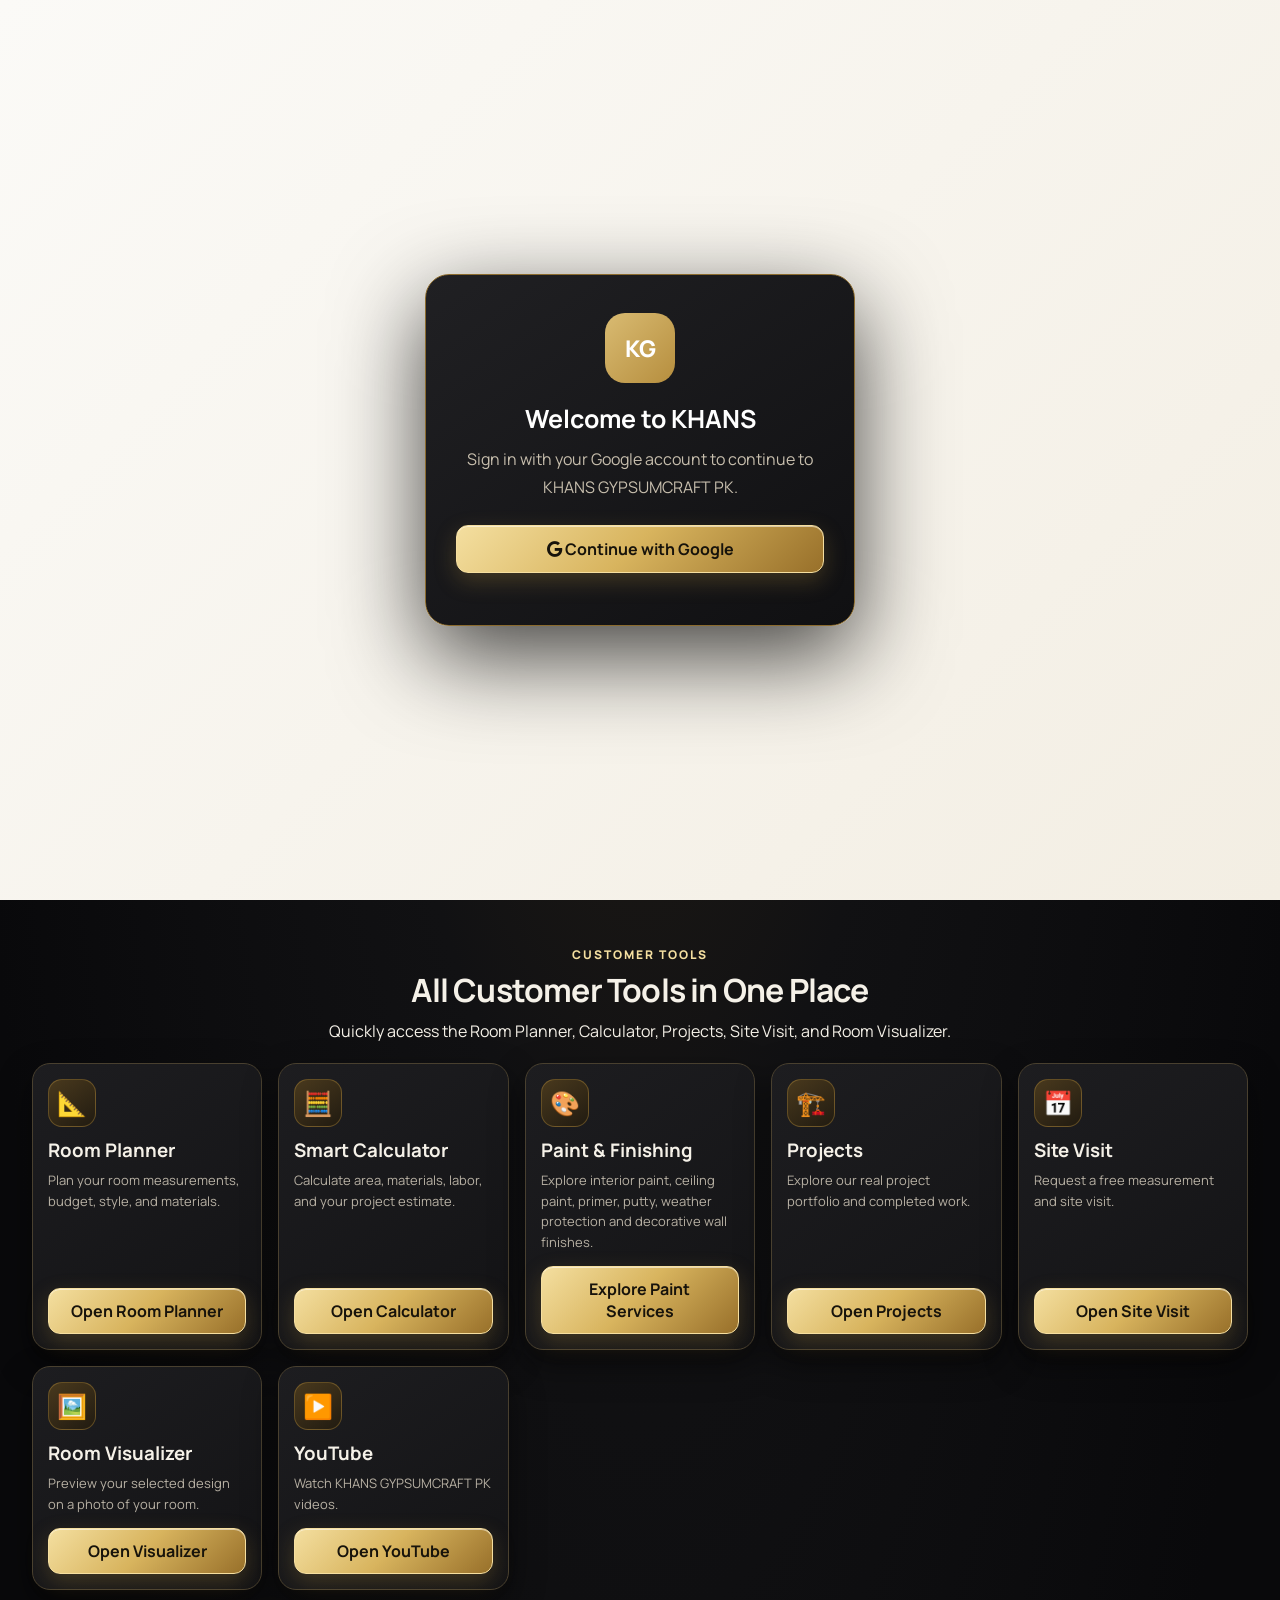
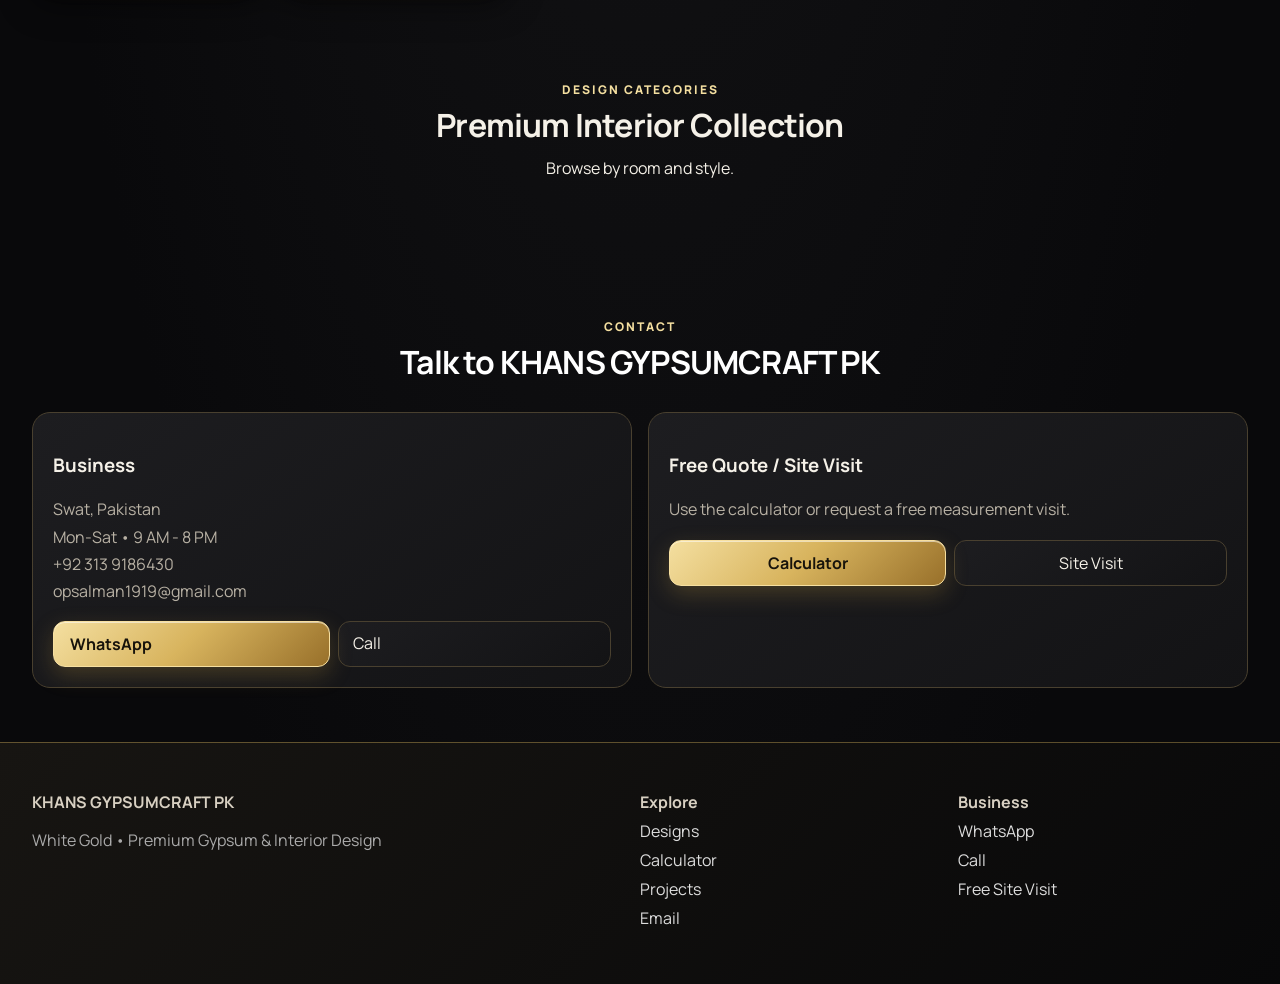
==== commit 7588c540: "Improve responsive spacing and balance empty areas across website" ====
--- a/index.html
+++ b/index.html
@@ -213,6 +213,84 @@
  .heroImg,.card,.category,.customerTool,.gold{transform:none!important;transition:none!important}
 }
 
+
+
+/* KHANS SPACING & EMPTY-SPACE BALANCE — responsive layout polish */
+:root{--content-max:1440px}
+.wrap{width:100%;max-width:var(--content-max);margin-inline:auto;padding-inline:clamp(14px,2.5vw,38px)}
+main{width:100%;min-width:0}
+.page{width:100%;min-width:0}
+.section{padding-block:clamp(30px,4.2vw,54px)}
+.sectionHead{margin:0 auto clamp(18px,2.4vw,28px);max-width:900px}
+.sectionHead h2{margin:5px 0 8px}
+.sectionHead p{margin:6px auto 0;max-width:760px}
+.hero{padding-block:clamp(46px,6vw,76px)}
+.heroGrid{gap:clamp(22px,3.4vw,44px)}
+.heroImg{min-height:clamp(280px,34vw,440px)}
+.grid{gap:clamp(10px,1.5vw,18px);align-items:stretch}
+.grid4{grid-template-columns:repeat(auto-fit,minmax(min(100%,230px),1fr))}
+.grid3{grid-template-columns:repeat(auto-fit,minmax(min(100%,270px),1fr))}
+.grid2{grid-template-columns:repeat(2,minmax(0,1fr))}
+.card{min-width:0;height:100%}
+.cardBody{min-width:0}
+.category{min-height:clamp(155px,17vw,210px)}
+.customerToolsGrid{grid-template-columns:repeat(auto-fit,minmax(min(100%,215px),1fr));gap:clamp(10px,1.4vw,16px)}
+.customerTool{min-height:210px;padding:15px}
+.stats{gap:clamp(9px,1.2vw,14px)}
+.stat{min-width:0}
+.panel,.contactCard,.quoteBox{min-width:0}
+.searchRow{align-items:center}
+.searchRow>*{min-width:0}
+.pills{gap:8px}
+.steps{gap:10px}
+.footer{padding-block:clamp(32px,4vw,48px)}
+.footerGrid{gap:clamp(16px,2.5vw,28px)}
+/* Keep long content readable without stretching it across very wide screens */
+#page-home>.wrap,#page-paint-service>.wrap,#page-paint-gallery>.wrap,
+#page-design-studio>.wrap,#page-room-planner>.wrap,#page-calculator>.wrap,
+#page-portfolio>.wrap,#page-site-visit>.wrap,#page-customer-account>.wrap,
+#page-owner-center>.wrap,#page-contact>.wrap{max-width:var(--content-max)}
+/* Consistent vertical rhythm between adjacent content blocks */
+.page>.section+.section{padding-top:clamp(22px,3vw,38px)}
+.page .sectionHead+*{margin-top:0}
+.page h2,.page h3{overflow-wrap:anywhere}
+@media(min-width:1200px){
+ .heroGrid{grid-template-columns:minmax(0,1.05fr) minmax(380px,.95fr)}
+ .grid4{grid-template-columns:repeat(4,minmax(0,1fr))}
+ .grid3{grid-template-columns:repeat(3,minmax(0,1fr))}
+ .customerToolsGrid{grid-template-columns:repeat(5,minmax(0,1fr))}
+}
+@media(max-width:920px){
+ .wrap{padding-inline:18px}
+ .heroGrid{gap:22px}
+ .heroImg{min-height:300px}
+ .customerToolsGrid{grid-template-columns:repeat(2,minmax(0,1fr))}
+}
+@media(max-width:640px){
+ .wrap{padding-inline:14px}
+ .section{padding-block:28px}
+ .page>.section+.section{padding-top:20px}
+ .hero{padding-block:38px}
+ .heroGrid{gap:20px}
+ .heroImg{min-height:230px}
+ .grid4,.grid3,.grid2{grid-template-columns:minmax(0,1fr)}
+ .customerToolsGrid{grid-template-columns:repeat(2,minmax(0,1fr))}
+ .customerTool{min-height:190px;padding:12px}
+ .customerTool:last-child{grid-column:1/-1}
+ .sectionHead{margin-bottom:17px}
+ .sectionHead h2{font-size:25px}
+ .sectionHead p{font-size:13px;line-height:1.55}
+ .category{min-height:165px}
+ .stats{grid-template-columns:repeat(2,minmax(0,1fr))}
+ .steps{grid-template-columns:repeat(2,minmax(0,1fr))}
+ .footer{padding-block:30px}
+}
+@media(max-width:380px){
+ .customerToolsGrid{grid-template-columns:minmax(0,1fr)}
+ .customerTool:last-child{grid-column:auto}
+ .stats{grid-template-columns:minmax(0,1fr)}
+}
+
 </style>
 <style>.ownerLayout{display:grid;grid-template-columns:250px minmax(0,1fr);gap:18px;align-items:start}.ownerSide{position:sticky;top:18px;background:#fff;border:1px solid var(--line);border-radius:20px;padding:10px;box-shadow:0 10px 30px #00000008;max-height:calc(100vh - 36px);overflow:auto}.ownerSideTitle{padding:12px 12px 8px;font-size:11px;font-weight:800;letter-spacing:.12em;color:#a07b32}.ownerTabs{display:flex!important;flex-direction:column!important;gap:3px!important;border:0!important;margin:0!important}.ownerTab{display:flex!important;align-items:center;gap:10px;width:100%;text-align:left;border:0!important;border-radius:11px;padding:11px 12px!important;font-weight:700;color:#707070;background:transparent}.ownerTab:hover{background:#faf5e9;color:#8b6b2e}.ownerTab.active{color:#8b6b2e!important;background:#fff4e9;border:0!important}.ownerTab i{width:18px;text-align:center}.ownerMain{min-width:0}.ownerMenuBtn{display:none}.ownerQuick{display:grid;grid-template-columns:repeat(4,1fr);gap:10px;margin-bottom:15px}.ownerQuick .panel{margin:0}.paymentMethod{border:1px solid var(--line);border-radius:14px;padding:12px;background:#fff}.paymentMethod b{display:block;margin-bottom:4px}.payBadge{display:inline-block;padding:4px 8px;border-radius:999px;background:#f8f1df;color:#8b6b2e;font-size:11px;font-weight:800}@media(max-width:900px){.ownerLayout{display:block}.ownerSide{display:none;position:fixed;z-index:260;left:10px;top:74px;width:min(290px,82vw);max-height:calc(100vh - 90px);box-shadow:0 25px 80px #0005}.ownerSide.show{display:block}.ownerMenuBtn{display:inline-flex!important;align-items:center;justify-content:center;width:44px;height:44px;border:1px solid #ffffff30;border-radius:12px;background:#fff;color:#171717}.ownerQuick{grid-template-columns:repeat(2,1fr)}}@media(max-width:560px){.ownerQuick{grid-template-columns:1fr}.ownerHead .actions{min-width:auto!important}.paymentGrid{grid-template-columns:1fr!important}}#authGate{position:fixed;inset:0;z-index:100000;display:flex;align-items:center;justify-content:center;padding:24px;background:linear-gradient(135deg,#fbfaf7 0%,#f3eee3 100%)}#authGate.hidden{display:none!important}.authGateCard{width:min(100%,430px);padding:38px 30px;background:#fff;border:1px solid #eadfc9;border-radius:24px;box-shadow:0 24px 80px rgba(23,23,23,.12);text-align:center}.authGateLogo{width:70px;height:70px;margin:0 auto 18px;border-radius:20px;display:grid;place-items:center;background:linear-gradient(135deg,#d9bb72,#b68e3e);color:#fff;font-size:23px;font-weight:900}.authGateCard h1{margin:0 0 10px;font-size:25px}.authGateCard p{margin:0 0 24px;color:#6f6f6f;line-height:1.7}.authGateCard button{width:100%;min-height:48px}.authGateError{margin-top:14px;color:#b42318;font-size:13px;line-height:1.5}
 /* RESPONSIVE LAYOUT: desktop, tablet and mobile */
@@ -459,7 +537,7 @@
 .paintServiceCard p{min-height:66px;line-height:1.65}
 .paintServiceCard .tag{display:inline-flex;margin-top:6px;border:1px solid #c8a45a66;background:#c8a45a12;color:#76591d;padding:5px 9px;border-radius:30px;font-size:11px;font-weight:700}
 .paintProcessPanel{background:linear-gradient(135deg,#111,#252018);color:#fff;border:1px solid #c8a45a88}
-.paintProcessPanel .eyebrow{color:#dfbd69}.paintProcessPanel .muted{color:#c8c3b8}
+.paintProcessPanel .eyebrow{color:#dfbd69}.paintProcessPanel .muted{color:#c8c3b8}.paintGalleryIntro{display:flex;align-items:center;justify-content:space-between;gap:16px;border:1px solid #c8a45a66;background:linear-gradient(120deg,#171717,#342a1b);color:#fff}.paintGalleryIntro .muted{color:#d0c8b7}.paintGalleryIntro .actions{margin:0}.paintBrandGrid{margin-top:14px}.paintBrand{display:flex;flex-direction:column;gap:7px;padding:16px;border:1px solid #c8a45a55;border-radius:15px;background:linear-gradient(145deg,#171717,#30291e);color:#fff;min-height:130px}.paintBrand b{font-size:18px;letter-spacing:1.5px;color:#e5c77f}.paintBrand span{font-size:12px;font-weight:700}.paintBrand small{font-size:11px;line-height:1.5;color:#c8c3b8}
 #page-paint-service .sectionHead h2{letter-spacing:-.03em}
 @media(max-width:640px){.paintServiceGrid{grid-template-columns:1fr}.paintServiceCard p{min-height:0}.paintProcessPanel .grid{grid-template-columns:repeat(2,minmax(0,1fr))}}
 </style>
@@ -475,11 +553,11 @@
     <div id="authGateError" class="authGateError" role="alert" aria-live="polite"></div>
   </div>
 </div>
-<header><div class="wrap nav"><a href="#home" class="brand" onclick="showPage('home');return false" id="brandName">KHANS <span>GYPSUMCRAFT PK</span></a><nav class="navlinks"><button onclick="showPage('home')">Home</button><button onclick="showPage('design-studio')">Designs</button><button onclick="showPage('room-planner')">Room Planner</button><button onclick="showPage('calculator')">Calculator</button><button onclick="showPage('paint-service')">Paint Services</button><button onclick="showPage('portfolio')">Projects</button><button onclick="showPage('site-visit')">Site Visit</button><button onclick="openVisualizerFromNav()">Room Visualizer</button></nav><div class="desktopAccountActions"><button id="loginBtn" class="gold" onclick="openLoginModal()"><i class="fa-brands fa-google"></i> Continue with Google</button><button id="accountBtn" class="outline hidden" onclick="showPage('customer-account')"><i class="fa-regular fa-user"></i> My Account</button><button id="ownerBtn" class="gold hidden" onclick="showPage('owner-center')"><i class="fa-solid fa-crown"></i> Owner Center</button></div><button id="desktopMenuBtn" class="desktopMenuBtn outline" aria-label="Open menu" title="Menu" onclick="openMobileMenu()"><i class="fa-solid fa-bars"></i></button><button class="mobileNav outline" aria-label="Open menu" title="Menu" onclick="openMobileMenu()"><i class="fa-solid fa-bars"></i></button></div></header>
-<div class="mobileQuickNav" id="mobileQuickNav"><button onclick="showPage('home')">Home</button><button onclick="showPage('design-studio')">Designs</button><button onclick="showPage('room-planner')">Room Planner</button><button onclick="showPage('calculator')">Smart Calculator</button><button onclick="showPage('paint-service')">Paint Services</button><button onclick="showPage('portfolio')">Projects</button><button onclick="showPage('site-visit')">Site Visit</button><button onclick="openVisualizerFromNav()">Room Visualizer</button></div>
-<div id="mobileMenu" class="modal"><div class="modalBox" style="max-width:430px"><div class="modalTop"><h3>KHANS Menu</h3><button class="close" onclick="closeModal('mobileMenu')">×</button></div><div class="small muted" style="margin-top:4px">CUSTOMER AREA</div><div class="mobileMenuList"><button class="outline" onclick="showPage('paint-service');closeModal('mobileMenu')"><i class="fa-solid fa-paint-roller"></i> Paint Services</button><button class="outline" onclick="openCustomerArea('myOrders')"><i class="fa-solid fa-cart-shopping"></i> My Orders</button><button class="outline" onclick="openCustomerArea('myQuotes')"><i class="fa-solid fa-file-invoice-dollar"></i> My Quotations</button><button class="outline" onclick="openCustomerArea('myInvoices')"><i class="fa-solid fa-file-invoice"></i> My Invoices</button><button class="outline" onclick="openCustomerArea('myPayments')"><i class="fa-solid fa-credit-card"></i> My Payments</button><button class="outline" onclick="openCustomerArea('myTracking')"><i class="fa-solid fa-list-check"></i> Project Tracking</button><button class="outline" onclick="openCustomerArea('myNotifications')"><i class="fa-solid fa-bell"></i> Notifications</button><button class="outline" onclick="openCustomerArea('myRoomPlans')"><i class="fa-solid fa-ruler-combined"></i> Saved Room Plans</button><button class="outline" onclick="openUserSettings();closeModal('mobileMenu')"><i class="fa-solid fa-gear"></i> User Settings</button><button class="outline" onclick="openSavedDesigns();closeModal('mobileMenu')"><i class="fa-regular fa-heart"></i> Saved Designs</button><button class="outline" onclick="openCompare();closeModal('mobileMenu')"><i class="fa-solid fa-code-compare"></i> Compare Designs</button><button id="mobileLoginBtn" class="gold" onclick="openLoginModal();closeModal('mobileMenu')"><i class="fa-brands fa-google"></i> Continue with Google</button><button id="mobileLogoutBtn" class="danger hidden" onclick="handleLogout();closeModal('mobileMenu')"><i class="fa-solid fa-right-from-bracket"></i> Sign Out</button></div></div></div>
+<header><div class="wrap nav"><a href="#home" class="brand" onclick="showPage('home');return false" id="brandName">KHANS <span>GYPSUMCRAFT PK</span></a><nav class="navlinks"><button onclick="showPage('home')">Home</button><button onclick="showPage('design-studio')">Designs</button><button onclick="showPage('room-planner')">Room Planner</button><button onclick="showPage('calculator')">Calculator</button><button onclick="showPage('paint-service')">Paint Services</button><button onclick="showPage('paint-gallery')">Paint Designs</button><button onclick="showPage('portfolio')">Projects</button><button onclick="showPage('site-visit')">Site Visit</button><button onclick="openVisualizerFromNav()">Room Visualizer</button></nav><div class="desktopAccountActions"><button id="loginBtn" class="gold" onclick="openLoginModal()"><i class="fa-brands fa-google"></i> Continue with Google</button><button id="accountBtn" class="outline hidden" onclick="showPage('customer-account')"><i class="fa-regular fa-user"></i> My Account</button><button id="ownerBtn" class="gold hidden" onclick="showPage('owner-center')"><i class="fa-solid fa-crown"></i> Owner Center</button></div><button id="desktopMenuBtn" class="desktopMenuBtn outline" aria-label="Open menu" title="Menu" onclick="openMobileMenu()"><i class="fa-solid fa-bars"></i></button><button class="mobileNav outline" aria-label="Open menu" title="Menu" onclick="openMobileMenu()"><i class="fa-solid fa-bars"></i></button></div></header>
+<div class="mobileQuickNav" id="mobileQuickNav"><button onclick="showPage('home')">Home</button><button onclick="showPage('design-studio')">Designs</button><button onclick="showPage('room-planner')">Room Planner</button><button onclick="showPage('calculator')">Smart Calculator</button><button onclick="showPage('paint-service')">Paint Services</button><button onclick="showPage('paint-gallery')">Paint Designs</button><button onclick="showPage('portfolio')">Projects</button><button onclick="showPage('site-visit')">Site Visit</button><button onclick="openVisualizerFromNav()">Room Visualizer</button></div>
+<div id="mobileMenu" class="modal"><div class="modalBox" style="max-width:430px"><div class="modalTop"><h3>KHANS Menu</h3><button class="close" onclick="closeModal('mobileMenu')">×</button></div><div class="small muted" style="margin-top:4px">CUSTOMER AREA</div><div class="mobileMenuList"><button class="outline" onclick="showPage('paint-service');closeModal('mobileMenu')"><i class="fa-solid fa-paint-roller"></i> Paint Services</button><button class="outline" onclick="showPage('paint-gallery');closeModal('mobileMenu')"><i class="fa-solid fa-images"></i> Paint Designs Gallery</button><button class="outline" onclick="openCustomerArea('myOrders')"><i class="fa-solid fa-cart-shopping"></i> My Orders</button><button class="outline" onclick="openCustomerArea('myQuotes')"><i class="fa-solid fa-file-invoice-dollar"></i> My Quotations</button><button class="outline" onclick="openCustomerArea('myInvoices')"><i class="fa-solid fa-file-invoice"></i> My Invoices</button><button class="outline" onclick="openCustomerArea('myPayments')"><i class="fa-solid fa-credit-card"></i> My Payments</button><button class="outline" onclick="openCustomerArea('myTracking')"><i class="fa-solid fa-list-check"></i> Project Tracking</button><button class="outline" onclick="openCustomerArea('myNotifications')"><i class="fa-solid fa-bell"></i> Notifications</button><button class="outline" onclick="openCustomerArea('myRoomPlans')"><i class="fa-solid fa-ruler-combined"></i> Saved Room Plans</button><button class="outline" onclick="openUserSettings();closeModal('mobileMenu')"><i class="fa-solid fa-gear"></i> User Settings</button><button class="outline" onclick="openSavedDesigns();closeModal('mobileMenu')"><i class="fa-regular fa-heart"></i> Saved Designs</button><button class="outline" onclick="openCompare();closeModal('mobileMenu')"><i class="fa-solid fa-code-compare"></i> Compare Designs</button><button id="mobileLoginBtn" class="gold" onclick="openLoginModal();closeModal('mobileMenu')"><i class="fa-brands fa-google"></i> Continue with Google</button><button id="mobileLogoutBtn" class="danger hidden" onclick="handleLogout();closeModal('mobileMenu')"><i class="fa-solid fa-right-from-bracket"></i> Sign Out</button></div></div></div>
 <main>
-<section id="page-home" class="page"><div class="hero"><div class="wrap heroGrid"><div><div class="eyebrow">BLACK • GOLD • PREMIUM INTERIORS</div><h1 id="heroTitle">Modern ceilings.<br><span>Beautiful spaces.</span></h1><p id="heroText">Explore premium false ceilings, TV walls, gypsum details, professional wall painting and complete interior finishing. Select a design, plan your room, estimate your project and request a quotation.</p><div class="heroActions"><button class="gold" onclick="showPage('design-studio')">Explore Designs</button><button class="outline" onclick="showPage('calculator')">Get a Quote</button><button class="outline" onclick="openAdvancedGallery()">Advanced Gallery</button></div></div><div class="heroImg" id="homeHeroShowcase" role="region" aria-label="KHANS premium interior design photo slideshow">
+<section id="page-home" class="page"><div class="hero"><div class="wrap heroGrid"><div><div class="eyebrow">BLACK • GOLD • PREMIUM INTERIORS</div><h1 id="heroTitle">Modern ceilings.<br><span>Beautiful spaces.</span></h1><p id="heroText">Explore premium false ceilings, TV walls, gypsum details and professional home painting. Choose wall colours, Jotun finishes, decorative textures and complete interior finishing — then select your design and request a quotation.</p><div class="heroActions"><button class="gold" onclick="showPage('design-studio')">Explore Designs</button><button class="outline" onclick="showPage('calculator')">Get a Quote</button><button class="outline" onclick="openAdvancedGallery()">Advanced Gallery</button><button class="outline" onclick="showPage('paint-service')">Home Painting</button><button class="outline" onclick="showPage('paint-gallery')">Paint Designs</button></div></div><div class="heroImg" id="homeHeroShowcase" role="region" aria-label="KHANS premium interior design photo slideshow">
 
 
 <div class="heroBrandStamp"><b>KHANS GYPSUMCRAFT PK</b><span>SIGNATURE INTERIOR COLLECTION</span></div>
@@ -496,7 +574,7 @@
 <div class="section" style="padding-top:30px"><div class="wrap"><div class="grid grid3"><div class="panel"><div class="eyebrow">01</div><h3>Design Studio</h3><p class="muted">20 demo concepts per category plus owner-added media.</p></div><div class="panel"><div class="eyebrow">02</div><h3>Smart Estimate</h3><p class="muted">Area, rate, labour, material and owner-controlled pricing.</p></div><div class="panel"><div class="eyebrow">03</div><h3>Project Journey</h3><p class="muted">Quotation → order → site visit → installation → completion.</p></div></div></div></div>
 <div class="section customerToolsSection" style="padding-top:18px"><div class="wrap"><div class="sectionHead" style="margin-bottom:18px"><div class="eyebrow">CUSTOMER TOOLS</div><h2 style="margin-bottom:6px">All Customer Tools in One Place</h2><p class="muted">Quickly access the Room Planner, Calculator, Projects, Site Visit, and Room Visualizer.</p></div><div class="customerToolsGrid"><div class="customerTool"><div class="toolIcon">📐</div><h3>Room Planner</h3><p>Plan your room measurements, budget, style, and materials.</p><button class="gold" onclick="showPage('room-planner')">Open Room Planner</button></div><div class="customerTool"><div class="toolIcon">🧮</div><h3>Smart Calculator</h3><p>Calculate area, materials, labor, and your project estimate.</p><button class="gold" onclick="showPage('calculator')">Open Calculator</button></div><div class="customerTool"><div class="toolIcon">🎨</div><h3>Paint & Finishing</h3><p>Explore interior paint, ceiling paint, primer, putty, weather protection and decorative wall finishes.</p><button class="gold" onclick="showPage('paint-service')">Explore Paint Services</button></div><div class="customerTool"><div class="toolIcon">🏗️</div><h3>Projects</h3><p>Explore our real project portfolio and completed work.</p><button class="gold" onclick="showPage('portfolio')">Open Projects</button></div><div class="customerTool"><div class="toolIcon">📅</div><h3>Site Visit</h3><p>Request a free measurement and site visit.</p><button class="gold" onclick="showPage('site-visit')">Open Site Visit</button></div><div class="customerTool"><div class="toolIcon">🖼️</div><h3>Room Visualizer</h3><p>Preview your selected design on a photo of your room.</p><button class="gold" onclick="openVisualizerFromNav()">Open Visualizer</button></div><div class="customerTool"><div class="toolIcon">▶️</div><h3>YouTube</h3><p>Watch KHANS GYPSUMCRAFT PK videos.</p><button class="gold" onclick="openYouTube()">Open YouTube</button></div></div></div></div>
 <div class="section" style="background:#fff"><div class="wrap sectionHead"><div class="eyebrow">DESIGN CATEGORIES</div><h2>Premium Interior Collection</h2><p class="muted">Browse by room and style.</p></div><div class="wrap grid grid4" id="homeCats"></div></div></section>
-<section id="page-paint-service" class="page hidden"><div class="section"><div class="wrap"><div class="sectionHead"><div class="eyebrow">KHANS PAINT & FINISHING COLLECTION</div><h2>Professional Paint & Wall Finishing</h2><p class="muted">From surface preparation to the final coat — choose the finish that suits your room, budget and usage.</p></div><div class="grid grid3 paintServiceGrid"><article class="panel paintServiceCard"><div class="paintIcon">🖌️</div><h3>Interior Emulsion</h3><p class="muted">Smooth, washable wall finish for bedrooms, lounges and living spaces. Available in a wide range of shades.</p><span class="tag">Interior Walls</span></article><article class="panel paintServiceCard"><div class="paintIcon">🏠</div><h3>Ceiling Paint</h3><p class="muted">Clean, low-sheen finish for gypsum ceilings and plain ceilings, selected to complement your lighting.</p><span class="tag">Ceilings</span></article><article class="panel paintServiceCard"><div class="paintIcon">🧱</div><h3>Weather-Shield Exterior</h3><p class="muted">Exterior coating options designed for outdoor walls and changing weather conditions. Surface condition is checked first.</p><span class="tag">Exterior Walls</span></article><article class="panel paintServiceCard"><div class="paintIcon">✨</div><h3>Primer & Putty</h3><p class="muted">Surface preparation to help create an even base before painting. Includes filling, smoothing and suitable primer.</p><span class="tag">Surface Preparation</span></article><article class="panel paintServiceCard"><div class="paintIcon">🎨</div><h3>Texture & Feature Walls</h3><p class="muted">Decorative finishes and accent walls to add depth and character to selected spaces.</p><span class="tag">Decorative Finish</span></article><article class="panel paintServiceCard"><div class="paintIcon">🚪</div><h3>Enamel & Wood Finish</h3><p class="muted">Suitable coating options for doors, metal grills and selected woodwork, based on the surface and use.</p><span class="tag">Doors & Woodwork</span></article></div><div class="panel paintProcessPanel" style="margin-top:18px"><div class="eyebrow">OUR PAINTING PROCESS</div><h3>Clear steps. Clean finishing.</h3><div class="grid grid4"><div><b>01 · Inspect</b><p class="small muted">Check wall condition, moisture and old paint.</p></div><div><b>02 · Prepare</b><p class="small muted">Protect floors, repair cracks, putty and sand.</p></div><div><b>03 · Apply</b><p class="small muted">Use suitable primer and paint coats.</p></div><div><b>04 · Finish</b><p class="small muted">Final inspection, touch-ups and clean handover.</p></div></div></div><div class="panel" style="margin-top:18px"><div class="grid grid2"><div><div class="eyebrow">SHADE & BRAND SELECTION</div><h3>Choose your colour and paint quality</h3><p class="muted">We can discuss shade cards, finish type and available paint brands during your consultation. Brand, product and final rate are confirmed before work starts.</p></div><div><div class="eyebrow">GET A PAINT QUOTE</div><h3>Tell us what you want painted</h3><p class="muted">Select your paint service in the Smart Calculator or contact our team for a site measurement and quotation.</p><div class="actions"><button class="gold" onclick="showPage('calculator')">Open Paint Estimate</button><button class="outline" onclick="window.open('https://wa.me/'+WHATSAPP+'?text='+encodeURIComponent('Assalamu Alaikum KHANS GYPSUMCRAFT PK. I need a paint and wall finishing quotation.'),'_blank')">WhatsApp Us</button></div></div></div></div></div></div></section><section id="page-design-studio" class="page hidden"><div class="section"><div class="wrap"><div class="sectionHead"><div class="eyebrow">DESIGN STUDIO</div><h2>Advanced Design Gallery</h2><p class="muted">Search, filter, compare, save, preview, try and request a quote.</p></div><div class="searchRow"><input id="gallerySearch" placeholder="Search bedroom, TV wall, luxury, LED..." oninput="renderGallery()" style="flex:1;padding:12px;border:1px solid var(--line);border-radius:12px"><button class="outline" onclick="openSavedDesigns()">Saved <span id="savedCount">0</span></button><button class="outline" onclick="openCompare()">Compare <span id="compareCount">0</span></button></div><div id="galleryPills" class="pills"></div><div id="galleryGrid" class="grid grid4"></div></div></div></section>
+<section id="page-paint-service" class="page hidden"><div class="section"><div class="wrap"><div class="sectionHead"><div class="eyebrow">KHANS PAINT & FINISHING COLLECTION</div><h2>Professional Paint & Wall Finishing</h2><p class="muted">From surface preparation to the final coat — choose the finish that suits your room, budget and usage.</p></div><div class="grid grid3 paintServiceGrid"><article class="panel paintServiceCard"><div class="paintIcon">🖌️</div><h3>Interior Emulsion</h3><p class="muted">Smooth, washable wall finish for bedrooms, lounges and living spaces. Available in a wide range of shades.</p><span class="tag">Interior Walls</span></article><article class="panel paintServiceCard"><div class="paintIcon">🏠</div><h3>Ceiling Paint</h3><p class="muted">Clean, low-sheen finish for gypsum ceilings and plain ceilings, selected to complement your lighting.</p><span class="tag">Ceilings</span></article><article class="panel paintServiceCard"><div class="paintIcon">🧱</div><h3>Weather-Shield Exterior</h3><p class="muted">Exterior coating options designed for outdoor walls and changing weather conditions. Surface condition is checked first.</p><span class="tag">Exterior Walls</span></article><article class="panel paintServiceCard"><div class="paintIcon">✨</div><h3>Primer & Putty</h3><p class="muted">Surface preparation to help create an even base before painting. Includes filling, smoothing and suitable primer.</p><span class="tag">Surface Preparation</span></article><article class="panel paintServiceCard"><div class="paintIcon">🎨</div><h3>Texture & Feature Walls</h3><p class="muted">Decorative finishes and accent walls to add depth and character to selected spaces.</p><span class="tag">Decorative Finish</span></article><article class="panel paintServiceCard"><div class="paintIcon">🚪</div><h3>Enamel & Wood Finish</h3><p class="muted">Suitable coating options for doors, metal grills and selected woodwork, based on the surface and use.</p><span class="tag">Doors & Woodwork</span></article></div><div class="panel paintProcessPanel" style="margin-top:18px"><div class="eyebrow">OUR PAINTING PROCESS</div><h3>Clear steps. Clean finishing.</h3><div class="grid grid4"><div><b>01 · Inspect</b><p class="small muted">Check wall condition, moisture and old paint.</p></div><div><b>02 · Prepare</b><p class="small muted">Protect floors, repair cracks, putty and sand.</p></div><div><b>03 · Apply</b><p class="small muted">Use suitable primer and paint coats.</p></div><div><b>04 · Finish</b><p class="small muted">Final inspection, touch-ups and clean handover.</p></div></div></div><div class="panel" style="margin-top:18px"><div class="grid grid2"><div><div class="eyebrow">SHADE & BRAND SELECTION</div><h3>Choose your colour and paint quality</h3><p class="muted">We can discuss shade cards, finish type and available paint brands during your consultation. Brand, product and final rate are confirmed before work starts.</p></div><div><div class="eyebrow">GET A PAINT QUOTE</div><h3>Tell us what you want painted</h3><p class="muted">Select your paint service in the Smart Calculator or contact our team for a site measurement and quotation.</p><div class="actions"><button class="gold" onclick="showPage('calculator')">Open Paint Estimate</button><button class="outline" onclick="window.open('https://wa.me/'+WHATSAPP+'?text='+encodeURIComponent('Assalamu Alaikum KHANS GYPSUMCRAFT PK. I need a paint and wall finishing quotation.'),'_blank')">WhatsApp Us</button></div></div></div></div><div class="panel" style="margin-top:18px"><div class="eyebrow">POPULAR PAINT BRANDS</div><h3>Explore trusted paint names</h3><p class="muted">Ask for your preferred brand. Product lines and stock depend on local dealer availability.</p><div class="grid grid4 paintBrandGrid"><article class="paintBrand"><b>JOTUN</b><span>Fenomastic · Lady Design · Jotashield</span><small>Premium interior, decorative and exterior finishes</small></article><article class="paintBrand"><b>DULUX</b><span>Interior · Exterior · Weather protection</span><small>Colour and finish options for homes</small></article><article class="paintBrand"><b>BERGER</b><span>Interior · Exterior · Enamel</span><small>Wall and protective coating options</small></article><article class="paintBrand"><b>NIPPON PAINT</b><span>Interior · Exterior · Decorative</span><small>Paint solutions for different surfaces</small></article><article class="paintBrand"><b>BRIGHTO</b><span>Emulsion · Weather coat · Enamel</span><small>Popular local-market paint range</small></article><article class="paintBrand"><b>KANSAI PAINT</b><span>Interior · Exterior coatings</span><small>Ask about available product series</small></article><article class="paintBrand"><b>DIAMOND PAINTS</b><span>Interior · Exterior · Decorative</span><small>Options subject to dealer stock</small></article><article class="paintBrand"><b>GOBIS PAINTS</b><span>Wall and protective coatings</span><small>Confirm local availability before selection</small></article><article class="paintBrand"><b>MASTER PAINTS</b><span>Wall and protective finishes</span><small>Confirm suitable product for your surface</small></article></div><div class="notice" style="margin-top:12px"><b>Jotun spotlight:</b> Fenomastic Wonderwall Lux, Fenomastic My Home Rich Matt, Fenomastic My Home Smooth Silk, Lady Design Royal Velvet, Lady Design Pearl, Lady Design Stucco Antica, Jotashield Eterna, Jotashield Kanva and Jotashield ColourLast.</div><p class="small muted">Brand names are shown for customer choice; KHANS confirms genuine product availability, shade, pack size and final rate before quotation.</p><div class="actions"><button class="gold" onclick="showPage('paint-gallery')">Browse Paint Designs</button><button class="outline" onclick="window.open('https://www.jotun.com/pk-en/decorative/products','_blank')">Explore Official Jotun Range</button></div></div></section><section id="page-paint-gallery" class="page hidden"><div class="section"><div class="wrap"><div class="sectionHead"><div class="eyebrow">KHANS • PAINT COLOUR & FINISH STUDIO</div><h2>Home Paint Design Gallery</h2><p class="muted">Browse clear room photos, compare wall colours and decorative finishes, open any design for a larger preview, then select it for your quotation.</p></div><div class="panel paintGalleryIntro"><div><b>Choose a look for your home</b><p class="small muted">Warm neutrals · Cool greys · Earthy greens · Feature walls · Textured finishes · Ceiling whites</p></div><div class="actions"><button class="outline" onclick="showPage('paint-service')">Paint Services & Brands</button><button class="gold" onclick="showPage('calculator')">Get Paint Quote</button></div></div><div class="searchRow" style="margin:16px 0"><input id="paintGallerySearch" placeholder="Search beige, grey, green, texture, bedroom..." oninput="renderPaintGallery()" style="flex:1;padding:12px;border:1px solid var(--line);border-radius:12px"></div><div class="pills" id="paintGalleryPills"><button class="pill active" onclick="filterPaintGallery('all')">All Paint Looks</button><button class="pill" onclick="filterPaintGallery('Warm')">Warm Neutrals</button><button class="pill" onclick="filterPaintGallery('Cool')">Cool Colours</button><button class="pill" onclick="filterPaintGallery('Green')">Greens</button><button class="pill" onclick="filterPaintGallery('Texture')">Textures</button><button class="pill" onclick="filterPaintGallery('Feature')">Feature Walls</button></div><div id="paintGalleryGrid" class="grid grid3"></div><p class="small muted" style="margin-top:14px">Images are design inspiration. Final paint shade can look different under your room lighting and on your wall; we confirm the shade with a sample before work starts.</p></div></div></section><section id="page-design-studio" class="page hidden"><div class="section"><div class="wrap"><div class="sectionHead"><div class="eyebrow">DESIGN STUDIO</div><h2>Advanced Design Gallery</h2><p class="muted">Search, filter, compare, save, preview, try and request a quote.</p></div><div class="searchRow"><input id="gallerySearch" placeholder="Search bedroom, TV wall, luxury, LED..." oninput="renderGallery()" style="flex:1;padding:12px;border:1px solid var(--line);border-radius:12px"><button class="outline" onclick="openSavedDesigns()">Saved <span id="savedCount">0</span></button><button class="outline" onclick="openCompare()">Compare <span id="compareCount">0</span></button></div><div id="galleryPills" class="pills"></div><div id="galleryGrid" class="grid grid4"></div></div></div></section>
 <section id="page-room-planner" class="page hidden"><div class="section"><div class="wrap" style="max-width:850px"><div class="sectionHead"><div class="eyebrow">ROOM PLANNER</div><h2>Build Your Room Plan</h2><p class="muted">Add measurements, budget, style, material, notes and a design.</p></div><div class="panel"><div class="grid grid2"><div class="field"><label>Room Type</label><select id="planRoom"><option>Master Bedroom</option><option>TV Lounge</option><option>Drawing Room</option><option>Office</option><option>Kitchen</option><option>Commercial Hall</option></select></div><div class="field"><label>Budget (PKR)</label><select id="planBudget"><option>50,000 - 100,000</option><option>100,000 - 250,000</option><option>250,000+</option></select></div><div class="field"><label>Length (ft)</label><input id="planLength" type="number" min="1" placeholder="14"></div><div class="field"><label>Width (ft)</label><input id="planWidth" type="number" min="1" placeholder="12"></div><div class="field"><label>Height (ft)</label><input id="planHeight" type="number" min="1" placeholder="10"></div><div class="field"><label>Style</label><select id="planStyle"><option>Modern</option><option>Luxury</option><option>Minimal</option><option>Royal</option><option>Geometric</option><option>Islamic</option><option>Wooden + Gypsum</option></select></div><div class="field"><label>Material</label><select id="planMaterial"><option>Standard Gypsum</option><option>Premium Gypsum</option><option>Gypsum + Wood</option><option>TV Wall + Gypsum</option></select></div><div class="field"><label>Paint / Finish (optional)</label><select id="planPaint"><option value="No painting">No painting</option><option>Interior emulsion</option><option>Ceiling paint</option><option>Weather-shield exterior</option><option>Primer + putty + paint</option><option>Texture / feature wall</option><option>Enamel / wood finish</option></select></div><div class="field"><label>Location</label><input id="planLocation" placeholder="Mingora / Swat"></div><div class="field" style="grid-column:1/-1"><label>Notes</label><textarea id="planNotes" placeholder="Lighting, TV wall, colors, special requirements..."></textarea></div></div><div class="actions" style="margin-top:14px"><button class="gold" onclick="saveRoomPlan()">Save Room Plan</button><button class="outline" onclick="showPage('calculator');syncPlannerToCalculator()">Calculate Estimate</button></div></div></div></div></section>
 <section id="page-calculator" class="page hidden"><div class="section"><div class="wrap" style="max-width:900px"><div class="sectionHead"><div class="eyebrow">SMART CALCULATOR</div><h2>Project Estimate & Quotation</h2><p class="muted">Rates can be controlled from Owner Center. Customer discount is locked.</p></div><div class="quoteBox"><div class="grid grid2"><div class="field"><label>Length (ft)</label><input id="calcLength" type="number" min="1" oninput="calculateBudget()"></div><div class="field"><label>Width (ft)</label><input id="calcWidth" type="number" min="1" oninput="calculateBudget()"></div><div class="field"><label>Project Type</label><select id="calcType" onchange="calculateBudget()"></select></div><div class="field"><label>Material</label><select id="calcMaterial" onchange="calculateBudget()"></select></div><div class="field"><label>Paint & Finishing (optional)</label><select id="calcPaint" onchange="calculateBudget()"><option value="No painting">No painting</option><option>Interior emulsion</option><option>Ceiling paint</option><option>Weather-shield exterior</option><option>Primer + putty + paint</option><option>Texture / feature wall</option><option>Enamel / wood finish</option></select></div></div><div class="notice" style="margin-top:10px">Painting is an optional add-on. Its price depends on paint brand, shade, surface condition and number of coats, so it will be confirmed after measurement. It is not included in the automatic estimate yet.</div><div class="hr"></div><div class="grid grid3"><div><div class="small" style="color:#aaa">AREA</div><div id="calcArea" class="total" style="color:var(--gold2)">0 sq ft</div></div><div><div class="small" style="color:#aaa">MATERIAL</div><div id="calcMatTotal" style="font-size:20px;font-weight:800">PKR 0</div></div><div><div class="small" style="color:#aaa">ESTIMATED TOTAL</div><div id="calcTotal" class="total">PKR 0</div></div></div><div class="notice" style="margin:12px 0;color:#555">Final quotation is confirmed after measurement, design selection and site conditions. Discount is controlled by KHANS owner.</div><div class="actions"><button class="gold" onclick="saveQuotation()">Save Quotation</button><button class="gold" onclick="placeOrderFromCalculator()">Place Order</button><button class="outline" onclick="sendQuoteWhatsApp()"><i class="fa-brands fa-whatsapp"></i> WhatsApp</button><button class="outline" onclick="window.print()"><i class="fa-solid fa-print"></i> Print</button></div></div></div></div></section>
 <section id="page-portfolio" class="page hidden"><div class="section"><div class="wrap"><div class="sectionHead"><div class="eyebrow">PROJECTS</div><h2>Real Project Portfolio</h2><p class="muted">Owner can replace demo entries with real before/during/after work, video and 3D model.</p></div><div id="projectsGrid" class="grid grid2"></div></div></div></section>
@@ -544,7 +622,8 @@
  ["Islamic Design","Islamic Design","https://images.unsplash.com/photo-1600210492486-724fe5c67fb0"],
  ["Wooden","Wooden","https://images.unsplash.com/photo-1600566753190-17f0baa2a6c3"],
  ["Wooden + Gypsum","Wooden + Gypsum","https://images.unsplash.com/photo-1600585154340-be6161a56a0c"],
- ["Paint & Finishes","Paint & Finishes","https://images.unsplash.com/photo-1562259949-e8e7689d7828"]
+ ["Paint & Finishes","Paint & Finishes","https://images.unsplash.com/photo-1562259949-e8e7689d7828"],
+ ["Paint Designs","Paint Designs","https://images.unsplash.com/photo-1616486338812-3dadae4b4ace"]
 ];
 const imgIds=["1600607687920-4e2a09cf159d","1600210492486-724fe5c67fb0","1600566753190-17f0baa2a6c3","1600607687939-ce8a6c25118c","1600566753086-00f18fb6b3ea","1618220179428-22790b461013","1618221195710-dd6b41faaea6","1600585154340-be6161a56a0c","1600573472550-8090b5e0745e","1600607688969-a5bfcd646154","1600566753190-17f0baa2a6c3","1600607687939-ce8a6c25118c","1600210492486-724fe5c67fb0"];
 const demoStyles=["Modern","Luxury","LED","Layered","Minimal","Royal","Linear","Curved","Arabic","Warm Gold"];
@@ -555,7 +634,7 @@
 function hiRes(src,width=2400,q=90){try{const u=new URL(src);if(u.hostname.includes('images.unsplash.com')){u.searchParams.set('auto','format');u.searchParams.set('fit','crop');u.searchParams.set('w',String(width));u.searchParams.set('q',String(q));return u.toString()}}catch(_){}return src}
 function responsiveImg(src,alt='',width=1200){const high=hiRes(src,2400,92),med=hiRes(src,1600,88),small=hiRes(src,width,84);return `<img class="cover" src="${esc(small)}" srcset="${esc(small)} ${width}w, ${esc(med)} 1600w, ${esc(high)} 2400w" sizes="(max-width:640px) 92vw, (max-width:1024px) 45vw, 30vw" alt="${esc(alt)}" loading="lazy" decoding="async" draggable="false">`}
 function toast(m,err=false){const t=document.getElementById('toast');t.textContent=m;t.style.background=err?'#8f1d14':'#171717';t.classList.remove('hidden');clearTimeout(window.__toast);window.__toast=setTimeout(()=>t.classList.add('hidden'),3200)}
-function showPage(id){if(id==='owner-center'&&window.matchMedia('(max-width:640px)').matches){toast('Owner Dashboard is available on tablet and desktop.',true);return;}if(id==='owner-center'){if(!currentUser){openLoginModal();toast('Pehle Owner Gmail se login karein.',true);return;}if(!safeOwnerAccess(currentUser)){toast('Owner Center sirf authorized Boss account ke liye hai.',true);return;}isOwnerUser=true;applyOwnerUI();}document.querySelectorAll('.page').forEach(x=>x.classList.add('hidden'));const el=document.getElementById('page-'+id)||document.getElementById('page-home');el.classList.remove('hidden');window.scrollTo({top:0,behavior:'smooth'});if(id==='customer-account')renderCustomerAccount();if(id==='owner-center'){loadOwnerData();setTimeout(()=>document.getElementById('owner-center')?.scrollIntoView({behavior:'smooth',block:'start'}),50);}}
+function showPage(id){if(id==='owner-center'&&window.matchMedia('(max-width:640px)').matches){toast('Owner Dashboard is available on tablet and desktop.',true);return;}if(id==='owner-center'){if(!currentUser){openLoginModal();toast('Pehle Owner Gmail se login karein.',true);return;}if(!safeOwnerAccess(currentUser)){toast('Owner Center sirf authorized Boss account ke liye hai.',true);return;}isOwnerUser=true;applyOwnerUI();}document.querySelectorAll('.page').forEach(x=>x.classList.add('hidden'));const el=document.getElementById('page-'+id)||document.getElementById('page-home');el.classList.remove('hidden');window.scrollTo({top:0,behavior:'smooth'});if(id==='customer-account')renderCustomerAccount();if(id==='paint-gallery')renderPaintGallery();if(id==='owner-center'){loadOwnerData();setTimeout(()=>document.getElementById('owner-center')?.scrollIntoView({behavior:'smooth',block:'start'}),50);}}
 window.showPage=showPage;
 function closeModal(id){document.getElementById(id)?.classList.remove('show');if(id==='designZoomModal')designZoomCtl?.reset();if(id==='projectZoomModal')projectZoomCtl?.reset()};window.closeModal=closeModal;function enableZoomSwipeBack(id){const el=document.getElementById(id);if(!el)return;let sx=0,sy=0;el.addEventListener('touchstart',e=>{const t=e.touches[0];sx=t.clientX;sy=t.clientY},{passive:true});el.addEventListener('touchend',e=>{const t=e.changedTouches[0];if(t.clientX-sx>90&&Math.abs(t.clientY-sy)<70)closeModal(id)},{passive:true})}enableZoomSwipeBack('designZoomModal');enableZoomSwipeBack('projectZoomModal');
 document.getElementById('designZoomModal')?.addEventListener('click',e=>{if(e.target===e.currentTarget)closeModal('designZoomModal')});document.getElementById('projectZoomModal')?.addEventListener('click',e=>{if(e.target===e.currentTarget)closeModal('projectZoomModal')});
@@ -565,11 +644,11 @@
 function openLoginModal(){document.getElementById('loginModal').classList.add('show')};window.openLoginModal=openLoginModal;
 function loginWithGoogle(){const err=document.getElementById('authGateError');if(err)err.textContent='';auth.signInWithPopup(googleProvider).catch(e=>{console.error(e);if(err)err.textContent='Google sign-in failed. '+(e.message||'Please try again.');toast('Google login failed: '+(e.message||'Please try again.'),true)})};window.loginWithGoogle=loginWithGoogle;
 function handleLogout(){auth.signOut().then(()=>{stopSallu();showPage('home');toast('Signed out')})};window.handleLogout=handleLogout;
-function demoDesigns(category){let base=categories.findIndex(c=>c[0]===category);return Array.from({length:20},(_,i)=>{const style=demoStyles[(i+base)%demoStyles.length];const three=i%5===0;return{id:`demo-${category.replace(/\\W/g,'').slice(0,5)}-${i+1}`,title:`${category} ${style} Design ${String(i+1).padStart(2,'0')}`,category,style,image:img(imgIds[(i+base)%imgIds.length]),mediaType:three?'3d-photo':'photo',price:0,description:three?'Professional architectural showcase render concept.':'Premium interior design concept.',tags:[category,style,'Swat','Gypsum']}})}
+function demoDesigns(category){let base=categories.findIndex(c=>c[0]===category);if(category==="Paint Designs"){const looks=[["Warm Beige Living Room","Warm Neutral","1616486338812-3dadae4b4ace"],["Soft Grey Modern Lounge","Cool Grey","1600210492486-724fe5c67fb0"],["Olive Green Feature Wall","Earthy Green","1618221195710-dd6b41faaea6"],["Luxury Taupe Bedroom","Taupe","1618220179428-22790b461013"],["Cream Minimal Bedroom","Cream","1600607687939-ce8a6c25118c"],["Navy Accent Wall","Deep Blue","1600607687920-4e2a09cf159d"],["Terracotta Feature Wall","Terracotta","1600566753086-00f18fb6b3ea"],["Stone Texture Finish","Stone Texture","1600566753190-17f0baa2a6c3"],["Pearl Metallic Feature","Pearl","1600585154340-be6161a56a0c"],["Modern White Ceiling Paint","Ceiling White","1600607688969-a5bfcd646154"],["Soft Sage Bedroom","Sage Green","1616486338812-3dadae4b4ace"],["Warm Sandstone Interior","Sandstone","1600210492486-724fe5c67fb0"]];return looks.map((v,i)=>({id:"demo-paint-"+(i+1),title:v[0],category:category,style:v[1],image:img(v[2]),mediaType:"photo",price:0,description:"Paint colour and wall-finish inspiration. Final shade and finish are confirmed with the customer before application.",tags:[category,v[1],"Jotun","Wall Paint","Interior Paint"]}))}return Array.from({length:20},(_,i)=>{const style=demoStyles[(i+base)%demoStyles.length];const three=i%5===0;return{id:"demo-"+category.replace(/\W/g,"").slice(0,5)+"-"+(i+1),title:category+" "+style+" Design "+String(i+1).padStart(2,"0"),category,style,image:img(imgIds[(i+base)%imgIds.length]),mediaType:three?"3d-photo":"photo",price:0,description:three?"Professional architectural showcase render concept.":"Premium interior design concept.",tags:[category,style,"Swat","Gypsum"]}})}
 function allDesigns(){const d=[];categories.forEach(c=>d.push(...demoDesigns(c[0])));Object.values(customDesigns).forEach(x=>{if(x.active!==false)d.push({...x,key:x.key})});return d}
 function initHomeCats(){document.getElementById('homeCats').innerHTML=categories.map(c=>`<button class="category" onclick="setGalleryCategory('${esc(c[0])}')"><img src="${c[2]}?auto=format&fit=crop&w=1000&q=82"><div class="shade"></div><div class="txt"><h3>${esc(c[1])}</h3><div class="small">Design Studio</div></div></button>`).join('')}
 function initCalculator(){document.getElementById('calcType').innerHTML=Object.keys(rates.projects).map(k=>`<option value="${esc(k)}">${esc(k)} — ${money(rates.projects[k])}/sq ft</option>`).join('');document.getElementById('calcMaterial').innerHTML=Object.keys(rates.materials).map(k=>`<option value="${esc(k)}">${esc(k)} + ${money(rates.materials[k])}/sq ft</option>`).join('');calculateBudget()}
-function setGalleryCategory(cat){galleryCategory=cat;document.getElementById('gallerySearch').value='';showPage('design-studio');renderGallery()};window.setGalleryCategory=setGalleryCategory;
+let paintGalleryFilter='all';function filterPaintGallery(v){paintGalleryFilter=v;document.querySelectorAll('#paintGalleryPills .pill').forEach(x=>x.classList.toggle('active',x.textContent.trim()===(v==='all'?'All Paint Looks':v==='Warm'?'Warm Neutrals':v==='Cool'?'Cool Colours':v==='Green'?'Greens':v==='Texture'?'Textures':'Feature Walls')));renderPaintGallery()}window.filterPaintGallery=filterPaintGallery;function renderPaintGallery(){const q=(document.getElementById('paintGallerySearch')?.value||'').toLowerCase();const ds=allDesigns().filter(d=>d.category==='Paint Designs'&&(!q||[d.title,d.style,d.description,...(d.tags||[])].join(' ').toLowerCase().includes(q))&&(paintGalleryFilter==='all'||(paintGalleryFilter==='Warm'&&/warm|beige|taupe|cream|sandstone/i.test(d.style+' '+d.title))||(paintGalleryFilter==='Cool'&&/grey|blue|navy/i.test(d.style+' '+d.title))||(paintGalleryFilter==='Green'&&/green|sage|olive/i.test(d.style+' '+d.title))||(paintGalleryFilter==='Texture'&&/texture|stone|pearl|metallic/i.test(d.style+' '+d.title))||(paintGalleryFilter==='Feature'&&/feature|terracotta|navy|pearl/i.test(d.style+' '+d.title))));document.getElementById('paintGalleryGrid').innerHTML=ds.map(designCard).join('')||'<div class="notice" style="grid-column:1/-1">No paint design found. Try another colour or search term.</div>'}window.renderPaintGallery=renderPaintGallery;function setGalleryCategory(cat){galleryCategory=cat;document.getElementById('gallerySearch').value='';showPage('design-studio');renderGallery()};window.setGalleryCategory=setGalleryCategory;
 function renderGallery(){const q=(document.getElementById('gallerySearch')?.value||'').toLowerCase();const ds=allDesigns().filter(d=>(galleryCategory==='all'||d.category===galleryCategory)&&(!q||`${d.title} ${d.category} ${d.style} ${(d.tags||[]).join(' ')}`.toLowerCase().includes(q)));document.getElementById('galleryPills').innerHTML=`<button class="pill ${galleryCategory==='all'?'active':''}" onclick="setGalleryCategory('all')">All</button>`+categories.map(c=>`<button class="pill ${galleryCategory===c[0]?'active':''}" onclick="setGalleryCategory('${esc(c[0])}')">${esc(c[1])}</button>`).join('');document.getElementById('galleryGrid').innerHTML=ds.map(designCard).join('')||`<div class="notice" style="grid-column:1/-1">No design found.</div>`;updateSavedCompareCounts()}
 function designCard(d){
 const checked=compareIds.includes(d.id),saved=savedSet.has(d.id),is3=['3d-photo','3d-model','360-photo','3d-video'].includes(d.mediaType);
@@ -601,7 +680,7 @@
 function syncPlannerToCalculator(){document.getElementById('calcLength').value=val('planLength');document.getElementById('calcWidth').value=val('planWidth');calculateBudget()};window.syncPlannerToCalculator=syncPlannerToCalculator;
 function calculateBudget(){const len=num('calcLength'),wid=num('calcWidth'),area=len*wid,project=val('calcType'),material=val('calcMaterial'),paint=val('calcPaint')||'No painting';const base=(area*(rates.projects[project]||0));const mat=area*(rates.materials[material]||0);const labour=area*(rates.labourPerSqft||0);const discount=isOwnerUser?Number(rates.defaultDiscount||0):0;const total=Math.max(0,base+mat+labour-discount);document.getElementById('calcArea').textContent=`${area.toFixed(1)} sq ft`;document.getElementById('calcMatTotal').textContent=money(mat+labour);document.getElementById('calcTotal').textContent=money(total);return{area,project,material,paint,base,mat,labour,discount,total}};window.calculateBudget=calculateBudget;
 async function saveQuotation(){if(!currentUser)return openLoginModal();try{const c=calculateBudget();if(!c.area||c.area<=0)return toast('Pehle Length aur Width enter karein.',true);const qref=db.ref(`quotations/${currentUser.uid}`).push();const quoteNo='KG-'+new Date().getFullYear()+'-'+qref.key.slice(-6).toUpperCase();const q={quoteNo,uid:currentUser.uid,customerName:currentUser.displayName||'',email:currentUser.email||'',area:c.area,projectType:c.project,material:c.material,paintService:c.paint,base:c.base,materialCost:c.mat,labour:c.labour,discount:c.discount,total:c.total,designId:currentDesign?.id||null,designTitle:currentDesign?.title||null,status:'Requested',createdAt:Date.now()};await qref.set(q);try{await db.ref(`notifications/${currentUser.uid}`).push({type:'quotation',title:'Quotation saved',message:`${quoteNo} has been saved.`,read:false,createdAt:Date.now()})}catch(_){ }toast(`Quotation ${quoteNo} saved`);showPage('customer-account')}catch(e){toast('Quotation save nahi hui: '+(e?.message||'Firebase permission/error'),true)}};window.saveQuotation=saveQuotation;
-async function placeOrderFromCalculator(){if(!currentUser)return openLoginModal();const c=calculateBudget();const refOrder=db.ref(`orders/${currentUser.uid}`).push();const orderNo='KG-ORD-'+new Date().getFullYear()+'-'+refOrder.key.slice(-6).toUpperCase();await refOrder.set({orderNo,uid:currentUser.uid,customerName:currentUser.displayName||'',email:currentUser.email||'',area:c.area,projectType:c.project,material:c.material,base:c.base,materialCost:c.mat,labour:c.labour,discount:c.discount,total:c.total,designId:currentDesign?.id||null,designTitle:currentDesign?.title||null,status:'Order Received',createdAt:Date.now()});await db.ref(`notifications/${currentUser.uid}`).push({type:'order',title:'Order received',message:`${orderNo} was submitted for review.`,read:false,createdAt:Date.now()});await db.ref('ownerNotifications').push({type:'order',title:'New order',message:`${orderNo} from ${currentUser.displayName||currentUser.email||currentUser.uid}.`,read:false,createdAt:Date.now()});toast(`Order ${orderNo} submitted`);showPage('customer-account')};window.placeOrderFromCalculator=placeOrderFromCalculator;
+async function placeOrderFromCalculator(){if(!currentUser)return openLoginModal();const c=calculateBudget();const refOrder=db.ref(`orders/${currentUser.uid}`).push();const orderNo='KG-ORD-'+new Date().getFullYear()+'-'+refOrder.key.slice(-6).toUpperCase();await refOrder.set({orderNo,uid:currentUser.uid,customerName:currentUser.displayName||'',email:currentUser.email||'',area:c.area,projectType:c.project,material:c.material,paintService:c.paint,base:c.base,materialCost:c.mat,labour:c.labour,discount:c.discount,total:c.total,designId:currentDesign?.id||null,designTitle:currentDesign?.title||null,status:'Order Received',createdAt:Date.now()});await db.ref(`notifications/${currentUser.uid}`).push({type:'order',title:'Order received',message:`${orderNo} was submitted for review.`,read:false,createdAt:Date.now()});await db.ref('ownerNotifications').push({type:'order',title:'New order',message:`${orderNo} from ${currentUser.displayName||currentUser.email||currentUser.uid}.`,read:false,createdAt:Date.now()});toast(`Order ${orderNo} submitted`);showPage('customer-account')};window.placeOrderFromCalculator=placeOrderFromCalculator;
 function sendQuoteWhatsApp(){const c=calculateBudget();const msg=`Assalamu Alaikum KHANS GYPSUMCRAFT PK!\\nI need a quotation.\\nArea: ${c.area.toFixed(1)} sq ft\\nProject: ${c.project}\\nMaterial: ${c.material}\\nEstimated Total: ${money(c.total)}${currentDesign?`\\nDesign: ${currentDesign.title}`:''}`;window.open(`https://wa.me/${WHATSAPP}?text=${encodeURIComponent(msg)}`,'_blank')};window.sendQuoteWhatsApp=sendQuoteWhatsApp;
 async function submitSiteVisit(){if(!currentUser)return openLoginModal();const name=val('visitName'),phone=val('visitPhone'),address=val('visitAddress'),date=val('visitDate');if(!name||!phone||!address||!date)return toast('Name, WhatsApp, Address aur Date zaroor enter karein.',true);const payload={uid:currentUser.uid,name,phone,address,date,time:val('visitTime'),roomType:val('visitRoom'),area:num('visitArea'),notes:val('visitNotes'),status:'Requested',createdAt:Date.now()};try{const ref=db.ref('siteVisits').push();await ref.set(payload);try{await db.ref(`notifications/${currentUser.uid}`).push({type:'siteVisit',title:'Site visit requested',message:'Your measurement request was received.',read:false,createdAt:Date.now()})}catch(_){ }try{await db.ref('ownerNotifications').push({type:'siteVisit',title:'New site visit request',message:`${name} requested a site visit for ${date}.`,read:false,createdAt:Date.now()})}catch(_){ }toast('Site visit request sent');showPage('customer-account')}catch(e){const msg=`Assalamu Alaikum KHANS GYPSUMCRAFT PK!\nFree Site Visit Request\nName: ${name}\nWhatsApp: ${phone}\nAddress: ${address}\nDate: ${date}\nTime: ${val('visitTime')}\nRoom: ${val('visitRoom')}\nArea: ${num('visitArea')||'-'} sq ft\nNotes: ${val('visitNotes')||'-'}\nCustomer UID: ${currentUser.uid}`;window.open(`https://wa.me/${WHATSAPP}?text=${encodeURIComponent(msg)}`,'_blank');toast('Database save failed, WhatsApp request open kar di.',true)}};window.submitSiteVisit=submitSiteVisit;
 function updateCustomerSaved(){if(!currentUser)return;db.ref(`users/${currentUser.uid}/savedDesigns`).once('value',s=>{savedSet=new Set(s.exists()?Object.values(s.val()).map(x=>x.designId):[]);updateSavedCompareCounts()})}
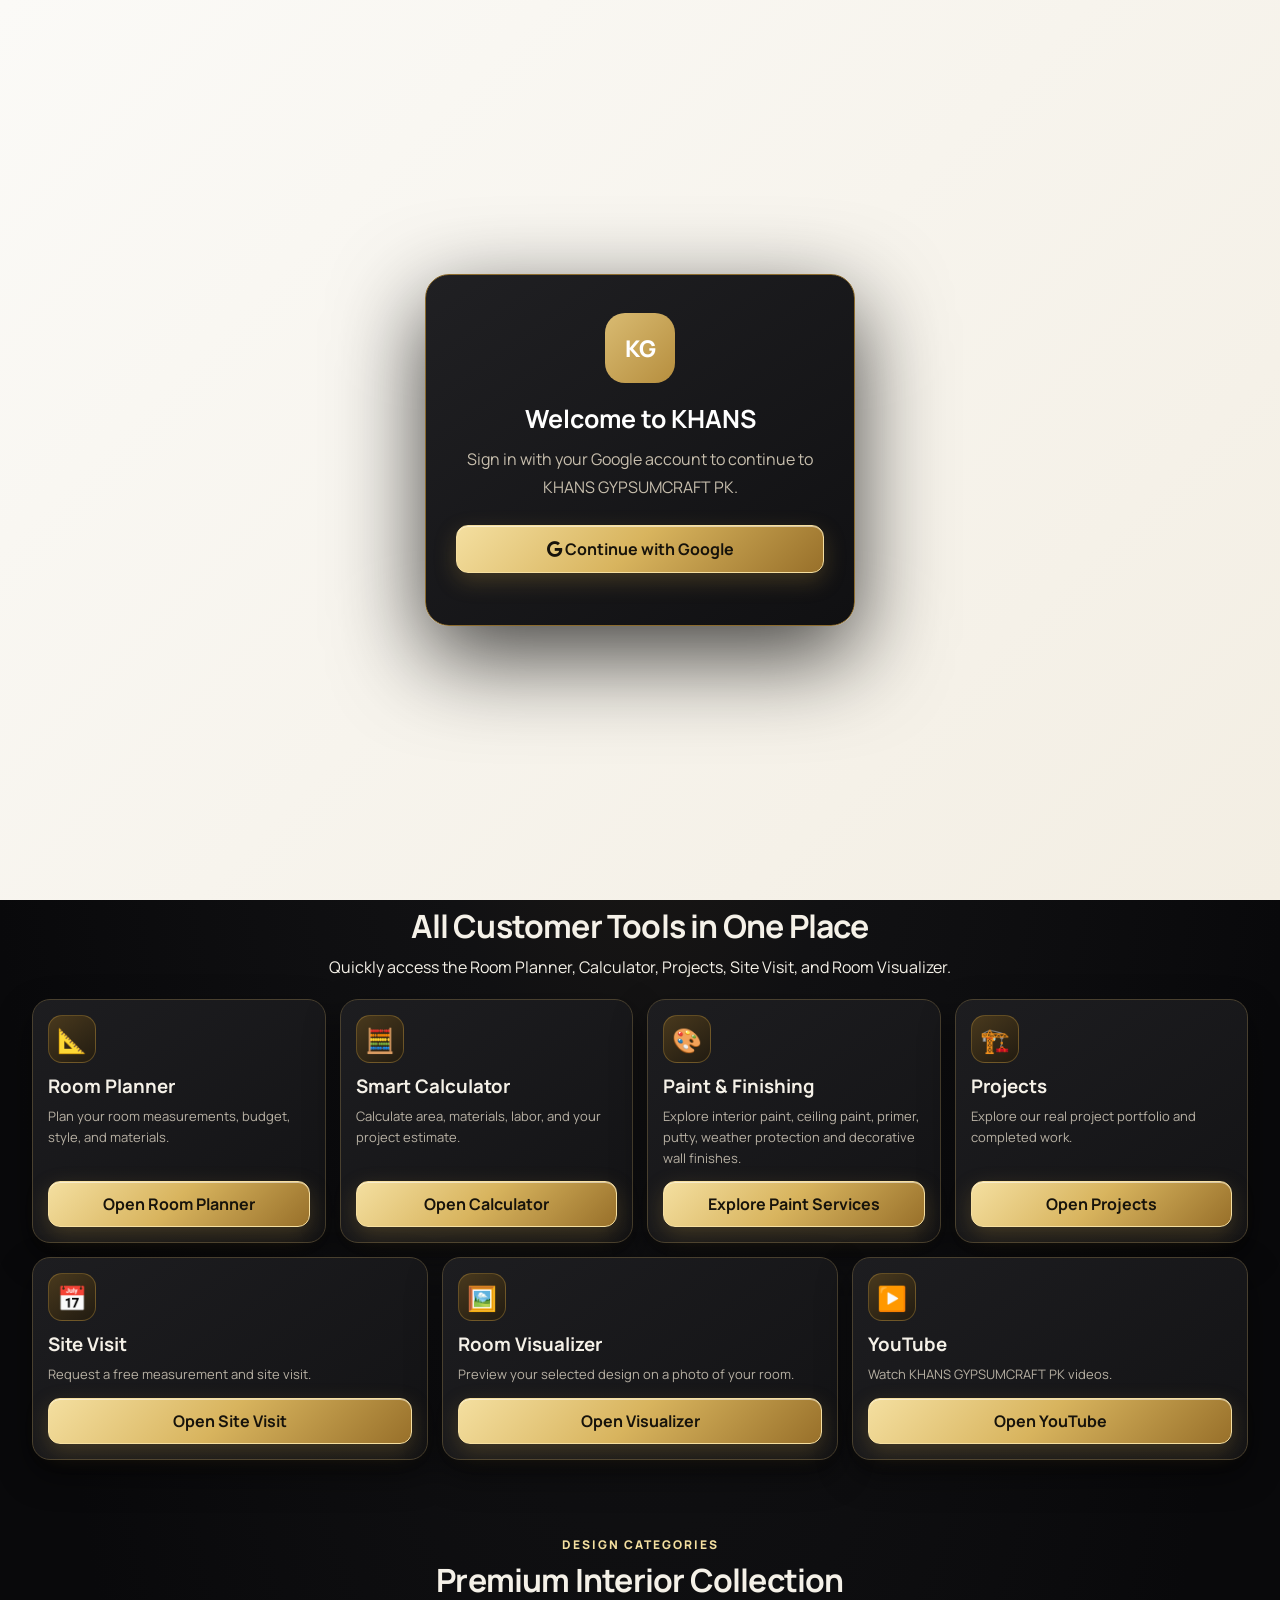
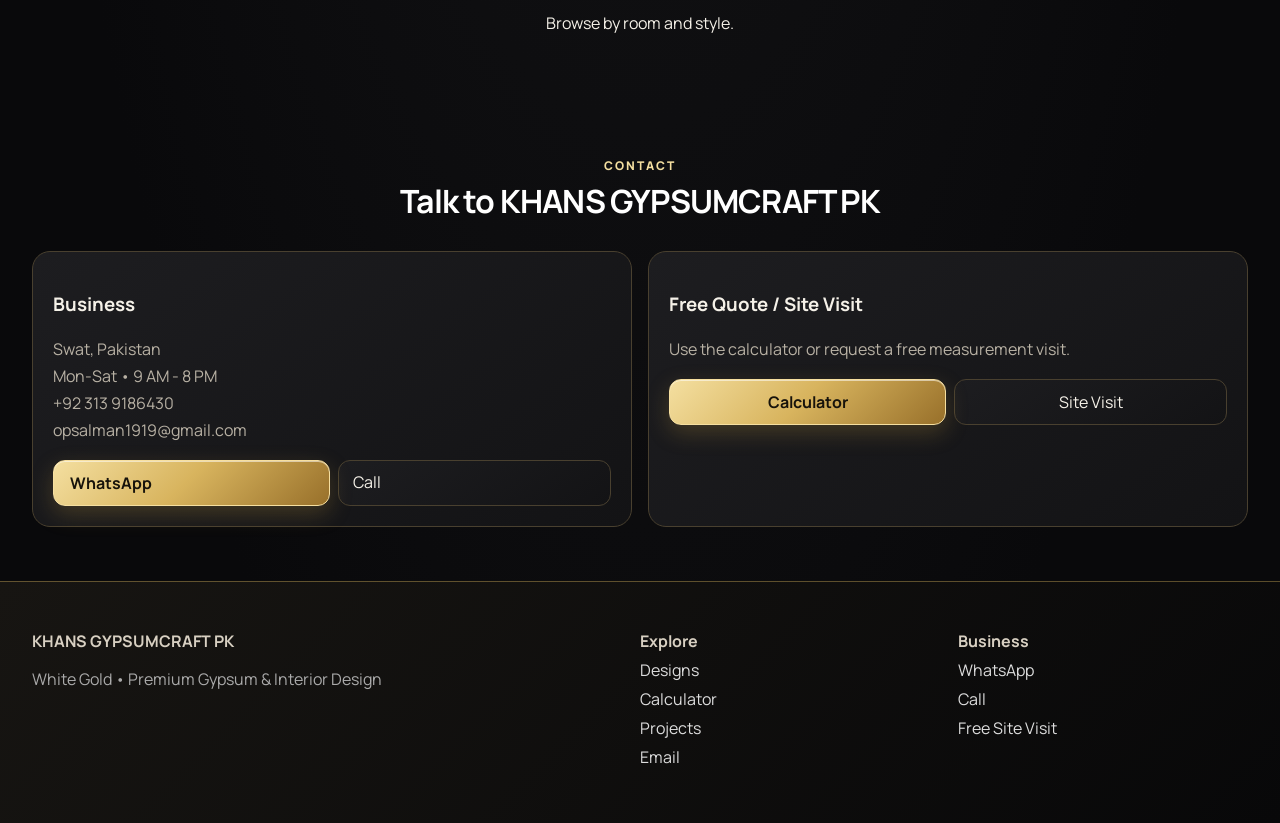
==== commit ab380ef8: "Tighten home page laptop spacing and balance customer tool cards" ====
--- a/index.html
+++ b/index.html
@@ -289,6 +289,31 @@
  .customerToolsGrid{grid-template-columns:minmax(0,1fr)}
  .customerTool:last-child{grid-column:auto}
  .stats{grid-template-columns:minmax(0,1fr)}
+}
+
+
+
+/* HOME LAPTOP LAYOUT — remove wide unused areas */
+@media(min-width:1025px){
+ #page-home .hero{padding-top:48px;padding-bottom:48px}
+ #page-home .heroGrid{grid-template-columns:minmax(0,1fr) minmax(0,1fr);gap:clamp(24px,3vw,42px);align-items:center}
+ #page-home .heroImg{min-height:clamp(320px,29vw,390px);height:100%;max-height:390px}
+ #page-home .heroActions{gap:9px;margin-top:18px}
+ #page-home .heroActions button{padding:10px 13px}
+ #page-home .customerToolsGrid{display:grid;grid-template-columns:repeat(12,minmax(0,1fr));gap:14px}
+ #page-home .customerToolsGrid>.customerTool:nth-child(-n+4){grid-column:span 3}
+ #page-home .customerToolsGrid>.customerTool:nth-child(n+5){grid-column:span 4}
+ #page-home .customerTool{min-height:195px}
+ #page-home .section{padding-block:38px}
+ #page-home .customerToolsSection{padding-top:26px!important}
+ #page-home .customerToolsSection .sectionHead{margin-bottom:18px!important}
+}
+@media(min-width:1025px) and (max-width:1240px){
+ #page-home .heroGrid{grid-template-columns:minmax(0,.95fr) minmax(0,1.05fr)}
+ #page-home .heroImg{min-height:320px}
+ #page-home .customerTool{padding:12px}
+ #page-home .customerTool h3{font-size:15px}
+ #page-home .customerTool p{font-size:12px}
 }
 
 </style>
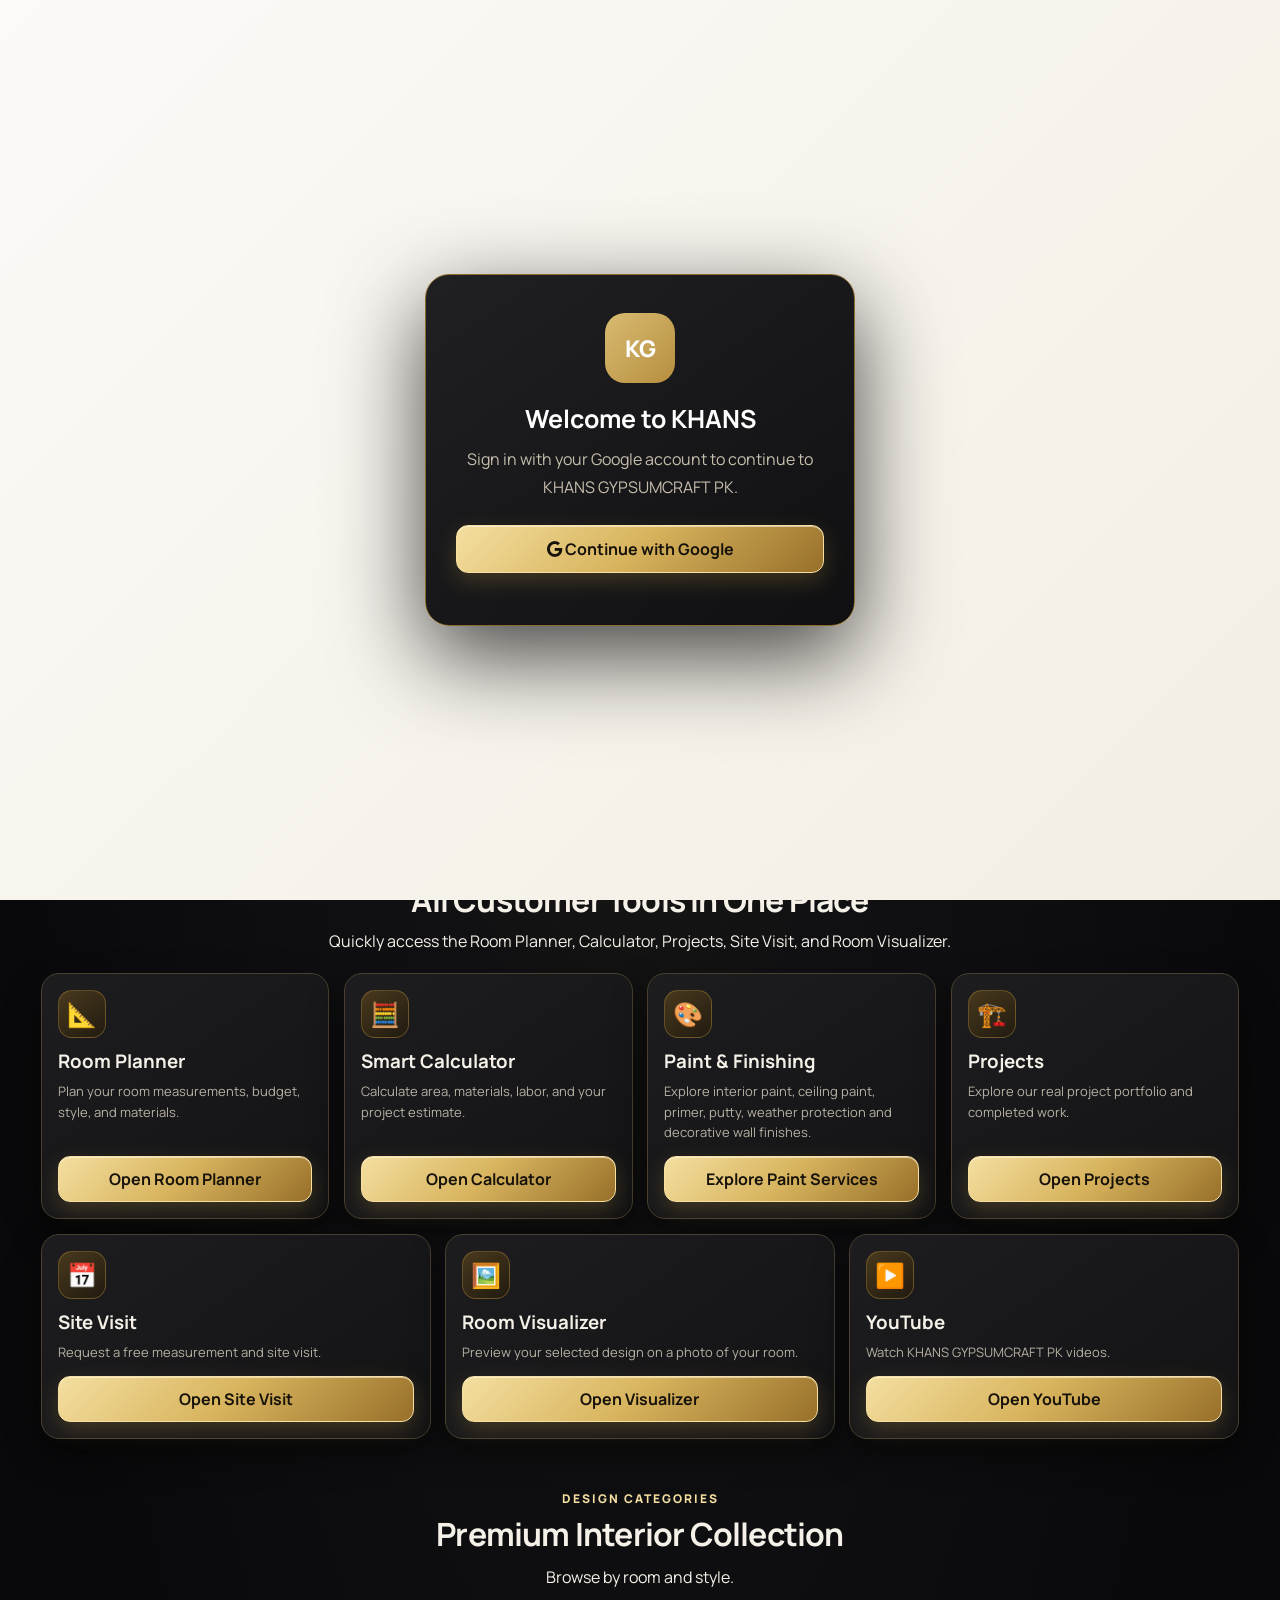
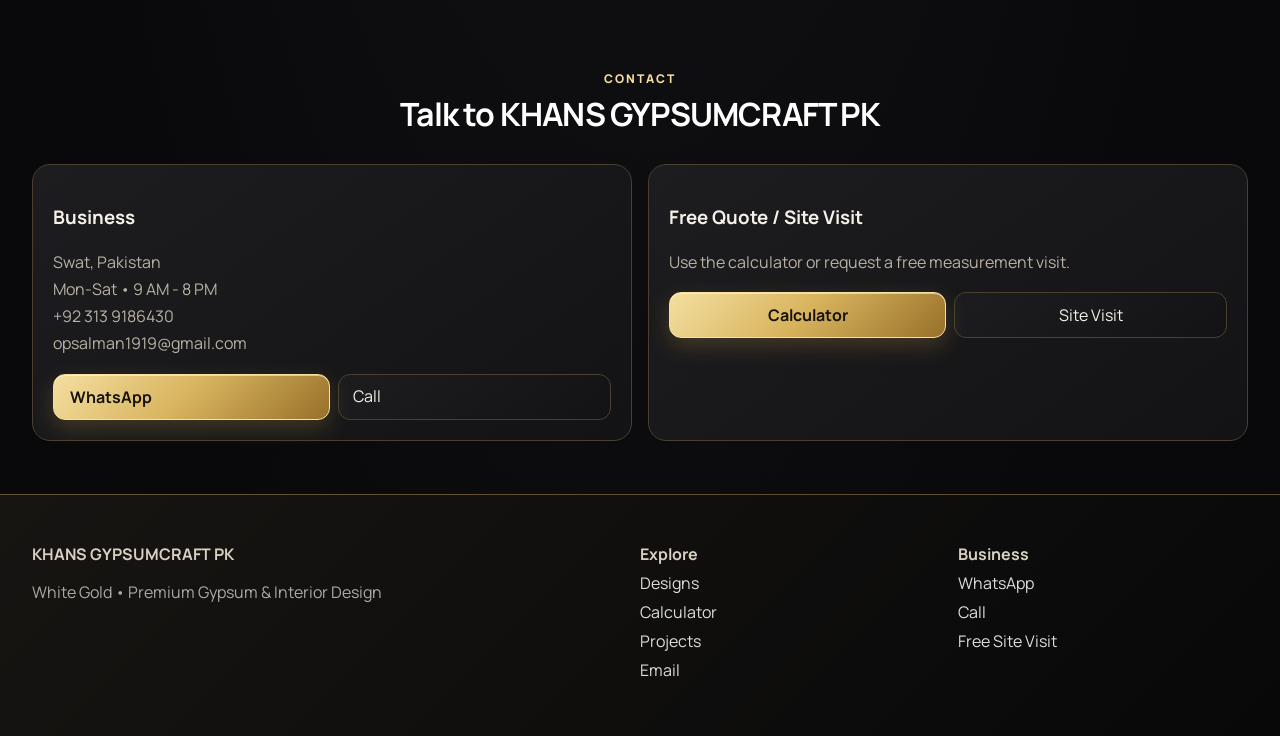
==== commit 46e80625: "Improve home page laptop spacing and width" ====
--- a/index.html
+++ b/index.html
@@ -314,6 +314,29 @@
  #page-home .customerTool{padding:12px}
  #page-home .customerTool h3{font-size:15px}
  #page-home .customerTool p{font-size:12px}
+}
+
+
+/* HOME LAPTOP SPACE BALANCE — wider canvas and tighter section rhythm */
+@media(min-width:1025px){
+ #page-home>.hero>.wrap,
+ #page-home>.section>.wrap{width:100%;max-width:none;margin:0;padding-left:clamp(28px,3.2vw,58px);padding-right:clamp(28px,3.2vw,58px)}
+ #page-home .hero{padding-top:clamp(38px,3.4vw,54px);padding-bottom:clamp(38px,3.4vw,54px)}
+ #page-home .heroGrid{grid-template-columns:minmax(0,.92fr) minmax(0,1.08fr);gap:clamp(28px,3.5vw,58px)}
+ #page-home .heroGrid>div:first-child{max-width:760px}
+ #page-home .heroImg{width:100%;min-height:clamp(350px,31vw,460px);max-height:460px}
+ #page-home>.section{padding-top:clamp(22px,2vw,32px)!important;padding-bottom:clamp(22px,2vw,32px)!important}
+ #page-home>.section .grid.grid3{grid-template-columns:repeat(3,minmax(0,1fr));gap:clamp(16px,1.5vw,24px)}
+ #page-home .customerToolsGrid{grid-template-columns:repeat(12,minmax(0,1fr));gap:clamp(12px,1.15vw,18px)}
+ #page-home .customerToolsGrid>.customerTool:nth-child(-n+4){grid-column:span 3}
+ #page-home .customerToolsGrid>.customerTool:nth-child(n+5){grid-column:span 4}
+ #page-home .customerTool{min-height:clamp(180px,15vw,215px);padding:clamp(14px,1.25vw,20px)}
+}
+@media(min-width:1025px) and (max-width:1240px){
+ #page-home>.hero>.wrap,#page-home>.section>.wrap{padding-left:24px;padding-right:24px}
+ #page-home .heroGrid{gap:24px}
+ #page-home .heroImg{min-height:330px}
+ #page-home .customerTool{min-height:180px}
 }
 
 </style>
